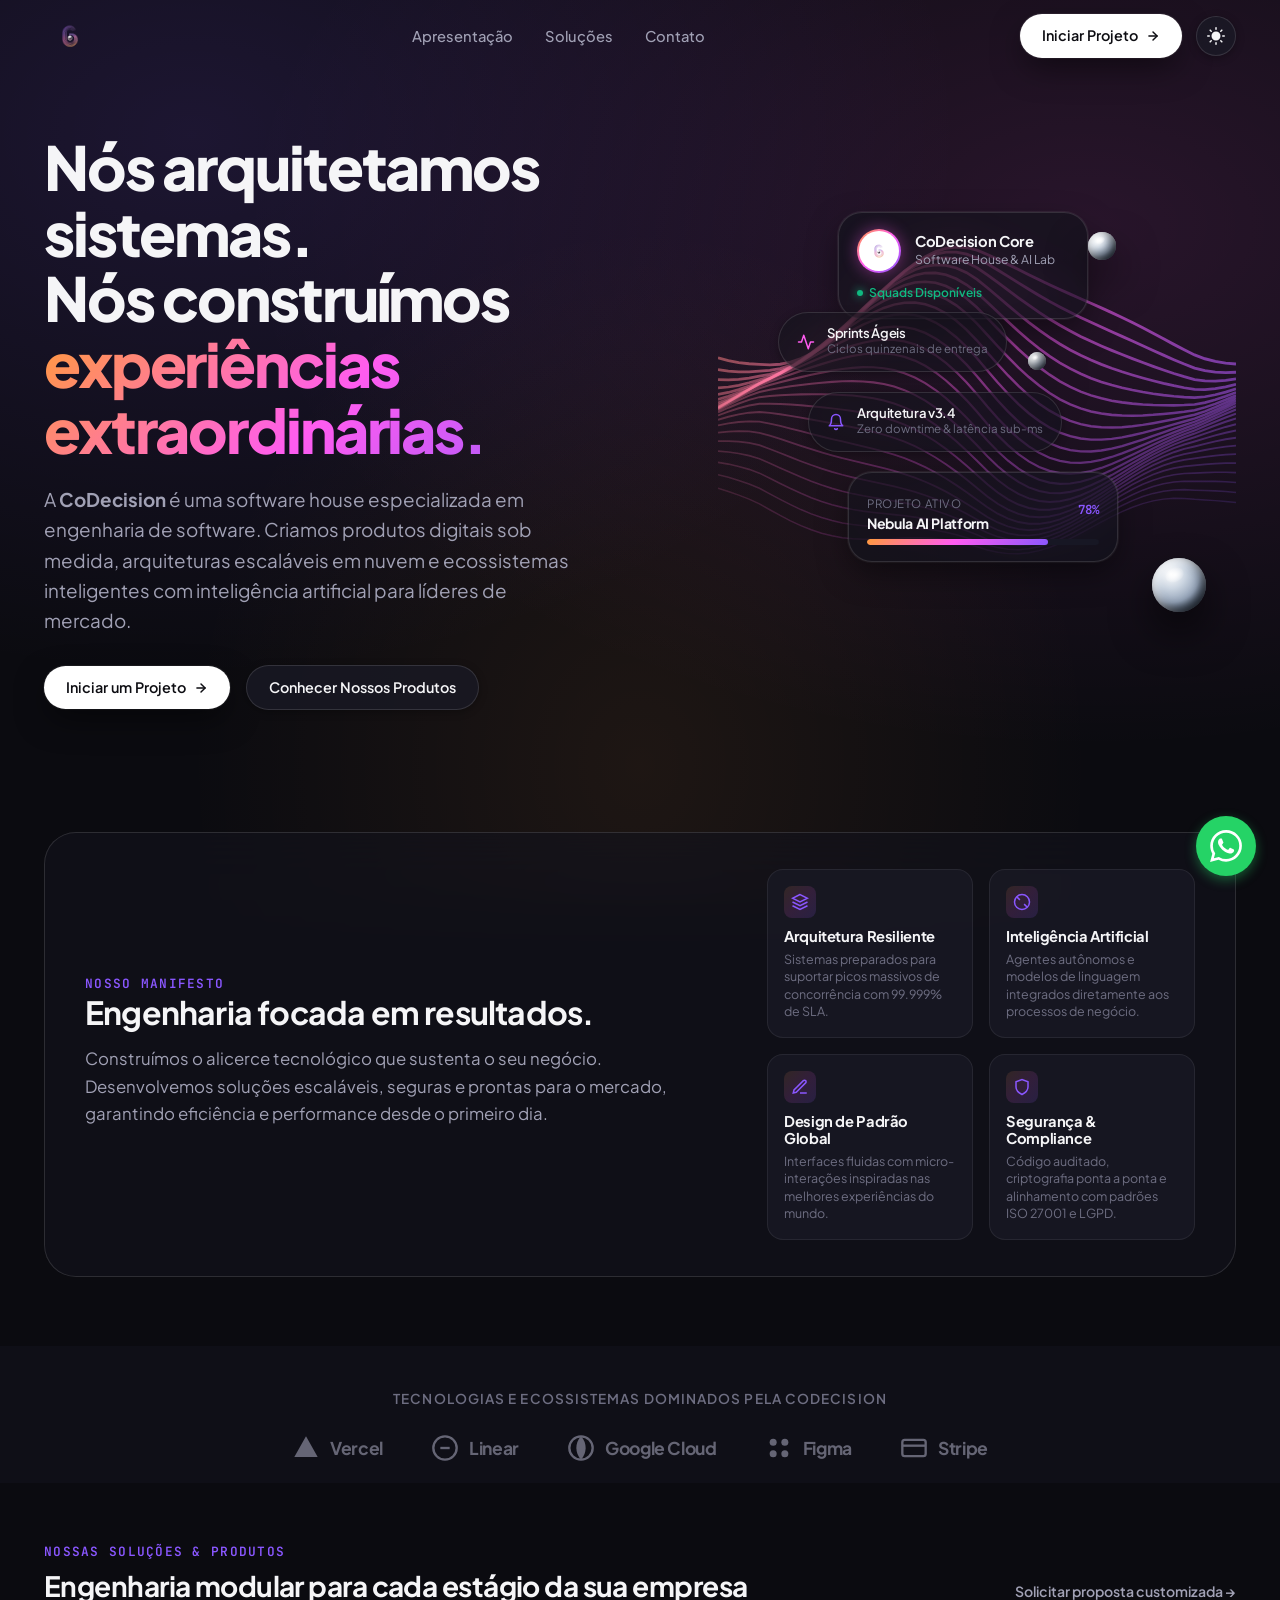
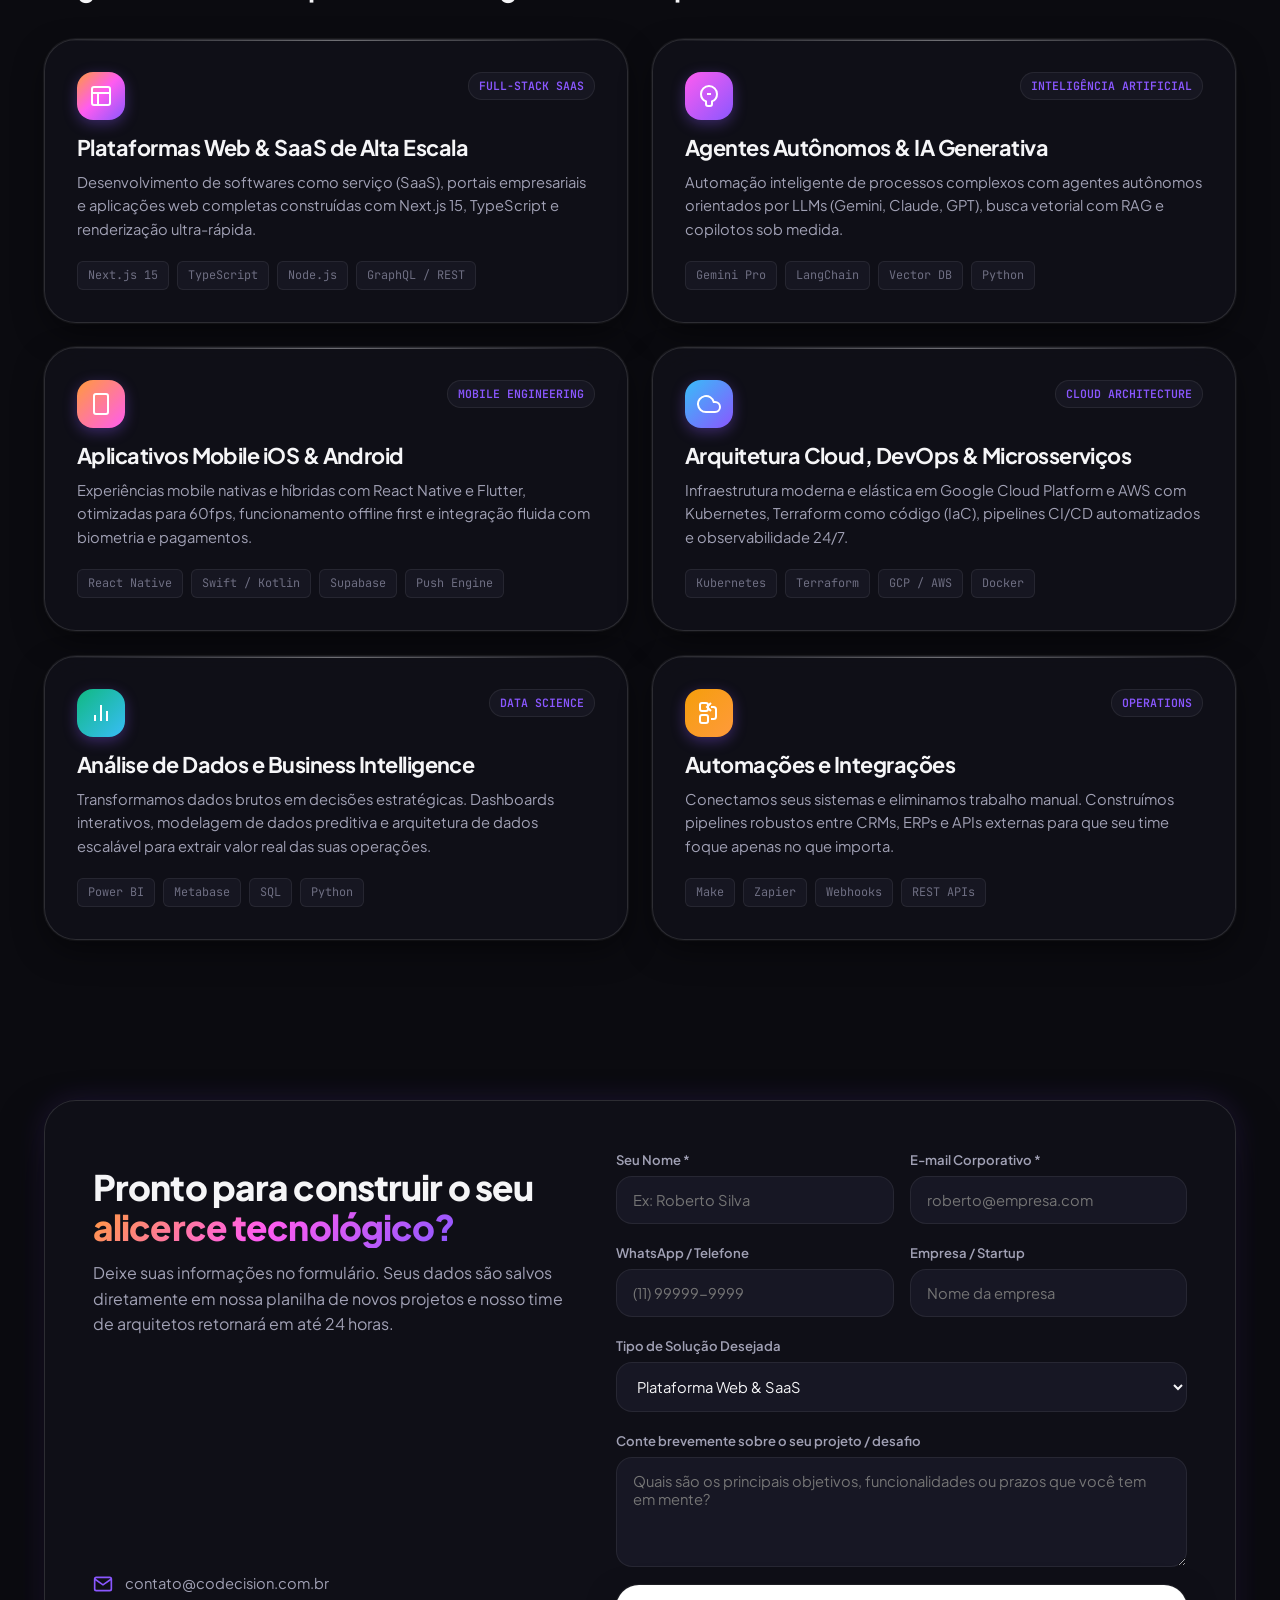
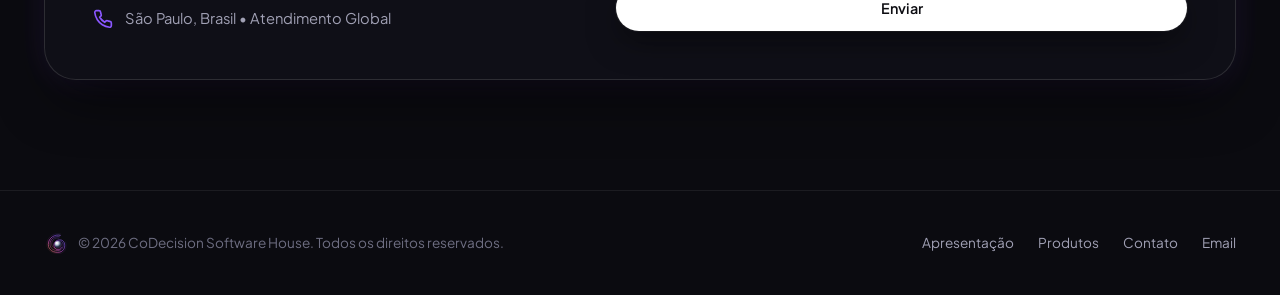
==== frontend/index.html @ 24203596 "feat: restore latest frontend features (whatsapp float, minimal header, sheets env, docker support)" ====
<!DOCTYPE html>
<html lang="pt-BR" data-theme="dark">
<head>
  <meta charset="UTF-8">
  <meta name="viewport" content="width=device-width, initial-scale=1.0">
  <title>CoDecision Software House | Apresentação, Produtos e Soluções Digitais</title>
  <meta name="description" content="CoDecision é uma software house de engenharia especializada no desenvolvimento de plataformas em nuvem, sistemas de inteligência artificial e produtos digitais extraordinários.">
  <meta name="keywords" content="Software House, CoDecision, Desenvolvimento de Software, Inteligência Artificial, Cloud, SaaS, React, Next.js, DevOps, Google Sheets">
  
  <!-- Open Graph -->
  <meta property="og:title" content="CoDecision Software House | We Architect Systems. We Build Experiences.">
  <meta property="og:description" content="Software house de alta performance. Desenvolvemos produtos digitais escaláveis, IA avançada e interfaces hiper-interativas.">
  <meta property="og:type" content="website">

  <!-- Favicon -->
  <link rel="icon" type="image/svg+xml" href="src/assets/logo/logo-symbol.svg">

  <!-- CSS Styles -->
  <link rel="stylesheet" href="src/css/variables.css?v=1.1">
  <link rel="stylesheet" href="src/css/base.css?v=1.1">
  <link rel="stylesheet" href="src/css/components.css?v=1.1">
  <link rel="stylesheet" href="src/css/animations.css?v=1.1">
</head>
<body>

  <!-- Scroll Progress Indicator -->
  <div class="scroll-progress-container">
    <div class="scroll-progress-bar" id="scrollProgressBar"></div>
  </div>

  <!-- =========================================================================
       HEADER / NAVBAR
       ========================================================================= -->
  <header class="site-header" id="siteHeader">
    <div class="container">
      <nav class="navbar">
        <a href="#apresentacao" class="nav-brand">
          <img src="src/assets/logo/logo-custom-2.png" alt="CoDecision Software House" class="nav-brand-logo">
        </a>

        <ul class="nav-menu">
          <li><a href="#apresentacao" class="nav-link">Apresentação</a></li>
          <li><a href="#produtos" class="nav-link">Soluções</a></li>
          <li><a href="#contato" class="nav-link">Contato</a></li>
        </ul>

        <div class="nav-actions">
          <a href="#contato" class="btn-primary">
            <span>Iniciar Projeto</span>
            <svg width="14" height="14" viewBox="0 0 24 24" fill="none" stroke="currentColor" stroke-width="2.5" stroke-linecap="round" stroke-linejoin="round">
              <line x1="5" y1="12" x2="19" y2="12"></line>
              <polyline points="12 5 19 12 12 19"></polyline>
            </svg>
          </a>

          <button class="theme-toggle-btn" id="themeToggleBtn" aria-label="Alternar Tema Claro/Escuro">
            <span id="themeIcon">
              <svg viewBox="0 0 24 24" fill="none" stroke="currentColor" stroke-width="2" stroke-linecap="round" stroke-linejoin="round">
                <circle cx="12" cy="12" r="5"></circle>
                <line x1="12" y1="1" x2="12" y2="3"></line>
                <line x1="12" y1="21" x2="12" y2="23"></line>
                <line x1="4.22" y1="4.22" x2="5.64" y2="5.64"></line>
                <line x1="18.36" y1="18.36" x2="19.78" y2="19.78"></line>
                <line x1="1" y1="12" x2="3" y2="12"></line>
                <line x1="21" y1="12" x2="23" y2="12"></line>
                <line x1="4.22" y1="19.78" x2="5.64" y2="18.36"></line>
                <line x1="18.36" y1="5.64" x2="19.78" y2="4.22"></line>
              </svg>
            </span>
          </button>
          
          <button class="mobile-menu-btn" id="mobileMenuBtn" aria-label="Abrir Menu">
            <svg viewBox="0 0 24 24" fill="none" stroke="currentColor" stroke-width="2" stroke-linecap="round" stroke-linejoin="round">
              <line x1="3" y1="12" x2="21" y2="12"></line>
              <line x1="3" y1="6" x2="21" y2="6"></line>
              <line x1="3" y1="18" x2="21" y2="18"></line>
            </svg>
          </button>
        </div>
      </nav>
    </div>
  </header>

  <!-- =========================================================================
       1. APRESENTAÇÃO DA MARCA & HERO SECTION
       ========================================================================= -->
  <section class="hero-section" id="apresentacao">
    <div class="container">
      <div class="hero-grid">
        
        <!-- Left Content -->
        <div class="hero-content reveal-on-scroll">


          <h1 class="hero-title">
            Nós arquitetamos sistemas.<br>
            Nós construímos <span class="gradient-text">experiências extraordinárias.</span>
          </h1>

          <p class="hero-subtitle">
            A <strong>CoDecision</strong> é uma software house especializada em engenharia de software. Criamos produtos digitais sob medida, arquiteturas escaláveis em nuvem e ecossistemas inteligentes com inteligência artificial para líderes de mercado.
          </p>

          <div class="hero-actions">
            <a href="#contato" class="btn-primary">
              <span>Iniciar um Projeto</span>
              <svg width="14" height="14" viewBox="0 0 24 24" fill="none" stroke="currentColor" stroke-width="2.5" stroke-linecap="round" stroke-linejoin="round">
                <line x1="5" y1="12" x2="19" y2="12"></line>
                <polyline points="12 5 19 12 12 19"></polyline>
              </svg>
            </a>

            <a href="#produtos" class="btn-secondary">
              <span>Conhecer Nossos Produtos</span>
            </a>
          </div>
        </div>

        <!-- Right Visual with Fluid Wave & Floating Glass Cards -->
        <div class="hero-visual reveal-on-scroll">
          <!-- Fluid Iridescent Canvas -->
          <canvas id="heroFluidCanvas" class="hero-canvas-bg"></canvas>

          <!-- Floating Glass Cards -->
          <div class="hero-cards-cluster">
            
            <!-- Card 1: Core Lead Card -->
            <div class="glass-profile-card">
              <div class="profile-card-header">
                <div class="profile-avatar">
                  <img src="src/assets/logo/logo-custom-2.png" alt="CoDecision Logo" style="object-fit: contain; background: white; padding: 4px;">
                </div>
                <div class="profile-info">
                  <h4>CoDecision Core</h4>
                  <p>Software House & AI Lab</p>
                </div>
              </div>
              <div class="profile-status">
                <span class="status-dot"></span>
                <span>Squads Disponíveis</span>
              </div>
            </div>

            <!-- Card 2: Focus Mode Pill -->
            <div class="glass-focus-card">
              <div class="focus-icon">
                <svg width="18" height="18" viewBox="0 0 24 24" fill="none" stroke="currentColor" stroke-width="2" stroke-linecap="round" stroke-linejoin="round">
                  <path d="M22 12h-4l-3 9L9 3l-3 9H2"></path>
                </svg>
              </div>
              <div class="focus-text">
                <h5>Sprints Ágeis</h5>
                <p>Ciclos quinzenais de entrega</p>
              </div>
            </div>

            <!-- Card 3: Deployment Notification -->
            <div class="glass-notification-card">
              <div class="notif-icon">
                <svg width="18" height="18" viewBox="0 0 24 24" fill="none" stroke="currentColor" stroke-width="2" stroke-linecap="round" stroke-linejoin="round">
                  <path d="M18 8A6 6 0 0 0 6 8c0 7-3 9-3 9h18s-3-2-3-9"></path>
                  <path d="M13.73 21a2 2 0 0 1-3.46 0"></path>
                </svg>
              </div>
              <div class="notif-text">
                <h5>Arquitetura v3.4</h5>
                <p>Zero downtime & latência sub-ms</p>
              </div>
            </div>

            <!-- Card 4: Active Project Progress -->
            <div class="glass-progress-card">
              <div class="progress-header">
                <div>
                  <span class="progress-label">Projeto Ativo</span>
                  <h5 class="progress-title">Nebula AI Platform</h5>
                </div>
                <span class="progress-percent">78%</span>
              </div>
              <div class="progress-bar-bg">
                <div class="progress-bar-fill" style="width: 78%;"></div>
              </div>
            </div>

            <!-- 3D Chrome Metallic Spheres -->
            <div class="chrome-sphere sphere-lg parallax-sphere">
              <div class="sphere-specular"></div>
            </div>
            <div class="chrome-sphere sphere-sm parallax-sphere">
              <div class="sphere-specular"></div>
            </div>
            <div class="chrome-sphere sphere-xs parallax-sphere">
              <div class="sphere-specular"></div>
            </div>

          </div>
        </div>

      </div>
    </div>
  </section>

  <!-- Brand Pillars & Manifesto -->
  <section class="brand-manifesto-section">
    <div class="container">
      <div class="manifesto-card reveal-on-scroll">
        <div class="manifesto-text">
          <span class="section-label">NOSSO MANIFESTO</span>
          <h3>Engenharia focada em resultados.</h3>
          <p>
            Construímos o alicerce tecnológico que sustenta o seu negócio. Desenvolvemos soluções escaláveis, seguras e prontas para o mercado, garantindo eficiência e performance desde o primeiro dia.
          </p>
        </div>

        <div class="brand-pillars-grid">
          <div class="pillar-item">
            <div class="pillar-icon">
              <svg width="18" height="18" viewBox="0 0 24 24" fill="none" stroke="currentColor" stroke-width="2"><path d="M12 2L2 7l10 5 10-5-10-5zM2 17l10 5 10-5M2 12l10 5 10-5"/></svg>
            </div>
            <h5>Arquitetura Resiliente</h5>
            <p>Sistemas preparados para suportar picos massivos de concorrência com 99.999% de SLA.</p>
          </div>

          <div class="pillar-item">
            <div class="pillar-icon">
              <svg width="18" height="18" viewBox="0 0 24 24" fill="none" stroke="currentColor" stroke-width="2"><circle cx="12" cy="12" r="10"/><path d="m4.93 4.93 4.24 4.24M14.83 14.83l4.24 4.24"/></svg>
            </div>
            <h5>Inteligência Artificial</h5>
            <p>Agentes autônomos e modelos de linguagem integrados diretamente aos processos de negócio.</p>
          </div>

          <div class="pillar-item">
            <div class="pillar-icon">
              <svg width="18" height="18" viewBox="0 0 24 24" fill="none" stroke="currentColor" stroke-width="2"><path d="M12 20h9M16.5 3.5a2.121 2.121 0 0 1 3 3L7 19l-4 1 1-4L16.5 3.5z"/></svg>
            </div>
            <h5>Design de Padrão Global</h5>
            <p>Interfaces fluidas com micro-interações inspiradas nas melhores experiências do mundo.</p>
          </div>

          <div class="pillar-item">
            <div class="pillar-icon">
              <svg width="18" height="18" viewBox="0 0 24 24" fill="none" stroke="currentColor" stroke-width="2"><path d="M12 22s8-4 8-10V5l-8-3-8 3v7c0 6 8 10 8 10z"/></svg>
            </div>
            <h5>Segurança & Compliance</h5>
            <p>Código auditado, criptografia ponta a ponta e alinhamento com padrões ISO 27001 e LGPD.</p>
          </div>
        </div>
      </div>
    </div>
  </section>

  <!-- Trust Bar -->
  <section class="trust-section">
    <div class="container">
      <div class="trust-content reveal-on-scroll">
        <span class="trust-label">Tecnologias e ecossistemas dominados pela CoDecision</span>
        <div class="trust-logos">
          <div class="trust-logo-item">
            <svg viewBox="0 0 24 24"><path d="M12 2L2 19.7778H22L12 2Z"></path></svg>
            <span>Vercel</span>
          </div>
          <div class="trust-logo-item">
            <svg viewBox="0 0 24 24"><circle cx="12" cy="12" r="10" stroke="currentColor" stroke-width="2" fill="none"></circle><line x1="8" y1="12" x2="16" y2="12" stroke="currentColor" stroke-width="2"></line></svg>
            <span>Linear</span>
          </div>
          <div class="trust-logo-item">
            <svg viewBox="0 0 24 24"><circle cx="12" cy="12" r="10" stroke="currentColor" stroke-width="2" fill="none"></circle><path d="M12 2a15.3 15.3 0 0 1 4 10 15.3 15.3 0 0 1-4 10 15.3 15.3 0 0 1-4-10 15.3 15.3 0 0 1 4-10z"></path></svg>
            <span>Google Cloud</span>
          </div>
          <div class="trust-logo-item">
            <svg viewBox="0 0 24 24"><circle cx="7" cy="7" r="3"></circle><circle cx="17" cy="7" r="3"></circle><circle cx="7" cy="17" r="3"></circle><circle cx="17" cy="17" r="3"></circle></svg>
            <span>Figma</span>
          </div>
          <div class="trust-logo-item">
            <svg viewBox="0 0 24 24"><rect x="2" y="5" width="20" height="14" rx="2" stroke="currentColor" stroke-width="2" fill="none"></rect><line x1="2" y1="10" x2="22" y2="10" stroke="currentColor" stroke-width="2"></line></svg>
            <span>Stripe</span>
          </div>
        </div>
      </div>
    </div>
  </section>

  <!-- =========================================================================
       2. PRODUTOS & SOLUÇÕES DIGITAIS
       ========================================================================= -->
  <section class="products-section" id="produtos">
    <div class="container">
      
      <div class="section-header reveal-on-scroll">
        <div class="section-title-wrap">
          <span class="section-label">NOSSAS SOLUÇÕES & PRODUTOS</span>
          <h2 class="section-title">Engenharia modular para cada estágio da sua empresa</h2>
        </div>
        <a href="#contato" class="section-link">Solicitar proposta customizada →</a>
      </div>

      <div class="products-grid stagger-group">
        
        <!-- Produto 1: Plataformas Web & SaaS -->
        <div class="glass-card product-card shimmer-card reveal-on-scroll stagger-item">
          <div>
            <div class="product-card-header">
              <div class="product-icon-wrap">
                <svg width="24" height="24" viewBox="0 0 24 24" fill="none" stroke="currentColor" stroke-width="2"><rect x="3" y="3" width="18" height="18" rx="2"/><path d="M3 9h18M9 21V9"/></svg>
              </div>
              <span class="product-badge">Full-Stack SaaS</span>
            </div>
            <h4>Plataformas Web & SaaS de Alta Escala</h4>
            <p>
              Desenvolvimento de softwares como serviço (SaaS), portais empresariais e aplicações web completas construídas com Next.js 15, TypeScript e renderização ultra-rápida.
            </p>
          </div>
          <div class="product-tech-stack">
            <span class="tech-tag">Next.js 15</span>
            <span class="tech-tag">TypeScript</span>
            <span class="tech-tag">Node.js</span>
            <span class="tech-tag">GraphQL / REST</span>
          </div>
        </div>

        <!-- Produto 2: Agentes de IA & Automação -->
        <div class="glass-card product-card shimmer-card reveal-on-scroll stagger-item">
          <div>
            <div class="product-card-header">
              <div class="product-icon-wrap" style="background: linear-gradient(135deg, #FF5CF0 0%, #8A57FF 100%);">
                <svg width="24" height="24" viewBox="0 0 24 24" fill="none" stroke="currentColor" stroke-width="2"><path d="M12 2a8 8 0 0 0-8 8c0 3.3 2 6.2 5 7.4V20a2 2 0 0 0 2 2h2a2 2 0 0 0 2-2v-2.6c3-1.2 5-4.1 5-7.4a8 8 0 0 0-8-8z"/><path d="M10 10h4"/></svg>
              </div>
              <span class="product-badge">Inteligência Artificial</span>
            </div>
            <h4>Agentes Autônomos & IA Generativa</h4>
            <p>
              Automação inteligente de processos complexos com agentes autônomos orientados por LLMs (Gemini, Claude, GPT), busca vetorial com RAG e copilotos sob medida.
            </p>
          </div>
          <div class="product-tech-stack">
            <span class="tech-tag">Gemini Pro</span>
            <span class="tech-tag">LangChain</span>
            <span class="tech-tag">Vector DB</span>
            <span class="tech-tag">Python</span>
          </div>
        </div>

        <!-- Produto 3: Aplicativos Mobile Nativos & Híbridos -->
        <div class="glass-card product-card shimmer-card reveal-on-scroll stagger-item">
          <div>
            <div class="product-card-header">
              <div class="product-icon-wrap" style="background: linear-gradient(135deg, #FF9A3C 0%, #FF5CF0 100%);">
                <svg width="24" height="24" viewBox="0 0 24 24" fill="none" stroke="currentColor" stroke-width="2"><rect x="5" y="2" width="14" height="20" rx="2" ry="2"/><line x1="12" y1="18" x2="12.01" y2="18"/></svg>
              </div>
              <span class="product-badge">Mobile Engineering</span>
            </div>
            <h4>Aplicativos Mobile iOS & Android</h4>
            <p>
              Experiências mobile nativas e híbridas com React Native e Flutter, otimizadas para 60fps, funcionamento offline first e integração fluida com biometria e pagamentos.
            </p>
          </div>
          <div class="product-tech-stack">
            <span class="tech-tag">React Native</span>
            <span class="tech-tag">Swift / Kotlin</span>
            <span class="tech-tag">Supabase</span>
            <span class="tech-tag">Push Engine</span>
          </div>
        </div>

        <!-- Produto 4: Cloud & Microsserviços -->
        <div class="glass-card product-card shimmer-card reveal-on-scroll stagger-item">
          <div>
            <div class="product-card-header">
              <div class="product-icon-wrap" style="background: linear-gradient(135deg, #38BDF8 0%, #8A57FF 100%);">
                <svg width="24" height="24" viewBox="0 0 24 24" fill="none" stroke="currentColor" stroke-width="2"><path d="M18 10h-1.26A8 8 0 1 0 9 20h9a5 5 0 0 0 0-10z"/></svg>
              </div>
              <span class="product-badge">Cloud Architecture</span>
            </div>
            <h4>Arquitetura Cloud, DevOps & Microsserviços</h4>
            <p>
              Infraestrutura moderna e elástica em Google Cloud Platform e AWS com Kubernetes, Terraform como código (IaC), pipelines CI/CD automatizados e observabilidade 24/7.
            </p>
          </div>
          <div class="product-tech-stack">
            <span class="tech-tag">Kubernetes</span>
            <span class="tech-tag">Terraform</span>
            <span class="tech-tag">GCP / AWS</span>
            <span class="tech-tag">Docker</span>
          </div>
        </div>

        <!-- Produto 5: Análise de Dados -->
        <div class="glass-card product-card shimmer-card reveal-on-scroll stagger-item">
          <div>
            <div class="product-card-header">
              <div class="product-icon-wrap" style="background: linear-gradient(135deg, #10B981 0%, #38BDF8 100%);">
                <svg width="24" height="24" viewBox="0 0 24 24" fill="none" stroke="currentColor" stroke-width="2"><line x1="18" y1="20" x2="18" y2="10"></line><line x1="12" y1="20" x2="12" y2="4"></line><line x1="6" y1="20" x2="6" y2="14"></line></svg>
              </div>
              <span class="product-badge">Data Science</span>
            </div>
            <h4>Análise de Dados e Business Intelligence</h4>
            <p>
              Transformamos dados brutos em decisões estratégicas. Dashboards interativos, modelagem de dados preditiva e arquitetura de dados escalável para extrair valor real das suas operações.
            </p>
          </div>
          <div class="product-tech-stack">
            <span class="tech-tag">Power BI</span>
            <span class="tech-tag">Metabase</span>
            <span class="tech-tag">SQL</span>
            <span class="tech-tag">Python</span>
          </div>
        </div>

        <!-- Produto 6: Automações e integrações -->
        <div class="glass-card product-card shimmer-card reveal-on-scroll stagger-item">
          <div>
            <div class="product-card-header">
              <div class="product-icon-wrap" style="background: linear-gradient(135deg, #F59E0B 0%, #FF9A3C 100%);">
                <svg width="24" height="24" viewBox="0 0 24 24" fill="none" stroke="currentColor" stroke-width="2"><rect x="3" y="14" width="8" height="8" rx="2" ry="2"></rect><path d="M14 18h2.5a2.5 2.5 0 0 0 2.5-2.5v-7A2.5 2.5 0 0 0 16.5 6H14"></path><path d="M14 10l-4-4 4-4"></path><rect x="3" y="2" width="8" height="8" rx="2" ry="2"></rect></svg>
              </div>
              <span class="product-badge">Operations</span>
            </div>
            <h4>Automações e Integrações</h4>
            <p>
              Conectamos seus sistemas e eliminamos trabalho manual. Construímos pipelines robustos entre CRMs, ERPs e APIs externas para que seu time foque apenas no que importa.
            </p>
          </div>
          <div class="product-tech-stack">
            <span class="tech-tag">Make</span>
            <span class="tech-tag">Zapier</span>
            <span class="tech-tag">Webhooks</span>
            <span class="tech-tag">REST APIs</span>
          </div>
        </div>

      </div>

    </div>
  </section>


  <!-- =========================================================================
       4. FORMULÁRIO DE CONTATO (Conectado ao Google Sheets)
       ========================================================================= -->
  <section class="contact-section" id="contato">
    <div class="container">
      
      <div class="contact-card-container reveal-on-scroll">
        
        <!-- Left: Presentation & Contact Info -->
        <div class="contact-info-col">
          <div>

            <h3 style="margin-top: 18px;">
              Pronto para construir o seu <span class="gradient-text">alicerce tecnológico?</span>
            </h3>

            <p style="margin-top: 12px;">
              Deixe suas informações no formulário. Seus dados são salvos diretamente em nossa planilha de novos projetos e nosso time de arquitetos retornará em até 24 horas.
            </p>
          </div>

          <div class="contact-direct-items">
            <div class="direct-item">
              <svg fill="none" stroke="currentColor" stroke-width="2" viewBox="0 0 24 24"><path d="M4 4h16c1.1 0 2 .9 2 2v12c0 1.1-.9 2-2 2H4c-1.1 0-2-.9-2-2V6c0-1.1.9-2 2-2z"/><polyline points="22,6 12,13 2,6"/></svg>
              <span>contato@codecision.com.br</span>
            </div>
            <div class="direct-item">
              <svg fill="none" stroke="currentColor" stroke-width="2" viewBox="0 0 24 24"><path d="M22 16.92v3a2 2 0 0 1-2.18 2 19.79 19.79 0 0 1-8.63-3.07 19.5 19.5 0 0 1-6-6 19.79 19.79 0 0 1-3.07-8.67A2 2 0 0 1 4.11 2h3a2 2 0 0 1 2 1.72 12.84 12.84 0 0 0 .7 2.81 2 2 0 0 1-.45 2.11L8.09 9.91a16 16 0 0 0 6 6l1.27-1.27a2 2 0 0 1 2.11-.45 12.84 12.84 0 0 0 2.81.7A2 2 0 0 1 22 16.92z"/></svg>
              <span>São Paulo, Brasil • Atendimento Global</span>
            </div>
          </div>
        </div>

        <!-- Right: Contact Form -->
        <div class="contact-form-col">
          <form id="contactLeadForm">
            
            <div class="form-status-alert"></div>

            <div class="form-row-2">
              <div class="form-group">
                <label for="leadNome">Seu Nome *</label>
                <input type="text" id="leadNome" name="nome" class="form-control" placeholder="Ex: Roberto Silva" required>
              </div>

              <div class="form-group">
                <label for="leadEmail">E-mail Corporativo *</label>
                <input type="email" id="leadEmail" name="email" class="form-control" placeholder="roberto@empresa.com" required>
              </div>
            </div>

            <div class="form-row-2">
              <div class="form-group">
                <label for="leadWhatsapp">WhatsApp / Telefone</label>
                <input type="tel" id="leadWhatsapp" name="whatsapp" class="form-control" placeholder="(11) 99999-9999">
              </div>

              <div class="form-group">
                <label for="leadEmpresa">Empresa / Startup</label>
                <input type="text" id="leadEmpresa" name="empresa" class="form-control" placeholder="Nome da empresa">
              </div>
            </div>

            <div class="form-group">
              <label for="leadTipo">Tipo de Solução Desejada</label>
              <select id="leadTipo" name="tipoProjeto" class="form-control">
                <option value="Plataforma Web & SaaS">Plataforma Web & SaaS</option>
                <option value="Agentes Autônomos de IA">Agentes Autônomos de IA</option>
                <option value="Aplicativo Mobile">Aplicativo Mobile (iOS / Android)</option>
                <option value="Arquitetura Cloud & DevOps">Arquitetura Cloud & DevOps</option>
                <option value="Consultoria & Squad Dedicado">Consultoria & Squad Dedicado</option>
              </select>
            </div>

            <div class="form-group">
              <label for="leadMensagem">Conte brevemente sobre o seu projeto / desafio</label>
              <textarea id="leadMensagem" name="mensagem" class="form-control" placeholder="Quais são os principais objetivos, funcionalidades ou prazos que você tem em mente?"></textarea>
            </div>

            <button type="submit" class="btn-primary" style="justify-content: center; padding: 14px; width: 100%;">
              <span>Enviar</span>
            </button>
          </form>
        </div>

      </div>

    </div>
  </section>

  <!-- =========================================================================
       SITE FOOTER
       ========================================================================= -->
  <!-- Floating Mobile CTA -->
  <div class="mobile-sticky-cta">
    <a href="#contato" class="btn btn-primary" style="width: 100%;">Iniciar Projeto</a>
  </div>

  <footer class="site-footer">
    <div class="container">
      <div class="footer-inner">
        <div style="display: flex; align-items: center; gap: 10px;">
          <img src="src/assets/logo/logo-symbol.svg" alt="CoDecision" style="width: 24px; height: 24px;">
          <p>© 2026 CoDecision Software House. Todos os direitos reservados.</p>
        </div>
        
        <div class="footer-links">
          <a href="#apresentacao" class="footer-link">Apresentação</a>
          <a href="#produtos" class="footer-link">Produtos</a>
          <a href="#contato" class="footer-link">Contato</a>
          <a href="mailto:contato@codecision.com.br" class="footer-link">Email</a>
        </div>
      </div>
    </div>
  </footer>

  <!-- Scripts -->
  <script src="config.js"></script>
  <script src="src/js/canvas-hero.js"></script>
  <script src="src/js/interactions.js"></script>
  <script src="src/js/google-sheets.js"></script>
  <!-- WhatsApp Floating Button -->
  <a href="https://wa.me/5511968316850?text=Olá, vim pelo site da CoDecision e gostaria de falar sobre um projeto!" class="whatsapp-float" target="_blank" rel="noopener noreferrer" aria-label="Fale conosco pelo WhatsApp">
    <svg viewBox="0 0 24 24" fill="currentColor">
      <path d="M17.472 14.382c-.297-.149-1.758-.867-2.03-.967-.273-.099-.471-.148-.67.15-.197.297-.767.966-.94 1.164-.173.199-.347.223-.644.075-.297-.15-1.255-.463-2.39-1.475-.883-.788-1.48-1.761-1.653-2.059-.173-.297-.018-.458.13-.606.134-.133.298-.347.446-.52.149-.174.198-.298.298-.497.099-.198.05-.371-.025-.52-.075-.149-.669-1.612-.916-2.207-.242-.579-.487-.5-.669-.51a12.8 12.8 0 0 0-.57-.01c-.198 0-.52.074-.792.372-.272.297-1.04 1.016-1.04 2.479 0 1.462 1.065 2.875 1.213 3.074.149.198 2.096 3.2 5.077 4.487.709.306 1.262.489 1.694.625.712.227 1.36.195 1.871.118.571-.085 1.758-.719 2.006-1.413.248-.694.248-1.289.173-1.413-.074-.124-.272-.198-.57-.347m-5.421 7.403h-.004a9.87 9.87 0 0 1-5.031-1.378l-.361-.214-3.741.982.998-3.648-.235-.374a9.86 9.86 0 0 1-1.51-5.26c.001-5.45 4.436-9.884 9.888-9.884 2.64 0 5.122 1.03 6.988 2.898a9.825 9.825 0 0 1 2.893 6.994c-.003 5.45-4.437 9.884-9.885 9.884m8.413-18.297A11.815 11.815 0 0 0 12.05 0C5.495 0 .16 5.335.157 11.892c0 2.096.547 4.142 1.588 5.945L.057 24l6.305-1.654a11.882 11.882 0 0 0 5.683 1.448h.005c6.554 0 11.89-5.335 11.893-11.893a11.821 11.821 0 0 0-3.48-8.413Z"/>
    </svg>
  </a>
</body>
</html>
---- frontend/src/css/variables.css ----
:root {
  /* Brand Core Palettes from CoDecision Brand Guidelines */
  --primary-purple: #8A57FF;
  --primary-purple-rgb: 138, 87, 255;
  --primary-pink: #FF5CF0;
  --primary-pink-rgb: 255, 92, 240;
  --primary-amber: #FF9A3C;
  --primary-amber-rgb: 255, 154, 60;
  --primary-cyan: #38BDF8;
  --primary-cyan-rgb: 56, 189, 248;

  /* Typography */
  --font-sans: 'Plus Jakarta Sans', -apple-system, BlinkMacSystemFont, 'Segoe UI', Roboto, Helvetica, Arial, sans-serif;
  --font-mono: 'JetBrains Mono', 'Fira Code', 'SF Mono', Consolas, monospace;

  /* Gradients */
  --brand-gradient: linear-gradient(135deg, #FF9A3C 0%, #FF5CF0 48%, #8A57FF 100%);
  --brand-gradient-hover: linear-gradient(135deg, #FFA959 0%, #FF75F3 48%, #9E73FF 100%);
  --brand-gradient-subtle: linear-gradient(135deg, rgba(255, 154, 60, 0.12) 0%, rgba(255, 92, 240, 0.12) 50%, rgba(138, 87, 255, 0.15) 100%);
  --chrome-gradient: linear-gradient(135deg, #ffffff 0%, #cbd5e1 30%, #94a3b8 60%, #334155 100%);

  /* Default / Light Mode (Inspired by reference) */
  --bg-color: #F8F9FD;
  --bg-mesh: radial-gradient(at 10% 15%, rgba(255, 92, 240, 0.08) 0px, transparent 50%),
             radial-gradient(at 85% 20%, rgba(138, 87, 255, 0.09) 0px, transparent 55%),
             radial-gradient(at 50% 80%, rgba(255, 154, 60, 0.06) 0px, transparent 50%),
             #F8F9FD;
  --surface-base: #FFFFFF;
  --surface-card: rgba(255, 255, 255, 0.72);
  --surface-card-hover: rgba(255, 255, 255, 0.88);
  --surface-card-solid: #FFFFFF;
  --surface-secondary: #F1F3F9;
  --surface-pill: rgba(255, 255, 255, 0.85);

  --text-primary: #0D0D12;
  --text-secondary: #585866;
  --text-muted: #8E8EA0;
  --text-inverse: #FFFFFF;

  --border-subtle: rgba(0, 0, 0, 0.06);
  --border-card: rgba(255, 255, 255, 0.8);
  --border-card-inner: rgba(0, 0, 0, 0.04);
  --border-highlight: rgba(138, 87, 255, 0.35);

  --shadow-sm: 0 2px 8px rgba(0, 0, 0, 0.03);
  --shadow-md: 0 8px 24px -4px rgba(138, 87, 255, 0.08), 0 2px 6px -1px rgba(0, 0, 0, 0.04);
  --shadow-lg: 0 20px 40px -12px rgba(138, 87, 255, 0.14), 0 8px 16px -4px rgba(0, 0, 0, 0.04);
  --shadow-glow: 0 0 40px rgba(138, 87, 255, 0.22);
  --shadow-sphere: 0 16px 32px rgba(0, 0, 0, 0.2), 0 4px 8px rgba(0, 0, 0, 0.12);

  --glass-blur: blur(24px);
  --glass-blur-sm: blur(12px);

  --radius-sm: 8px;
  --radius-md: 16px;
  --radius-lg: 24px;
  --radius-xl: 32px;
  --radius-pill: 9999px;

  --nav-height: 72px;
  --container-max: 1240px;
  --ease-spring: cubic-bezier(0.16, 1, 0.3, 1);
  --transition-fast: 0.2s cubic-bezier(0.16, 1, 0.3, 1);
  --transition-normal: 0.35s cubic-bezier(0.16, 1, 0.3, 1);
  --transition-slow: 0.6s cubic-bezier(0.16, 1, 0.3, 1);
}

@media (max-width: 860px) {
  :root {
    --nav-height: 60px;
  }
}

/* Dark Mode Theme (Obsidian Matrix) */
[data-theme="dark"] {
  --bg-color: #0B0B10;
  --bg-mesh: radial-gradient(at 15% 15%, rgba(138, 87, 255, 0.14) 0px, transparent 50%),
             radial-gradient(at 85% 25%, rgba(255, 92, 240, 0.12) 0px, transparent 55%),
             radial-gradient(at 50% 85%, rgba(255, 154, 60, 0.08) 0px, transparent 50%),
             #0B0B10;
  --surface-base: #0B0B10;
  --surface-card: rgba(19, 19, 28, 0.65);
  --surface-card-hover: rgba(26, 26, 38, 0.85);
  --surface-card-solid: #14141F;
  --surface-secondary: #171724;
  --surface-pill: rgba(26, 26, 38, 0.75);

  --text-primary: #F5F5F7;
  --text-secondary: #A1A1B5;
  --text-muted: #6E6E82;
  --text-inverse: #0D0D12;

  --border-subtle: rgba(255, 255, 255, 0.07);
  --border-card: rgba(255, 255, 255, 0.12);
  --border-card-inner: rgba(255, 255, 255, 0.04);
  --border-highlight: rgba(138, 87, 255, 0.5);

  --shadow-sm: 0 2px 8px rgba(0, 0, 0, 0.3);
  --shadow-md: 0 12px 32px -4px rgba(0, 0, 0, 0.5), 0 0 1px 1px rgba(255, 255, 255, 0.08);
  --shadow-lg: 0 24px 56px -12px rgba(0, 0, 0, 0.65), 0 0 30px rgba(138, 87, 255, 0.15);
  --shadow-glow: 0 0 50px rgba(138, 87, 255, 0.3);
  --shadow-sphere: 0 20px 40px rgba(0, 0, 0, 0.6);
}
---- frontend/src/css/base.css ----
@import url('https://fonts.googleapis.com/css2?family=JetBrains+Mono:wght@400;500;600&family=Plus+Jakarta+Sans:wght@300;400;500;600;700;800&display=swap');

*, *::before, *::after {
  box-sizing: border-box;
  margin: 0;
  padding: 0;
  -webkit-font-smoothing: antialiased;
  -moz-osx-font-smoothing: grayscale;
}

html {
  font-size: 16px;
  scroll-behavior: smooth;
}

body {
  font-family: var(--font-sans);
  background: var(--bg-mesh);
  background-attachment: fixed;
  color: var(--text-primary);
  min-height: 100vh;
  line-height: 1.6;
  overflow-x: hidden;
  position: relative;
  transition: background-color var(--transition-normal), color var(--transition-normal);
}

::selection {
  background: rgba(138, 87, 255, 0.25);
  color: var(--primary-purple);
}

/* Custom Scrollbar */
::-webkit-scrollbar {
  width: 8px;
}
::-webkit-scrollbar-track {
  background: var(--bg-color);
}
::-webkit-scrollbar-thumb {
  background: rgba(138, 87, 255, 0.3);
  border-radius: var(--radius-pill);
}
::-webkit-scrollbar-thumb:hover {
  background: var(--primary-purple);
}

/* Base Container */
.container {
  width: 100%;
  max-width: var(--container-max);
  margin: 0 auto;
  padding: 0 24px;
}

@media (max-width: 768px) {
  .container {
    padding: 0 16px;
  }
}

/* Typography Helpers */
h1, h2, h3, h4, h5, h6 {
  font-family: var(--font-sans);
  color: var(--text-primary);
  font-weight: 700;
  line-height: 1.15;
  letter-spacing: -0.025em;
}

.gradient-text {
  background: var(--brand-gradient);
  -webkit-background-clip: text;
  -webkit-text-fill-color: transparent;
  display: inline-block;
}

.gradient-text-alt {
  background: linear-gradient(135deg, #FF5CF0 0%, #8A57FF 100%);
  -webkit-background-clip: text;
  -webkit-text-fill-color: transparent;
}

a {
  color: inherit;
  text-decoration: none;
  transition: color var(--transition-fast);
}

button {
  font-family: inherit;
  cursor: pointer;
  border: none;
  background: none;
  outline: none;
}

img, svg {
  display: block;
  max-width: 100%;
}

/* Interactive Badge / Tag */
.badge-pill {
  display: inline-flex;
  align-items: center;
  gap: 8px;
  padding: 6px 14px;
  background: var(--surface-pill);
  border: 1px solid var(--border-card);
  backdrop-filter: var(--glass-blur-sm);
  -webkit-backdrop-filter: var(--glass-blur-sm);
  border-radius: var(--radius-pill);
  font-size: 0.78rem;
  font-weight: 600;
  letter-spacing: 0.08em;
  text-transform: uppercase;
  color: var(--text-secondary);
  box-shadow: var(--shadow-sm);
}

.badge-dot {
  width: 6px;
  height: 6px;
  border-radius: 50%;
  background: var(--primary-pink);
  box-shadow: 0 0 8px var(--primary-pink);
  animation: pulseDot 2s infinite ease-in-out;
}

@keyframes pulseDot {
  0%, 100% { opacity: 1; transform: scale(1); }
  50% { opacity: 0.4; transform: scale(0.8); }
}

/* Glass Card Primitive */
.glass-card {
  background: var(--surface-card);
  border: 1px solid var(--border-card);
  backdrop-filter: var(--glass-blur);
  -webkit-backdrop-filter: var(--glass-blur);
  border-radius: var(--radius-xl);
  box-shadow: var(--shadow-md);
  position: relative;
  overflow: hidden;
  transition: transform var(--transition-normal), box-shadow var(--transition-normal), border-color var(--transition-normal), background-color var(--transition-normal);
}

.glass-card::before {
  content: '';
  position: absolute;
  top: 0;
  left: 0;
  right: 0;
  height: 1px;
  background: linear-gradient(90deg, transparent, rgba(255, 255, 255, 0.4), transparent);
  pointer-events: none;
}

.glass-card:hover {
  background: var(--surface-card-hover);
  border-color: var(--border-highlight);
  box-shadow: var(--shadow-lg);
}

/* Section Header Structure */
.section-header {
  display: flex;
  justify-content: space-between;
  align-items: flex-end;
  margin-bottom: 24px;
}

.section-title-wrap {
  display: flex;
  flex-direction: column;
  gap: 8px;
}

.section-label {
  font-family: var(--font-mono);
  font-size: 0.8rem;
  font-weight: 600;
  letter-spacing: 0.1em;
  text-transform: uppercase;
  color: var(--primary-purple);
}

.section-title {
  font-size: 1.75rem;
  font-weight: 700;
  letter-spacing: -0.02em;
}

.section-link {
  font-size: 0.88rem;
  font-weight: 600;
  color: var(--text-secondary);
  display: inline-flex;
  align-items: center;
  gap: 6px;
  transition: color var(--transition-fast), transform var(--transition-fast);
}

.section-link:hover {
  color: var(--primary-purple);
  transform: translateX(3px);
}
---- frontend/src/css/components.css ----
/* ==========================================================================
   NAVIGATION BAR
   ========================================================================== */
.site-header {
  position: fixed;
  top: 0;
  left: 0;
  right: 0;
  height: var(--nav-height);
  z-index: 1000;
  display: flex;
  align-items: center;
  transition: height var(--transition-normal), background-color var(--transition-normal), backdrop-filter var(--transition-normal), box-shadow var(--transition-normal);
}

.site-header.scrolled {
  height: 60px;
  background: var(--surface-card);
  backdrop-filter: var(--glass-blur);
  -webkit-backdrop-filter: var(--glass-blur);
  border-bottom: 1px solid var(--border-subtle);
  box-shadow: var(--shadow-sm);
}

.site-header.scrolled .nav-brand-logo {
  height: 40px;
}

.navbar {
  display: flex;
  align-items: center;
  justify-content: space-between;
  width: 100%;
}

.nav-brand {
  display: flex;
  align-items: center;
  gap: 12px;
  text-decoration: none;
}

.nav-brand-logo {
  height: 52px;
  width: auto;
  transition: transform var(--transition-fast), height var(--transition-fast);
}

@media (max-width: 860px) {
  .nav-brand-logo {
    height: 36px;
  }
}

.nav-brand:hover .nav-brand-logo {
  transform: scale(1.04);
}

.nav-menu {
  display: flex;
  align-items: center;
  gap: 32px;
  list-style: none;
}

.mobile-menu-btn {
  display: none;
  background: none;
  border: none;
  color: var(--text-primary);
  width: 40px;
  height: 40px;
  align-items: center;
  justify-content: center;
  cursor: pointer;
  margin-left: 8px;
}
.mobile-menu-btn svg {
  width: 24px;
  height: 24px;
}

@media (max-width: 860px) {
  .mobile-menu-btn {
    display: flex;
  }
  .nav-menu {
    position: fixed;
    top: var(--nav-height);
    left: 0;
    right: 0;
    background: var(--surface-card-solid);
    backdrop-filter: var(--glass-blur);
    border-bottom: 1px solid var(--border-subtle);
    flex-direction: column;
    padding: 24px;
    gap: 24px;
    box-shadow: var(--shadow-lg);
    transform: translateY(-150%);
    opacity: 0;
    transition: transform var(--transition-normal), opacity var(--transition-normal);
    z-index: 999;
  }
  .nav-menu.mobile-open {
    transform: translateY(0);
    opacity: 1;
  }
}

.nav-link {
  font-size: 0.92rem;
  font-weight: 500;
  color: var(--text-secondary);
  position: relative;
  padding: 6px 0;
  transition: color var(--transition-fast);
}

.nav-link:hover, .nav-link.active {
  color: var(--text-primary);
}

.nav-link::after {
  content: '';
  position: absolute;
  bottom: 0;
  left: 50%;
  width: 0;
  height: 2px;
  background: var(--brand-gradient);
  border-radius: var(--radius-pill);
  transition: width var(--transition-fast), left var(--transition-fast);
}

.nav-link:hover::after, .nav-link.active::after {
  width: 100%;
  left: 0;
}

.nav-actions {
  display: flex;
  align-items: center;
  gap: 14px;
}

/* Theme Toggle Button */
.theme-toggle-btn {
  width: 40px;
  height: 40px;
  border-radius: var(--radius-pill);
  background: var(--surface-pill);
  border: 1px solid var(--border-card);
  backdrop-filter: var(--glass-blur-sm);
  display: flex;
  align-items: center;
  justify-content: center;
  color: var(--text-primary);
  box-shadow: var(--shadow-sm);
  transition: transform var(--transition-fast), border-color var(--transition-fast), background-color var(--transition-fast);
}

.theme-toggle-btn:hover {
  transform: scale(1.08);
  border-color: var(--border-highlight);
}

.theme-toggle-btn svg {
  width: 18px;
  height: 18px;
  fill: currentColor;
}

/* Primary CTA Button */
.btn-primary {
  display: inline-flex;
  align-items: center;
  gap: 8px;
  padding: 10px 22px;
  background: #0D0D12;
  color: #FFFFFF;
  border-radius: var(--radius-pill);
  font-size: 0.9rem;
  font-weight: 600;
  box-shadow: var(--shadow-md);
  transition: transform var(--transition-fast), box-shadow var(--transition-fast), background-color var(--transition-fast);
}

[data-theme="dark"] .btn-primary {
  background: #FFFFFF;
  color: #0D0D12;
}

.btn-primary:hover {
  transform: translateY(-2px);
  box-shadow: var(--shadow-lg), 0 0 20px rgba(138, 87, 255, 0.4);
}

.btn-secondary {
  display: inline-flex;
  align-items: center;
  gap: 8px;
  padding: 10px 22px;
  background: var(--surface-pill);
  color: var(--text-primary);
  border: 1px solid var(--border-card);
  backdrop-filter: var(--glass-blur-sm);
  border-radius: var(--radius-pill);
  font-size: 0.9rem;
  font-weight: 600;
  box-shadow: var(--shadow-sm);
  transition: transform var(--transition-fast), background-color var(--transition-fast), border-color var(--transition-fast);
}

.btn-secondary:hover {
  transform: translateY(-2px);
  background: var(--surface-card-hover);
  border-color: var(--border-highlight);
}

/* ==========================================================================
   1. APRESENTAÇÃO DA MARCA & HERO SECTION
   ========================================================================== */
.hero-section {
  padding-top: calc(var(--nav-height) + 40px);
  padding-bottom: 60px;
  position: relative;
  min-height: 88vh;
  display: flex;
  align-items: center;
}

.hero-grid {
  display: grid;
  grid-template-columns: 1.15fr 0.95fr;
  gap: 48px;
  align-items: center;
  width: 100%;
}

@media (max-width: 1024px) {
  .hero-grid {
    grid-template-columns: 1fr;
    gap: 40px;
  }
}

.hero-content {
  display: flex;
  flex-direction: column;
  align-items: flex-start;
  gap: 22px;
}

.hero-title {
  font-size: 3.8rem;
  font-weight: 800;
  line-height: 1.08;
  letter-spacing: -0.035em;
}

@media (max-width: 768px) {
  .hero-title {
    font-size: 2.6rem;
  }
}
@media (max-width: 480px) {
  .hero-title {
    font-size: 2.1rem;
  }
}

.hero-subtitle {
  font-size: 1.18rem;
  color: var(--text-secondary);
  max-width: 540px;
  line-height: 1.6;
  font-weight: 400;
}

.hero-actions {
  display: flex;
  align-items: center;
  gap: 16px;
  margin-top: 8px;
  flex-wrap: wrap;
}

/* Hero Interactive Visual Canvas / Floating Cards */
.hero-visual {
  position: relative;
  width: 100%;
  height: 500px;
  display: flex;
  align-items: center;
  justify-content: center;
}
@media (max-width: 768px) {
  .hero-visual {
    height: 380px;
  }
  .hero-cards-cluster {
    transform: scale(0.85);
    transform-origin: center;
  }
}
@media (max-width: 480px) {
  .hero-visual {
    height: 320px;
  }
  .hero-cards-cluster {
    transform: scale(0.7);
  }
}

/* Background Iridescent Fluid Canvas */
.hero-canvas-bg {
  position: absolute;
  inset: 0;
  width: 100%;
  height: 100%;
  border-radius: var(--radius-xl);
  overflow: hidden;
  z-index: 1;
}

/* Floating Glass Cards Cluster */
.hero-cards-cluster {
  position: relative;
  width: 100%;
  height: 100%;
  z-index: 2;
}

/* Card 1: User / Engineer Card */
.glass-profile-card {
  position: absolute;
  top: 40px;
  left: 120px;
  width: 250px;
  padding: 16px 18px;
  background: var(--surface-card);
  border: 1px solid var(--border-card);
  backdrop-filter: var(--glass-blur);
  -webkit-backdrop-filter: var(--glass-blur);
  border-radius: var(--radius-lg);
  box-shadow: var(--shadow-md);
}

.profile-card-header {
  display: flex;
  align-items: center;
  gap: 14px;
  margin-bottom: 10px;
}

.profile-avatar {
  width: 44px;
  height: 44px;
  border-radius: 50%;
  background: var(--brand-gradient);
  display: flex;
  align-items: center;
  justify-content: center;
  padding: 2px;
  box-shadow: 0 0 16px rgba(255, 92, 240, 0.4);
}

.profile-avatar img {
  width: 100%;
  height: 100%;
  border-radius: 50%;
  object-fit: cover;
  background: #1A1A24;
}

.profile-info h4 {
  font-size: 0.92rem;
  font-weight: 700;
  color: var(--text-primary);
}

.profile-info p {
  font-size: 0.76rem;
  color: var(--text-secondary);
}

.profile-status {
  display: flex;
  align-items: center;
  gap: 6px;
  font-size: 0.75rem;
  font-weight: 600;
  color: #10B981;
}

.profile-status .status-dot {
  width: 6px;
  height: 6px;
  background: #10B981;
  border-radius: 50%;
  box-shadow: 0 0 8px #10B981;
}

/* Card 2: Focus Mode Pill */
.glass-focus-card {
  position: absolute;
  top: 140px;
  left: 60px;
  padding: 12px 18px;
  background: var(--surface-card);
  border: 1px solid var(--border-card);
  backdrop-filter: var(--glass-blur);
  border-radius: var(--radius-pill);
  display: flex;
  align-items: center;
  gap: 12px;
  box-shadow: var(--shadow-sm);
}

.focus-icon {
  color: var(--primary-pink);
  display: flex;
}

.focus-text h5 {
  font-size: 0.82rem;
  font-weight: 600;
}

.focus-text p {
  font-size: 0.72rem;
  color: var(--text-muted);
}

/* Card 3: Notification Pill */
.glass-notification-card {
  position: absolute;
  top: 220px;
  left: 90px;
  padding: 12px 18px;
  background: var(--surface-card);
  border: 1px solid var(--border-card);
  backdrop-filter: var(--glass-blur);
  border-radius: var(--radius-pill);
  display: flex;
  align-items: center;
  gap: 12px;
  box-shadow: var(--shadow-sm);
}

.notif-icon {
  color: var(--primary-purple);
}

.notif-text h5 {
  font-size: 0.82rem;
  font-weight: 600;
}

.notif-text p {
  font-size: 0.72rem;
  color: var(--text-muted);
}

/* Card 4: Active Project Card */
.glass-progress-card {
  position: absolute;
  top: 300px;
  left: 130px;
  width: 270px;
  padding: 16px 18px;
  background: var(--surface-card);
  border: 1px solid var(--border-card);
  backdrop-filter: var(--glass-blur);
  border-radius: var(--radius-lg);
  box-shadow: var(--shadow-md);
}

.progress-header {
  display: flex;
  justify-content: space-between;
  align-items: center;
  margin-bottom: 8px;
}

.progress-label {
  font-size: 0.72rem;
  text-transform: uppercase;
  letter-spacing: 0.05em;
  color: var(--text-muted);
}

.progress-title {
  font-size: 0.88rem;
  font-weight: 700;
}

.progress-percent {
  font-family: var(--font-mono);
  font-size: 0.78rem;
  font-weight: 600;
  color: var(--primary-purple);
}

.progress-bar-bg {
  width: 100%;
  height: 6px;
  background: var(--surface-secondary);
  border-radius: var(--radius-pill);
  overflow: hidden;
  position: relative;
}

.progress-bar-fill {
  height: 100%;
  width: 78%;
  background: var(--brand-gradient);
  border-radius: var(--radius-pill);
  position: relative;
}

/* Realistic 3D Chrome Floating Spheres */
.chrome-sphere {
  position: absolute;
  border-radius: 50%;
  background: radial-gradient(circle at 35% 30%, #ffffff 0%, #cbd5e1 28%, #94a3b8 55%, #334155 80%, #0f172a 100%);
  box-shadow: inset -4px -4px 10px rgba(0, 0, 0, 0.6),
              inset 4px 4px 10px rgba(255, 255, 255, 0.8),
              var(--shadow-sphere);
  pointer-events: none;
  z-index: 5;
}

.sphere-specular {
  position: absolute;
  top: 18%;
  left: 24%;
  width: 35%;
  height: 25%;
  border-radius: 50%;
  background: radial-gradient(ellipse at center, rgba(255, 255, 255, 0.95) 0%, rgba(255, 255, 255, 0) 80%);
  transform: rotate(-25deg);
}

.sphere-lg {
  width: 54px;
  height: 54px;
  bottom: 60px;
  right: 30px;
}

.sphere-sm {
  width: 28px;
  height: 28px;
  top: 60px;
  right: 120px;
}

.sphere-xs {
  width: 18px;
  height: 18px;
  top: 180px;
  left: 310px;
}

/* Brand Manifesto / Presentation Section */
.brand-manifesto-section {
  padding: 40px 0 70px;
}

.manifesto-card {
  padding: 36px 40px;
  background: var(--surface-card);
  border: 1px solid var(--border-card);
  backdrop-filter: var(--glass-blur);
  border-radius: var(--radius-xl);
  display: grid;
  grid-template-columns: 1.2fr 0.8fr;
  gap: 40px;
  align-items: center;
}

@media (max-width: 900px) {
  .manifesto-card {
    grid-template-columns: 1fr;
    padding: 24px;
  }
}
@media (max-width: 480px) {
  .manifesto-card {
    padding: 20px 16px;
  }
}

.manifesto-text h3 {
  font-size: 2rem;
  font-weight: 700;
  margin-bottom: 14px;
}

.manifesto-text p {
  color: var(--text-secondary);
  font-size: 1.05rem;
  line-height: 1.65;
  margin-bottom: 12px;
}

.brand-pillars-grid {
  display: grid;
  grid-template-columns: 1fr 1fr;
  gap: 16px;
}
@media (max-width: 500px) {
  .brand-pillars-grid {
    grid-template-columns: 1fr;
  }
}

.pillar-item {
  padding: 16px;
  background: var(--surface-pill);
  border: 1px solid var(--border-subtle);
  border-radius: var(--radius-md);
  display: flex;
  flex-direction: column;
  gap: 6px;
}

.pillar-icon {
  width: 32px;
  height: 32px;
  border-radius: 8px;
  background: var(--brand-gradient-subtle);
  display: flex;
  align-items: center;
  justify-content: center;
  color: var(--primary-purple);
  margin-bottom: 4px;
}

.pillar-item h5 {
  font-size: 0.92rem;
  font-weight: 700;
}

.pillar-item p {
  font-size: 0.78rem;
  color: var(--text-muted);
  line-height: 1.4;
}

/* ==========================================================================
   TRUST BAR
   ========================================================================== */
.trust-section {
  padding: 40px 0 20px;
  border-top: 1px solid var(--border-subtle);
  border-bottom: 1px solid var(--border-subtle);
  background: var(--surface-card);
  backdrop-filter: var(--glass-blur-sm);
}

.trust-content {
  display: flex;
  flex-direction: column;
  align-items: center;
  gap: 24px;
}

.trust-label {
  font-size: 0.85rem;
  font-weight: 600;
  color: var(--text-muted);
  text-transform: uppercase;
  letter-spacing: 0.08em;
}

.trust-logos {
  display: flex;
  align-items: center;
  justify-content: center;
  gap: 48px;
  flex-wrap: wrap;
}

.trust-logo-item {
  display: flex;
  align-items: center;
  gap: 10px;
  color: var(--text-secondary);
  font-weight: 700;
  font-size: 1.1rem;
  letter-spacing: -0.02em;
  opacity: 0.6;
  transition: opacity var(--transition-fast), color var(--transition-fast);
}

.trust-logo-item:hover {
  opacity: 1;
  color: var(--text-primary);
}

.trust-logo-item svg {
  width: 28px;
  height: 28px;
  fill: currentColor;
}

@media (max-width: 600px) {
  .trust-logos {
    gap: 24px;
  }
  .trust-logo-item {
    font-size: 0.95rem;
  }
  .trust-logo-item svg {
    width: 22px;
    height: 22px;
  }
}

/* ==========================================================================
   2. PRODUTOS & SOLUÇÕES DIGITAIS
   ========================================================================== */
.products-section {
  padding: 60px 0 90px;
  position: relative;
}

.products-grid {
  display: grid;
  grid-template-columns: repeat(2, 1fr);
  gap: 24px;
  margin-top: 36px;
}

@media (max-width: 860px) {
  .products-grid {
    grid-template-columns: 1fr;
  }
}

.product-card {
  padding: 32px;
  min-height: 280px;
  display: flex;
  flex-direction: column;
  justify-content: space-between;
  border-radius: var(--radius-xl);
  transition: transform var(--transition-normal), box-shadow var(--transition-normal), border-color var(--transition-normal);
}

.product-card-header {
  display: flex;
  justify-content: space-between;
  align-items: flex-start;
  margin-bottom: 16px;
}

.product-icon-wrap {
  width: 48px;
  height: 48px;
  border-radius: var(--radius-md);
  background: var(--brand-gradient);
  display: flex;
  align-items: center;
  justify-content: center;
  color: #FFFFFF;
  box-shadow: 0 4px 14px rgba(138, 87, 255, 0.35);
}

.product-badge {
  font-family: var(--font-mono);
  font-size: 0.72rem;
  font-weight: 600;
  text-transform: uppercase;
  padding: 4px 10px;
  border-radius: var(--radius-pill);
  background: var(--surface-pill);
  border: 1px solid var(--border-subtle);
  color: var(--primary-purple);
}

.product-card h4 {
  font-size: 1.35rem;
  font-weight: 700;
  margin-bottom: 10px;
}

.product-card p {
  font-size: 0.92rem;
  color: var(--text-secondary);
  line-height: 1.6;
  margin-bottom: 20px;
}

.product-tech-stack {
  display: flex;
  gap: 8px;
  flex-wrap: wrap;
}

.tech-tag {
  font-size: 0.74rem;
  font-family: var(--font-mono);
  padding: 4px 10px;
  border-radius: 6px;
  background: var(--surface-pill);
  border: 1px solid var(--border-subtle);
  color: var(--text-muted);
}

/* ==========================================================================
   3. CASES DE SUCESSO & MÉTRICAS
   ========================================================================== */
.cases-section {
  padding: 60px 0 90px;
}

.cases-list {
  display: flex;
  flex-direction: column;
  gap: 36px;
  margin-top: 36px;
}

.case-card {
  padding: 36px;
  display: grid;
  grid-template-columns: 1.1fr 0.9fr;
  gap: 40px;
  align-items: center;
  border-radius: var(--radius-xl);
  position: relative;
}

@media (max-width: 960px) {
  .case-card {
    grid-template-columns: 1fr;
    padding: 24px;
  }
}

.case-preview-frame {
  background: #11121C;
  border: 1px solid rgba(255, 255, 255, 0.1);
  border-radius: var(--radius-lg);
  overflow: hidden;
  box-shadow: var(--shadow-lg);
}

.case-frame-header {
  height: 28px;
  background: #181926;
  border-bottom: 1px solid rgba(255, 255, 255, 0.05);
  display: flex;
  align-items: center;
  padding: 0 12px;
  gap: 6px;
}

.case-frame-body {
  padding: 20px;
  background: linear-gradient(135deg, #0F101A 0%, #161726 100%);
}

.case-info-wrap {
  display: flex;
  flex-direction: column;
  gap: 16px;
}

.case-client-tag {
  font-size: 0.72rem;
  font-weight: 700;
  letter-spacing: 0.1em;
  text-transform: uppercase;
  color: var(--primary-pink);
}

.case-info-wrap h3 {
  font-size: 1.8rem;
  font-weight: 700;
}

.case-metrics-row {
  display: grid;
  grid-template-columns: repeat(3, 1fr);
  gap: 12px;
  margin: 10px 0;
}
@media (max-width: 600px) {
  .case-metrics-row {
    grid-template-columns: 1fr 1fr;
  }
}
@media (max-width: 400px) {
  .case-metrics-row {
    grid-template-columns: 1fr;
  }
}

.case-metric-box {
  padding: 12px 14px;
  background: var(--surface-pill);
  border: 1px solid var(--border-card);
  border-radius: var(--radius-md);
  display: flex;
  flex-direction: column;
}

.case-metric-number {
  font-family: var(--font-mono);
  font-size: 1.4rem;
  font-weight: 800;
  color: var(--primary-purple);
}

.case-metric-label {
  font-size: 0.72rem;
  color: var(--text-muted);
}

/* ==========================================================================
   4. FORMULÁRIO DE CONTATO INLINE (Conectado ao Google Sheets)
   ========================================================================== */
.contact-section {
  padding: 70px 0 110px;
  position: relative;
}

.contact-card-container {
  padding: 48px;
  background: var(--surface-card);
  border: 1px solid var(--border-card);
  backdrop-filter: var(--glass-blur);
  border-radius: var(--radius-xl);
  box-shadow: var(--shadow-lg);
  display: grid;
  grid-template-columns: 1fr 1.2fr;
  gap: 48px;
}

@media (max-width: 960px) {
  .contact-card-container {
    grid-template-columns: 1fr;
    padding: 28px;
    gap: 32px;
  }
}

.contact-info-col {
  display: flex;
  flex-direction: column;
  justify-content: space-between;
  gap: 24px;
}

.contact-info-col h3 {
  font-size: 2.2rem;
  font-weight: 800;
  line-height: 1.15;
}

.contact-info-col p {
  font-size: 1rem;
  color: var(--text-secondary);
  line-height: 1.6;
}

.sheets-badge-pill {
  display: inline-flex;
  align-items: center;
  gap: 8px;
  padding: 8px 14px;
  background: rgba(16, 185, 129, 0.1);
  border: 1px solid rgba(16, 185, 129, 0.3);
  border-radius: var(--radius-pill);
  font-size: 0.78rem;
  font-weight: 600;
  color: #10B981;
  width: fit-content;
}

.sheets-badge-pill svg {
  width: 16px;
  height: 16px;
  fill: currentColor;
}

.contact-direct-items {
  display: flex;
  flex-direction: column;
  gap: 12px;
}

.direct-item {
  display: flex;
  align-items: center;
  gap: 12px;
  font-size: 0.92rem;
  color: var(--text-secondary);
}

.direct-item svg {
  width: 20px;
  height: 20px;
  color: var(--primary-purple);
}

/* Contact Form Grid */
.contact-form-col form {
  display: flex;
  flex-direction: column;
  gap: 18px;
}

.form-row-2 {
  display: grid;
  grid-template-columns: 1fr 1fr;
  gap: 16px;
}

@media (max-width: 600px) {
  .form-row-2 {
    grid-template-columns: 1fr;
  }
}

.form-group {
  display: flex;
  flex-direction: column;
  gap: 6px;
}

.form-group label {
  font-size: 0.82rem;
  font-weight: 600;
  color: var(--text-secondary);
}

.form-control {
  width: 100%;
  padding: 14px 16px;
  min-height: 48px;
  background: var(--surface-secondary);
  border: 1px solid var(--border-subtle);
  border-radius: var(--radius-md);
  font-family: inherit;
  font-size: 0.92rem;
  color: var(--text-primary);
  outline: none;
  transition: border-color var(--transition-fast), box-shadow var(--transition-fast);
}

.form-control:focus {
  border-color: var(--primary-purple);
  box-shadow: 0 0 0 3px rgba(138, 87, 255, 0.2);
}

textarea.form-control {
  resize: vertical;
  min-height: 110px;
}

.form-status-alert {
  display: none;
  padding: 14px 18px;
  border-radius: var(--radius-md);
  background: rgba(16, 185, 129, 0.12);
  border: 1px solid rgba(16, 185, 129, 0.4);
  color: #10B981;
  font-size: 0.88rem;
  line-height: 1.5;
}

/* ==========================================================================
   FOOTER & MODAL
   ========================================================================== */
.site-footer {
  border-top: 1px solid var(--border-subtle);
  padding: 40px 0;
}

.footer-inner {
  display: flex;
  align-items: center;
  justify-content: space-between;
  flex-wrap: wrap;
  gap: 20px;
  font-size: 0.85rem;
  color: var(--text-muted);
}

.footer-links {
  display: flex;
  align-items: center;
  gap: 24px;
}

.footer-link {
  color: var(--text-secondary);
  transition: color var(--transition-fast);
}

.footer-link:hover {
  color: var(--primary-purple);
}

/* Modal Drawer */
.modal-overlay {
  position: fixed;
  inset: 0;
  background: rgba(11, 11, 16, 0.75);
  backdrop-filter: blur(12px);
  z-index: 2000;
  display: flex;
  align-items: center;
  justify-content: center;
  padding: 20px;
  opacity: 0;
  visibility: hidden;
  transition: opacity var(--transition-normal), visibility var(--transition-normal);
}

.modal-overlay.open {
  opacity: 1;
  visibility: visible;
}

.modal-container {
  width: 100%;
  max-width: 520px;
  padding: 36px;
  background: var(--surface-card-solid);
  border: 1px solid var(--border-card);
  border-radius: var(--radius-xl);
  box-shadow: var(--shadow-lg);
  transform: translateY(20px) scale(0.96);
  transition: transform var(--transition-spring);
  position: relative;
}

.modal-overlay.open .modal-container {
  transform: translateY(0) scale(1);
}

.modal-close-btn {
  position: absolute;
  top: 20px;
  right: 20px;
  width: 32px;
  height: 32px;
  border-radius: 50%;
  background: var(--surface-secondary);
  display: flex;
  align-items: center;
  justify-content: center;
  color: var(--text-muted);
  transition: all var(--transition-fast);
}

.modal-close-btn:hover {
  color: var(--text-primary);
  background: var(--surface-card-hover);
}

/* =========================================================================
   MOBILE UX/UI OVERHAUL
   ========================================================================= */
@media (max-width: 860px) {
  /* 1. Fullscreen App-like Menu */
  .mobile-menu-btn {
    z-index: 1000 !important;
  }
  .nav-menu {
    position: fixed !important;
    top: 0 !important;
    bottom: 0 !important;
    left: 0 !important;
    right: 0 !important;
    height: 100vh !important;
    background: rgba(11, 11, 16, 0.85) !important;
    backdrop-filter: blur(24px) !important;
    -webkit-backdrop-filter: blur(24px) !important;
    justify-content: center !important;
    align-items: center !important;
    border: none !important;
    transform: translateY(-100%) !important;
  }
  .nav-menu.mobile-open {
    transform: translateY(0) !important;
  }
  .nav-menu .nav-link {
    font-size: 2rem !important;
    font-weight: 600 !important;
  }
  .nav-actions .btn-primary {
    display: none !important;
  }

  /* Improve Hero Animation Visibility on Mobile */
  .hero-visual {
    min-height: 450px !important;
    transform: scale(0.95) !important;
    transform-origin: top center !important;
    margin-top: 24px !important;
  }

  /* 2. Scroll-Driven Animations for Mobile Cards (Replaces Horizontal Scroll) */
  .products-grid, .brand-pillars-grid {
    display: flex !important;
    flex-direction: column !important; /* Stack vertically */
    gap: 24px !important;
  }
  
  @supports (animation-timeline: view()) {
    .products-grid > *, .brand-pillars-grid > * {
      animation: reveal-scroll-card linear both !important;
      animation-timeline: view() !important;
      animation-range: entry 5% cover 25% !important;
    }
  }
  
  /* Make cards smaller inside */
  .product-card {
    padding: 20px !important;
  }
  .product-card h4 {
    font-size: 1.1rem !important;
  }
  .product-card p {
    font-size: 0.9rem !important;
  }

  /* Sticky CTA Wrapper offset so we don't cover footer */
  body {
    padding-bottom: 70px !important;
  }
}

/* 3. Floating Bottom Sticky CTA */
.mobile-sticky-cta {
  display: none;
}

@media (max-width: 860px) {
  .mobile-sticky-cta {
    display: flex;
    position: fixed;
    bottom: 16px;
    left: 16px;
    right: 16px;
    z-index: 900;
    padding: 12px;
    background: rgba(255, 255, 255, 0.05);
    backdrop-filter: blur(16px);
    -webkit-backdrop-filter: blur(16px);
    border: 1px solid var(--border-subtle);
    border-radius: var(--radius-pill);
    box-shadow: var(--shadow-lg);
  }
  .mobile-sticky-cta .btn {
    width: 100%;
    justify-content: center;
  }
}

/* 4. Touch Feedback (:active state) */
.btn:active, .glass-card:active, .product-card:active {
  transform: scale(0.96) !important;
  transition: transform 0.1s ease !important;
}

@keyframes reveal-scroll-card {
  0% {
    opacity: 0;
    transform: translateY(60px) scale(0.9);
  }
  100% {
    opacity: 1;
    transform: translateY(0) scale(1);
  }
}

/* 5. WhatsApp Floating Button */
.whatsapp-float {
  position: fixed;
  bottom: 24px;
  right: 24px;
  width: 60px;
  height: 60px;
  background-color: #25D366;
  color: white;
  border-radius: 50%;
  display: flex;
  align-items: center;
  justify-content: center;
  box-shadow: 0 4px 12px rgba(37, 211, 102, 0.4);
  z-index: 1000;
  transition: transform 0.3s cubic-bezier(0.16, 1, 0.3, 1), box-shadow 0.3s ease, filter 0.3s ease;
}

.whatsapp-float svg {
  width: 32px;
  height: 32px;
}

.whatsapp-float:hover {
  transform: translateY(-4px) scale(1.05);
  box-shadow: 0 8px 16px rgba(37, 211, 102, 0.5);
  color: white;
  filter: brightness(1.1);
}

@media (max-width: 860px) {
  .whatsapp-float {
    bottom: 80px; /* Acima do botão mobile CTA fixo */
    right: 16px;
    width: 52px;
    height: 52px;
  }
  .whatsapp-float svg {
    width: 28px;
    height: 28px;
  }
}
---- frontend/src/css/animations.css ----
/* ==========================================================================
   SCROLL-DRIVEN ANIMATIONS & MOTION SYSTEM
   ========================================================================== */

/* Top Scroll Progress Indicator */
.scroll-progress-container {
  position: fixed;
  top: 0;
  left: 0;
  width: 100%;
  height: 3px;
  background: transparent;
  z-index: 9999;
  pointer-events: none;
}

.scroll-progress-bar {
  height: 100%;
  width: 0%;
  background: var(--brand-gradient);
  box-shadow: 0 0 10px rgba(255, 92, 240, 0.7), 0 0 20px rgba(138, 87, 255, 0.5);
  transition: width 0.1s linear;
}

/* Native CSS Scroll-Driven Animations if supported */
@supports (animation-timeline: scroll()) {
  .scroll-progress-bar {
    width: 100%;
    transform-origin: left;
    animation: scaleProgress auto linear;
    animation-timeline: scroll(root);
  }

  @keyframes scaleProgress {
    from { transform: scaleX(0); }
    to { transform: scaleX(1); }
  }
}

/* Base Scroll Reveal Classes (Driven by JS Observer & CSS) */
.reveal-on-scroll {
  opacity: 0;
  transform: translateY(32px);
  transition: opacity 0.75s cubic-bezier(0.16, 1, 0.3, 1), transform 0.75s cubic-bezier(0.16, 1, 0.3, 1);
  will-change: opacity, transform;
}

.reveal-on-scroll.is-visible {
  opacity: 1;
  transform: translateY(0);
}

/* Stagger Delays for child cards */
.stagger-group .stagger-item:nth-child(1) { transition-delay: 0.05s; }
.stagger-group .stagger-item:nth-child(2) { transition-delay: 0.15s; }
.stagger-group .stagger-item:nth-child(3) { transition-delay: 0.25s; }
.stagger-group .stagger-item:nth-child(4) { transition-delay: 0.35s; }

/* Parallax Chrome Spheres */
.parallax-sphere {
  will-change: transform;
  transition: transform 0.2s cubic-bezier(0.16, 1, 0.3, 1);
}

/* Pulse & Glow Effects */
@keyframes ambientGlowPulse {
  0%, 100% {
    opacity: 0.6;
    transform: scale(1);
  }
  50% {
    opacity: 0.9;
    transform: scale(1.05);
  }
}

.ambient-glow {
  position: absolute;
  border-radius: 50%;
  filter: blur(80px);
  pointer-events: none;
  z-index: 0;
  animation: ambientGlowPulse 8s infinite ease-in-out;
}

.glow-purple {
  background: radial-gradient(circle, rgba(138, 87, 255, 0.25) 0%, transparent 70%);
}

.glow-pink {
  background: radial-gradient(circle, rgba(255, 92, 240, 0.2) 0%, transparent 70%);
}

.glow-amber {
  background: radial-gradient(circle, rgba(255, 154, 60, 0.18) 0%, transparent 70%);
}

/* Shimmer Highlight Effect on Cards */
@keyframes shimmerBorder {
  0% {
    background-position: 0% 50%;
  }
  50% {
    background-position: 100% 50%;
  }
  100% {
    background-position: 0% 50%;
  }
}

.shimmer-card {
  position: relative;
}

.shimmer-card::after {
  content: '';
  position: absolute;
  inset: -1px;
  border-radius: inherit;
  padding: 1px;
  background: linear-gradient(90deg, transparent, rgba(255, 92, 240, 0.4), rgba(138, 87, 255, 0.6), transparent);
  background-size: 200% 200%;
  animation: shimmerBorder 4s infinite linear;
  -webkit-mask: linear-gradient(#fff 0 0) content-box, linear-gradient(#fff 0 0);
  -webkit-mask-composite: xor;
  mask-composite: exclude;
  pointer-events: none;
  opacity: 0;
  transition: opacity var(--transition-normal);
}

.shimmer-card:hover::after {
  opacity: 1;
}

/* Button Loading Spinner */
.spinner {
  display: inline-block;
  width: 16px;
  height: 16px;
  border: 2px solid rgba(255, 255, 255, 0.3);
  border-top-color: #FFFFFF;
  border-radius: 50%;
  animation: spin 0.8s linear infinite;
}

@keyframes spin {
  to { transform: rotate(360deg); }
}
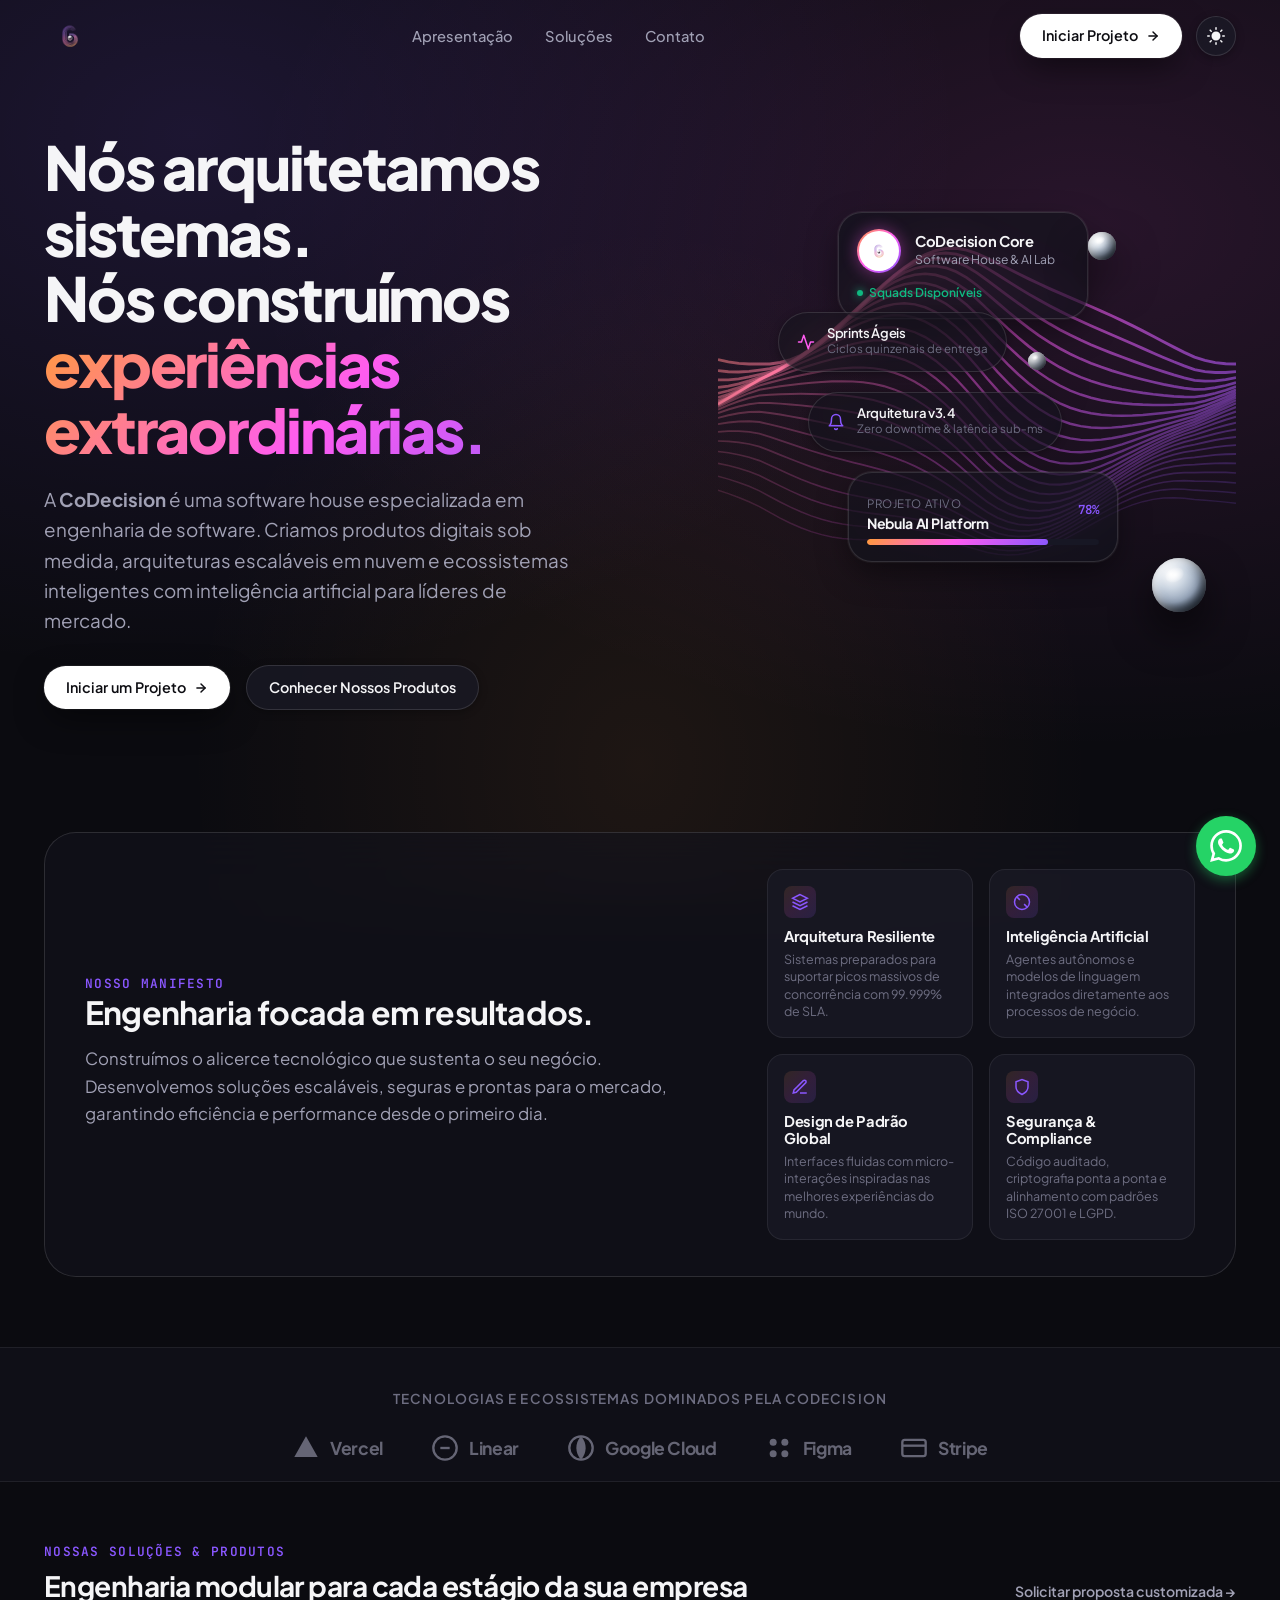
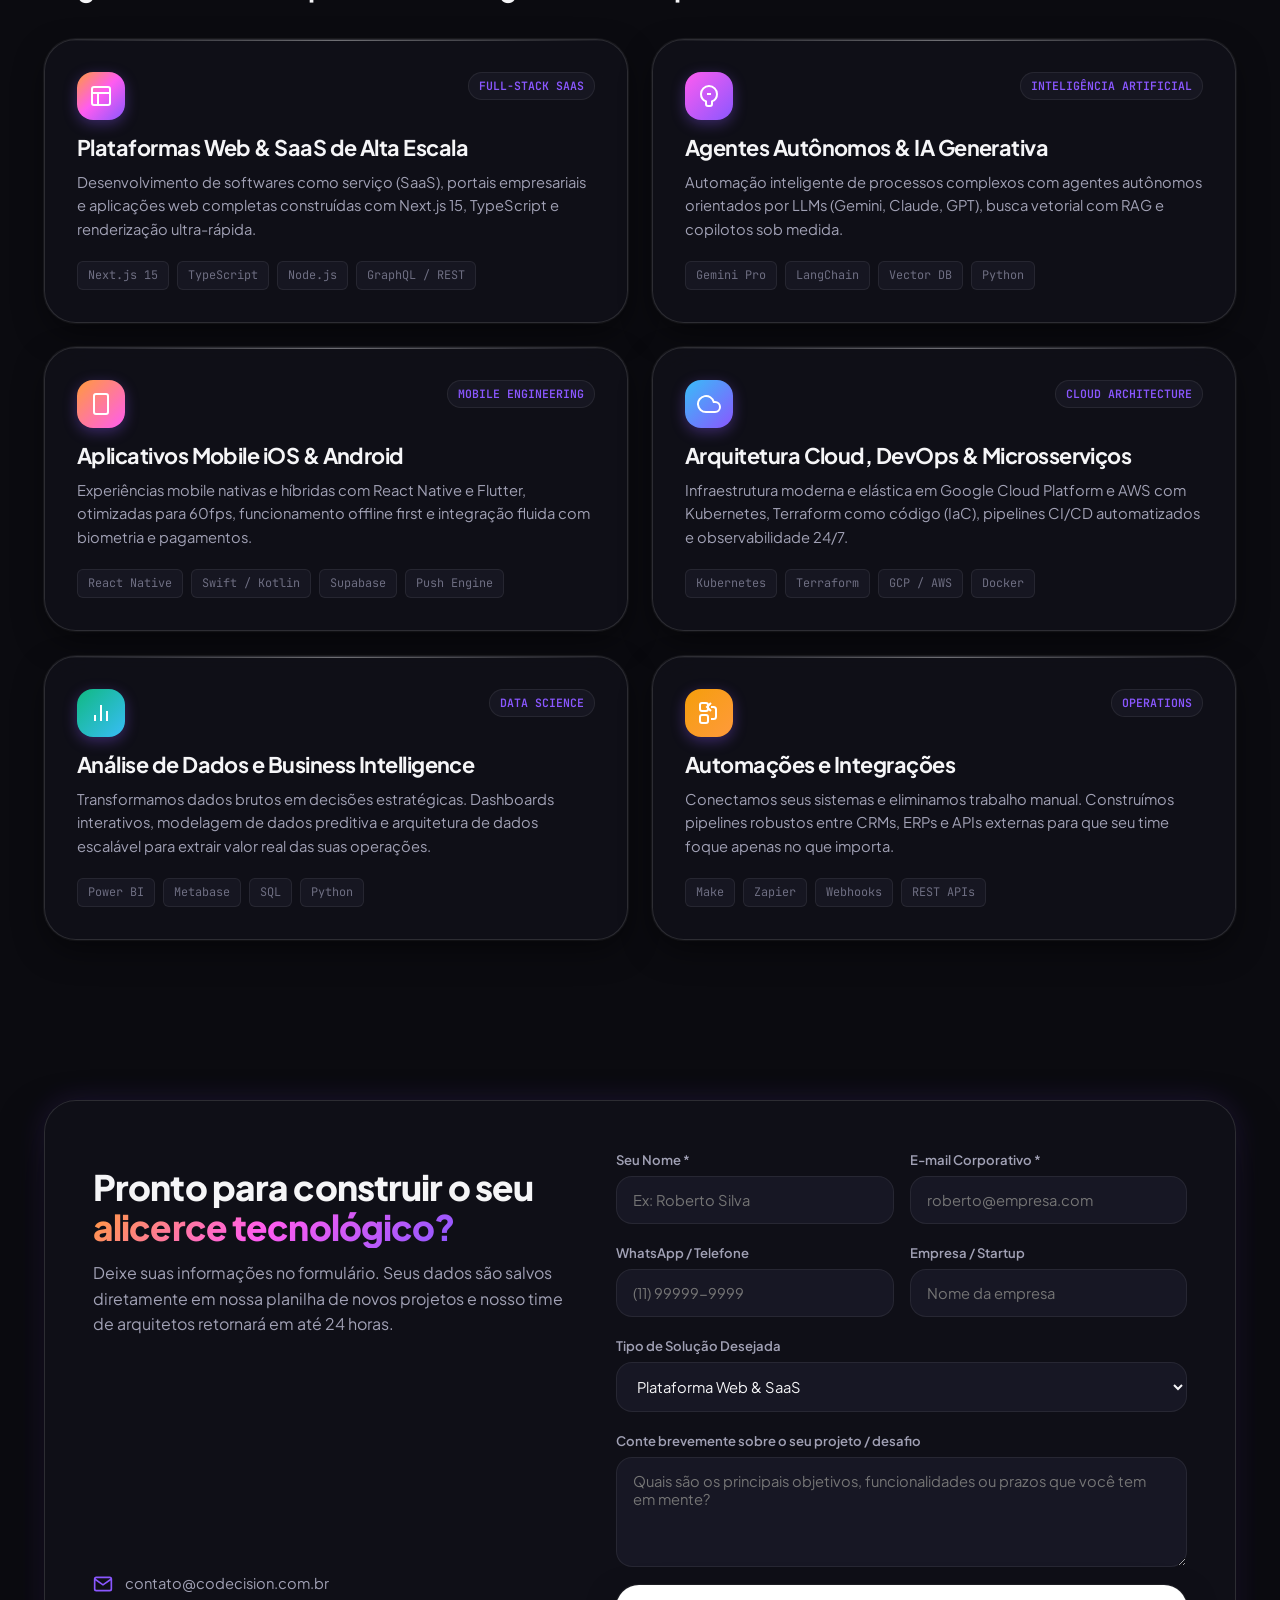
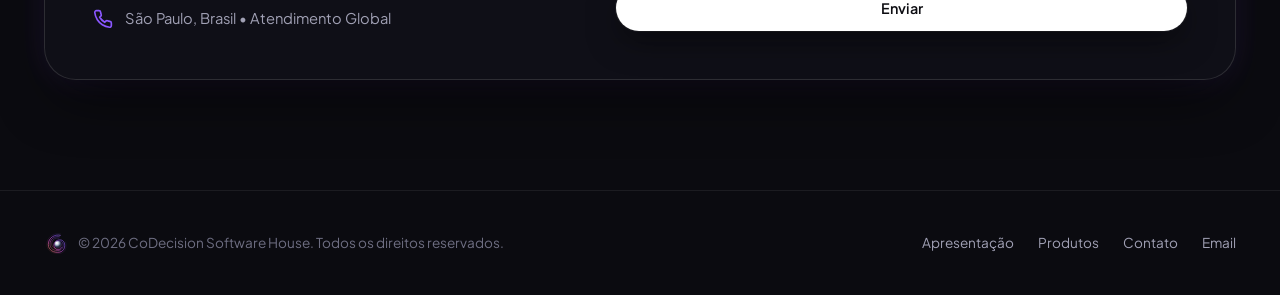
==== commit 4e5813b1: "fix: update whatsapp number to +5511947684606 and update favicon" ====
--- a/frontend/index.html
+++ b/frontend/index.html
@@ -13,7 +13,8 @@
   <meta property="og:type" content="website">
 
   <!-- Favicon -->
-  <link rel="icon" type="image/svg+xml" href="src/assets/logo/logo-symbol.svg">
+  <link rel="icon" type="image/png" href="src/assets/logo/logo-icon.png">
+  <link rel="apple-touch-icon" href="src/assets/logo/logo-icon.png">
 
   <!-- CSS Styles -->
   <link rel="stylesheet" href="src/css/variables.css?v=1.1">
@@ -556,7 +557,7 @@
   <script src="src/js/interactions.js"></script>
   <script src="src/js/google-sheets.js"></script>
   <!-- WhatsApp Floating Button -->
-  <a href="https://wa.me/5511968316850?text=Olá, vim pelo site da CoDecision e gostaria de falar sobre um projeto!" class="whatsapp-float" target="_blank" rel="noopener noreferrer" aria-label="Fale conosco pelo WhatsApp">
+  <a href="https://wa.me/5511947684606?text=Olá, vim pelo site da CoDecision e gostaria de falar sobre um projeto!" class="whatsapp-float" target="_blank" rel="noopener noreferrer" aria-label="Fale conosco pelo WhatsApp">
     <svg viewBox="0 0 24 24" fill="currentColor">
       <path d="M17.472 14.382c-.297-.149-1.758-.867-2.03-.967-.273-.099-.471-.148-.67.15-.197.297-.767.966-.94 1.164-.173.199-.347.223-.644.075-.297-.15-1.255-.463-2.39-1.475-.883-.788-1.48-1.761-1.653-2.059-.173-.297-.018-.458.13-.606.134-.133.298-.347.446-.52.149-.174.198-.298.298-.497.099-.198.05-.371-.025-.52-.075-.149-.669-1.612-.916-2.207-.242-.579-.487-.5-.669-.51a12.8 12.8 0 0 0-.57-.01c-.198 0-.52.074-.792.372-.272.297-1.04 1.016-1.04 2.479 0 1.462 1.065 2.875 1.213 3.074.149.198 2.096 3.2 5.077 4.487.709.306 1.262.489 1.694.625.712.227 1.36.195 1.871.118.571-.085 1.758-.719 2.006-1.413.248-.694.248-1.289.173-1.413-.074-.124-.272-.198-.57-.347m-5.421 7.403h-.004a9.87 9.87 0 0 1-5.031-1.378l-.361-.214-3.741.982.998-3.648-.235-.374a9.86 9.86 0 0 1-1.51-5.26c.001-5.45 4.436-9.884 9.888-9.884 2.64 0 5.122 1.03 6.988 2.898a9.825 9.825 0 0 1 2.893 6.994c-.003 5.45-4.437 9.884-9.885 9.884m8.413-18.297A11.815 11.815 0 0 0 12.05 0C5.495 0 .16 5.335.157 11.892c0 2.096.547 4.142 1.588 5.945L.057 24l6.305-1.654a11.882 11.882 0 0 0 5.683 1.448h.005c6.554 0 11.89-5.335 11.893-11.893a11.821 11.821 0 0 0-3.48-8.413Z"/>
     </svg>
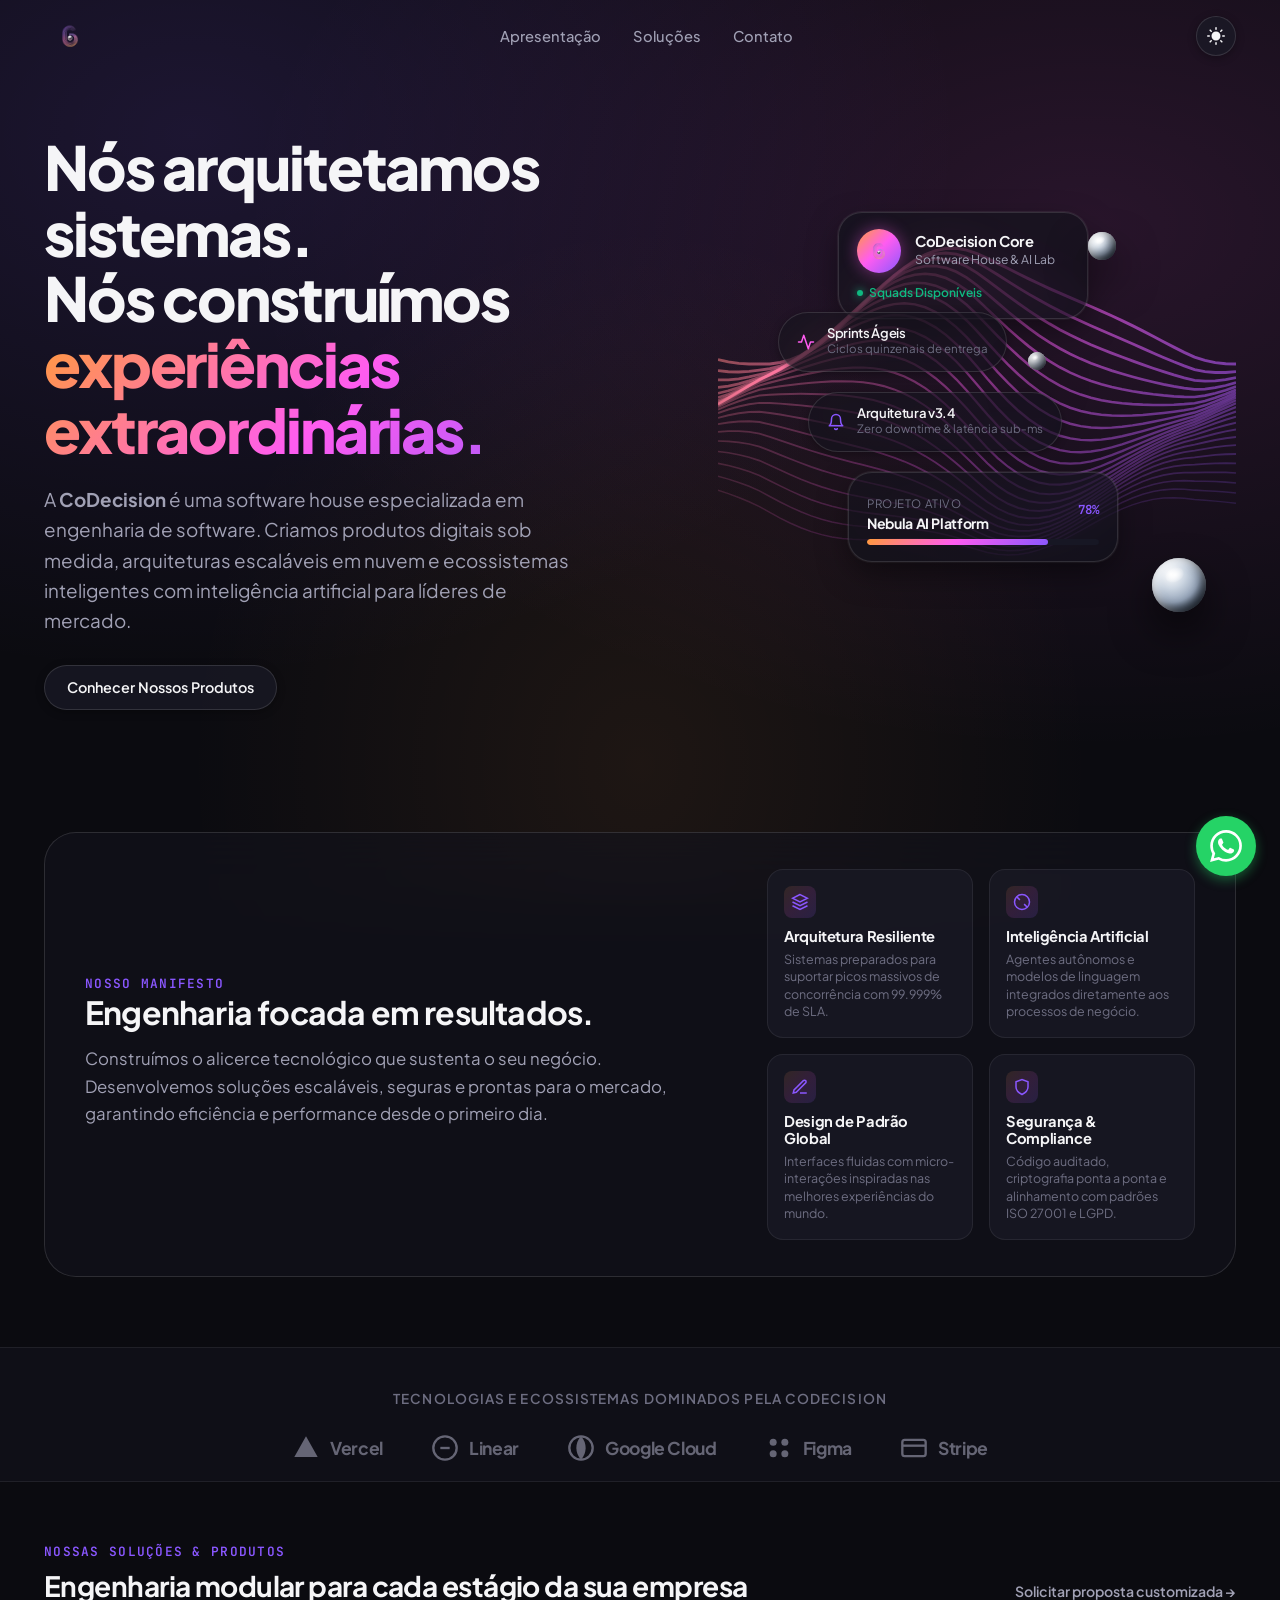
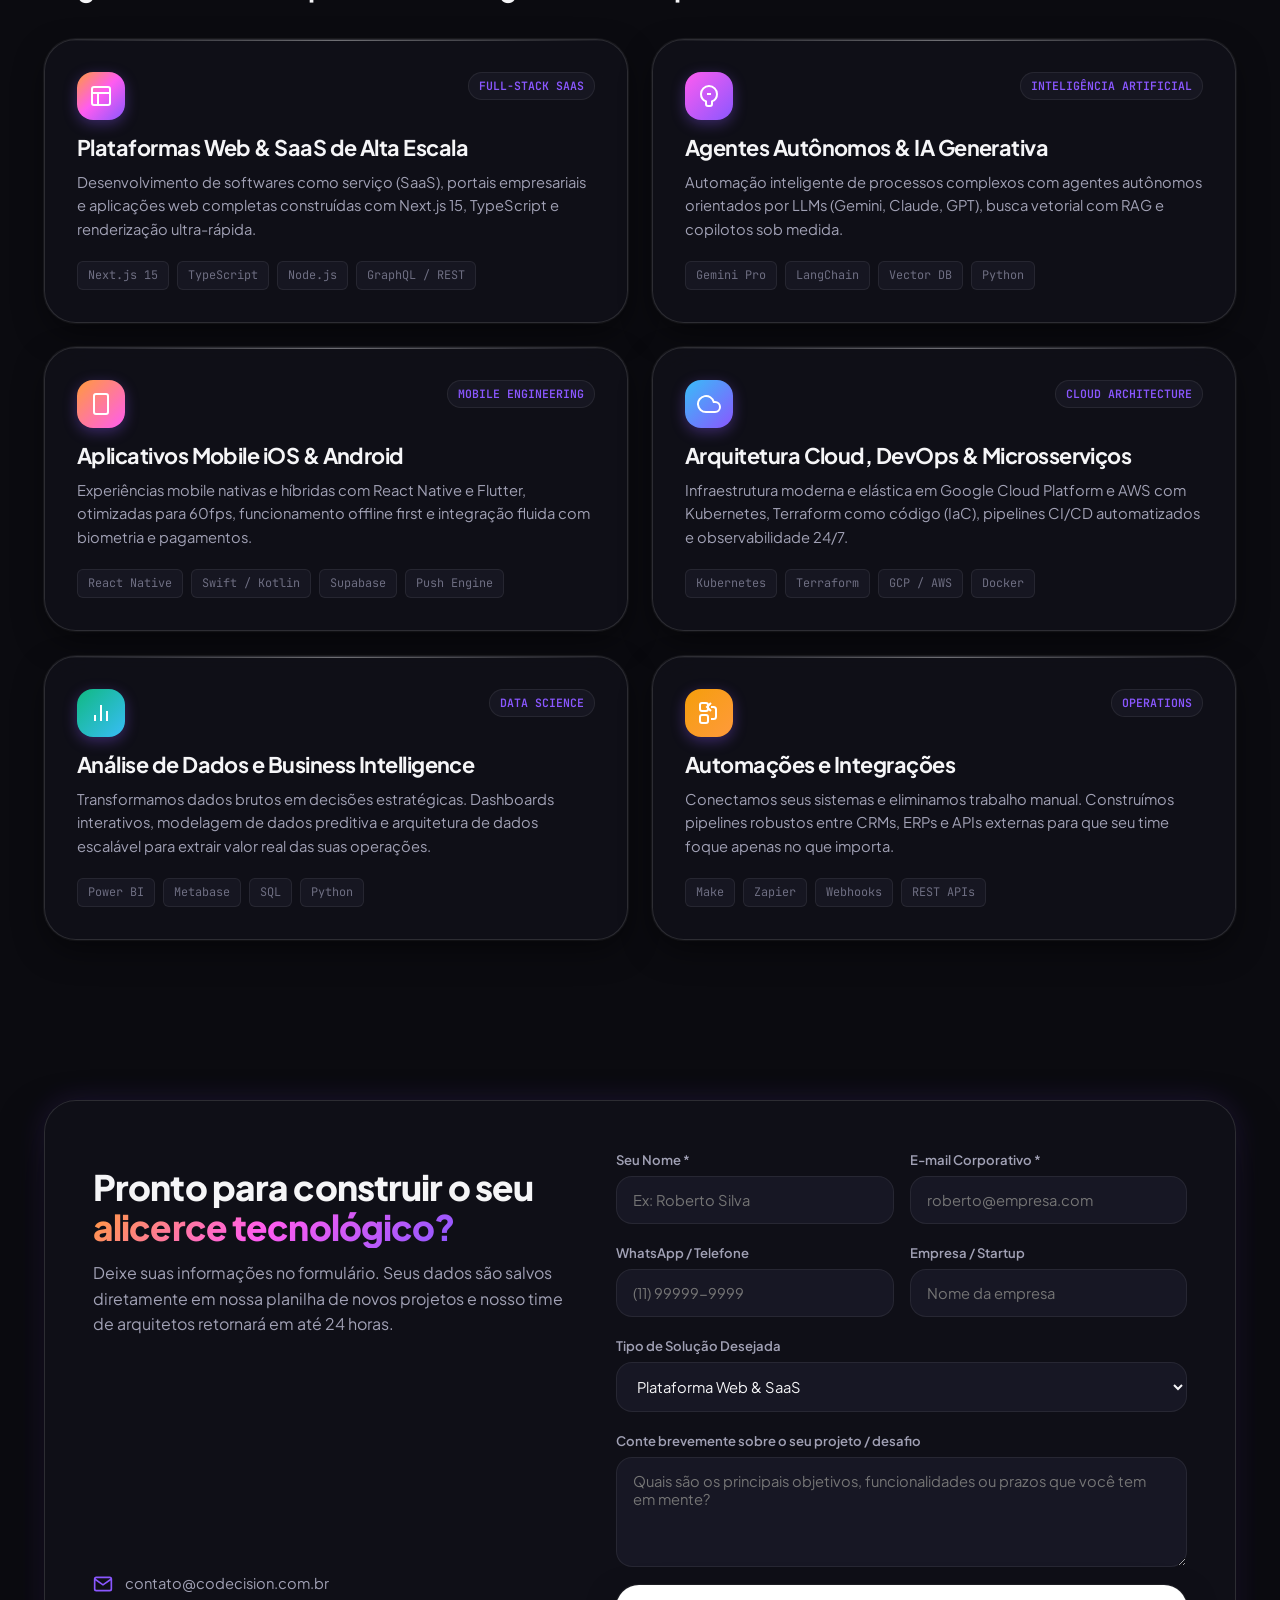
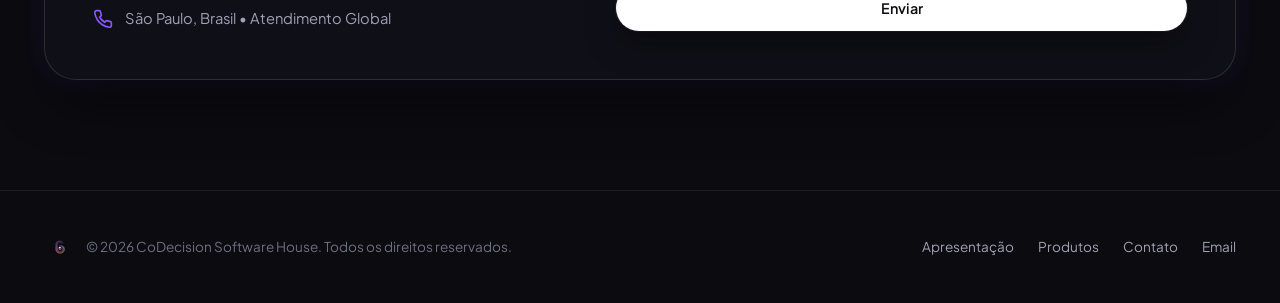
==== commit 580973f6: "feat: use new brand symbol across site icons & remove start project button" ====
--- a/frontend/index.html
+++ b/frontend/index.html
@@ -13,8 +13,8 @@
   <meta property="og:type" content="website">
 
   <!-- Favicon -->
-  <link rel="icon" type="image/png" href="src/assets/logo/logo-icon.png">
-  <link rel="apple-touch-icon" href="src/assets/logo/logo-icon.png">
+  <link rel="icon" type="image/png" href="src/assets/logo/logo-custom-2.png">
+  <link rel="apple-touch-icon" href="src/assets/logo/logo-custom-2.png">
 
   <!-- CSS Styles -->
   <link rel="stylesheet" href="src/css/variables.css?v=1.1">
@@ -46,13 +46,7 @@
         </ul>
 
         <div class="nav-actions">
-          <a href="#contato" class="btn-primary">
-            <span>Iniciar Projeto</span>
-            <svg width="14" height="14" viewBox="0 0 24 24" fill="none" stroke="currentColor" stroke-width="2.5" stroke-linecap="round" stroke-linejoin="round">
-              <line x1="5" y1="12" x2="19" y2="12"></line>
-              <polyline points="12 5 19 12 12 19"></polyline>
-            </svg>
-          </a>
+          
 
           <button class="theme-toggle-btn" id="themeToggleBtn" aria-label="Alternar Tema Claro/Escuro">
             <span id="themeIcon">
@@ -103,13 +97,7 @@
           </p>
 
           <div class="hero-actions">
-            <a href="#contato" class="btn-primary">
-              <span>Iniciar um Projeto</span>
-              <svg width="14" height="14" viewBox="0 0 24 24" fill="none" stroke="currentColor" stroke-width="2.5" stroke-linecap="round" stroke-linejoin="round">
-                <line x1="5" y1="12" x2="19" y2="12"></line>
-                <polyline points="12 5 19 12 12 19"></polyline>
-              </svg>
-            </a>
+            
 
             <a href="#produtos" class="btn-secondary">
               <span>Conhecer Nossos Produtos</span>
@@ -129,7 +117,7 @@
             <div class="glass-profile-card">
               <div class="profile-card-header">
                 <div class="profile-avatar">
-                  <img src="src/assets/logo/logo-custom-2.png" alt="CoDecision Logo" style="object-fit: contain; background: white; padding: 4px;">
+                  <img src="src/assets/logo/logo-custom-2.png" alt="CoDecision Logo" style="object-fit: contain; background: transparent; padding: 0;">
                 </div>
                 <div class="profile-info">
                   <h4>CoDecision Core</h4>
@@ -537,7 +525,7 @@
     <div class="container">
       <div class="footer-inner">
         <div style="display: flex; align-items: center; gap: 10px;">
-          <img src="src/assets/logo/logo-symbol.svg" alt="CoDecision" style="width: 24px; height: 24px;">
+          <img src="src/assets/logo/logo-custom-2.png" alt="CoDecision" style="height: 32px; width: auto; object-fit: contain;">
           <p>© 2026 CoDecision Software House. Todos os direitos reservados.</p>
         </div>
         
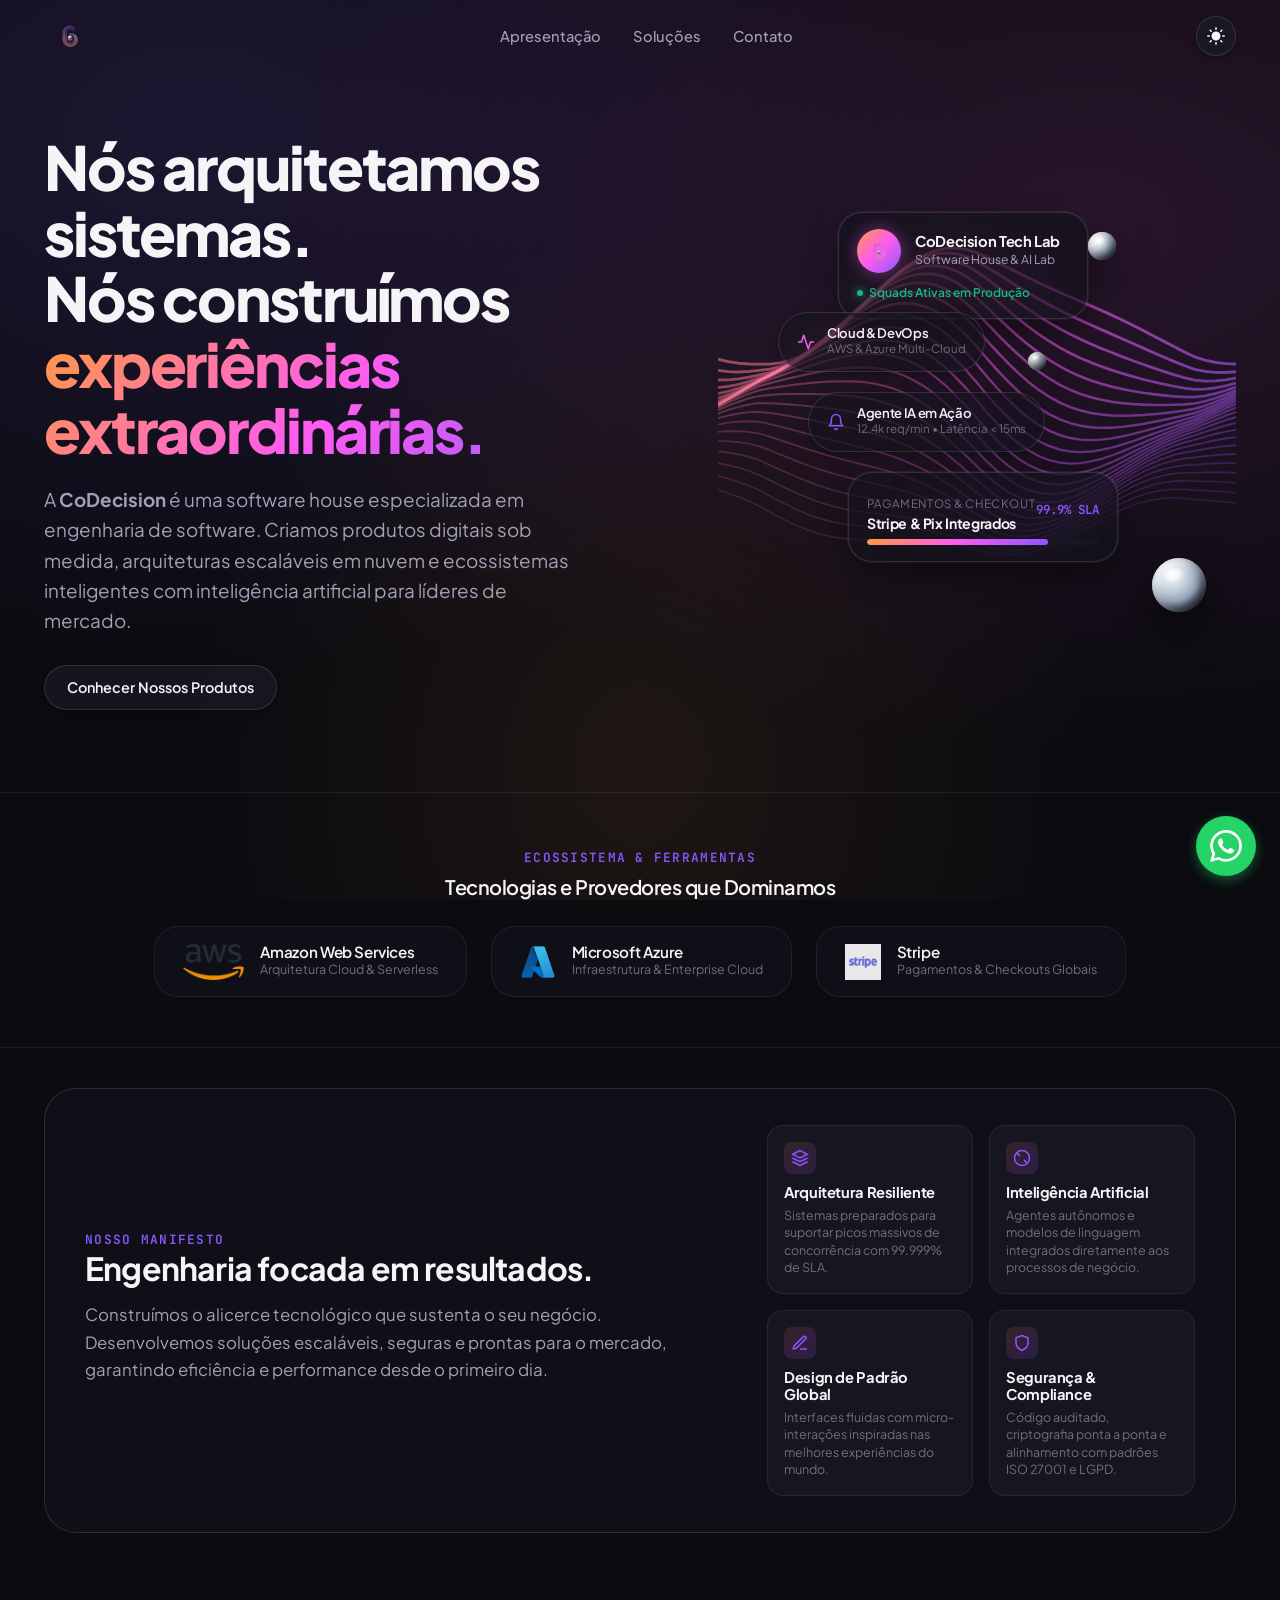
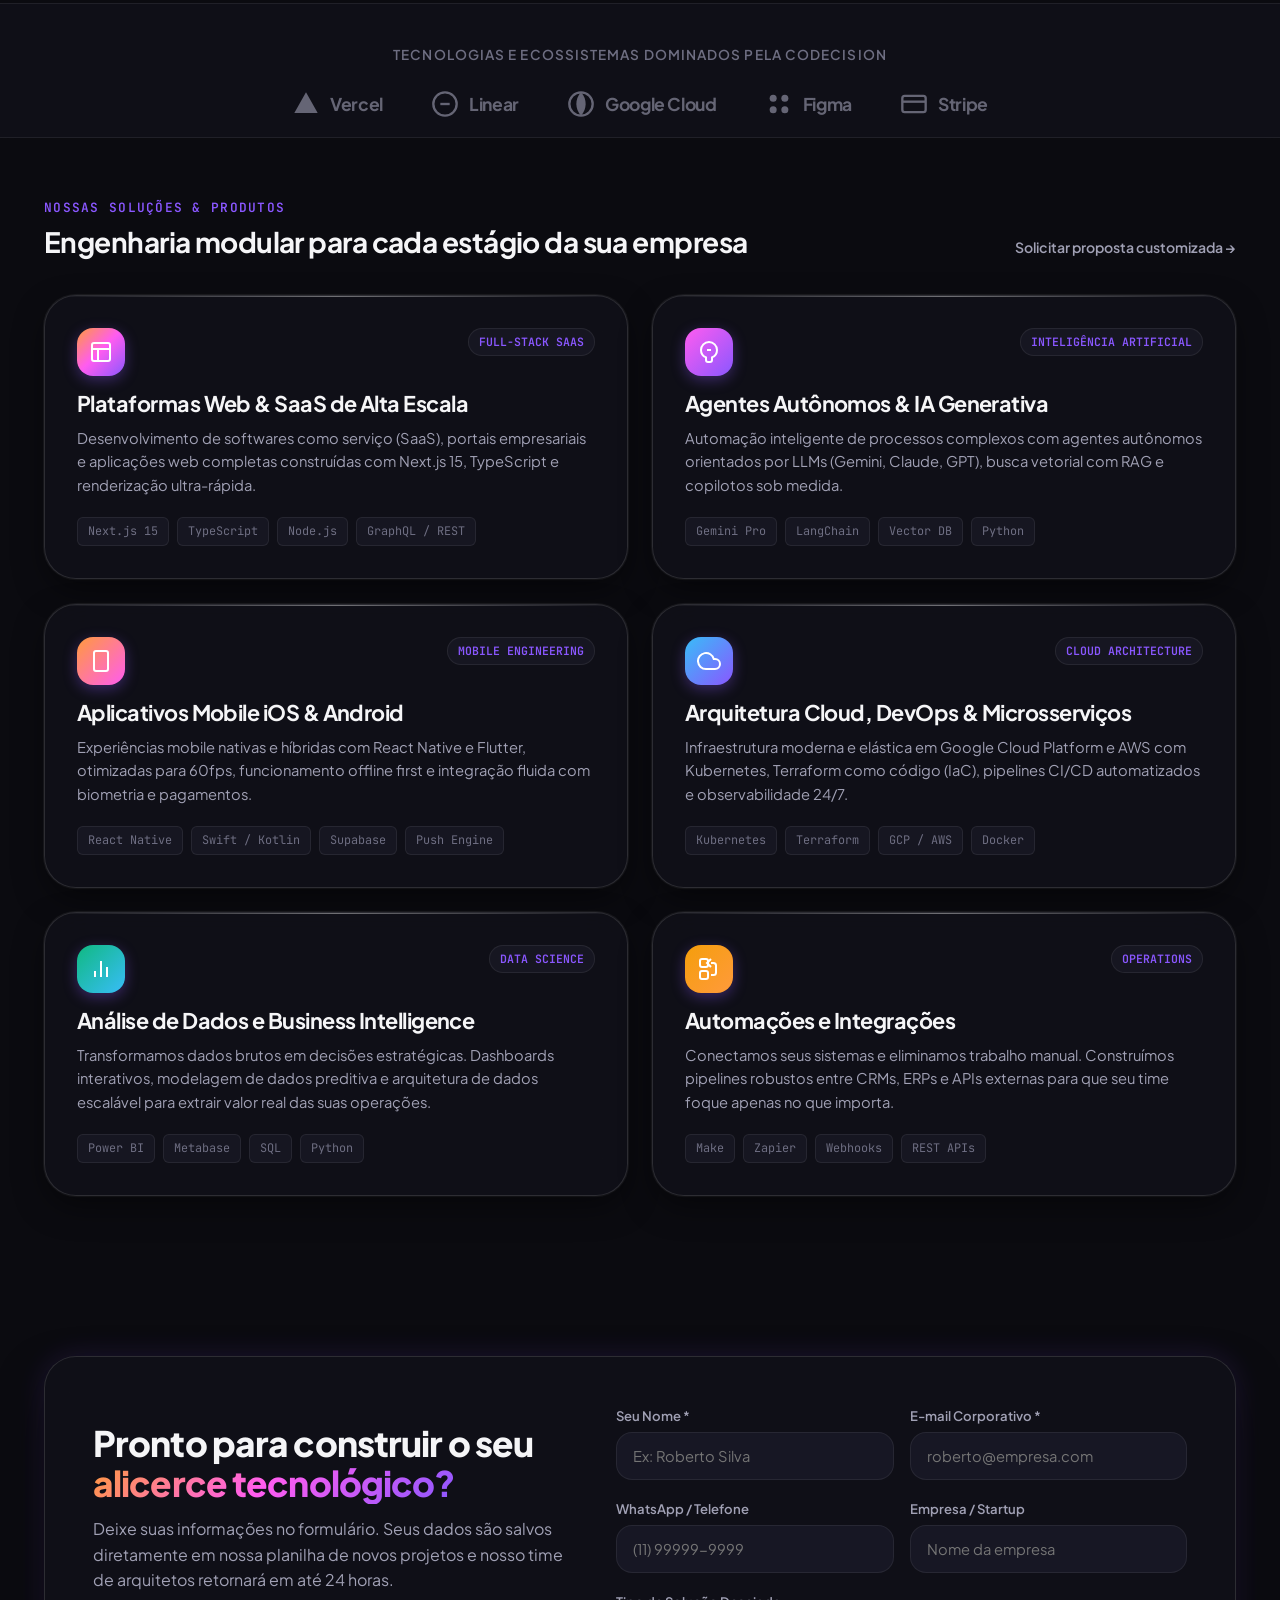
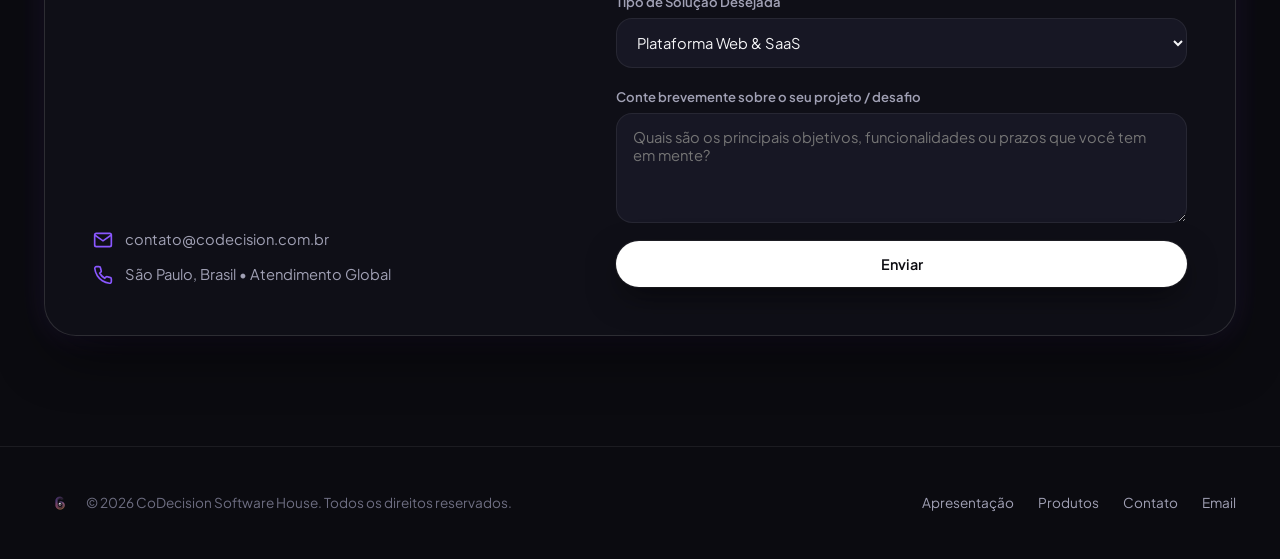
==== commit 9f4df1ad: "feat: add tech stack section with AWS, Azure, Stripe & update hero cards" ====
--- a/frontend/index.html
+++ b/frontend/index.html
@@ -120,13 +120,13 @@
                   <img src="src/assets/logo/logo-custom-2.png" alt="CoDecision Logo" style="object-fit: contain; background: transparent; padding: 0;">
                 </div>
                 <div class="profile-info">
-                  <h4>CoDecision Core</h4>
+                  <h4>CoDecision Tech Lab</h4>
                   <p>Software House & AI Lab</p>
                 </div>
               </div>
               <div class="profile-status">
                 <span class="status-dot"></span>
-                <span>Squads Disponíveis</span>
+                <span>Squads Ativas em Produção</span>
               </div>
             </div>
 
@@ -138,8 +138,8 @@
                 </svg>
               </div>
               <div class="focus-text">
-                <h5>Sprints Ágeis</h5>
-                <p>Ciclos quinzenais de entrega</p>
+                <h5>Cloud & DevOps</h5>
+                <p>AWS & Azure Multi-Cloud</p>
               </div>
             </div>
 
@@ -152,8 +152,8 @@
                 </svg>
               </div>
               <div class="notif-text">
-                <h5>Arquitetura v3.4</h5>
-                <p>Zero downtime & latência sub-ms</p>
+                <h5>Agente IA em Ação</h5>
+                <p>12.4k req/min • Latência < 15ms</p>
               </div>
             </div>
 
@@ -161,10 +161,10 @@
             <div class="glass-progress-card">
               <div class="progress-header">
                 <div>
-                  <span class="progress-label">Projeto Ativo</span>
-                  <h5 class="progress-title">Nebula AI Platform</h5>
+                  <span class="progress-label">Pagamentos & Checkout</span>
+                  <h5 class="progress-title">Stripe & Pix Integrados</h5>
                 </div>
-                <span class="progress-percent">78%</span>
+                <span class="progress-percent">99.9% SLA</span>
               </div>
               <div class="progress-bar-bg">
                 <div class="progress-bar-fill" style="width: 78%;"></div>
@@ -185,6 +185,45 @@
           </div>
         </div>
 
+      </div>
+    </div>
+  </section>
+
+  <!-- Tech Stack & Partners Section -->
+  <section class="tech-stack-section">
+    <div class="container">
+      <div class="tech-stack-header reveal-on-scroll">
+        <span class="section-label">ECOSSISTEMA & FERRAMENTAS</span>
+        <h4>Tecnologias e Provedores que Dominamos</h4>
+      </div>
+
+      <div class="tech-stack-grid reveal-on-scroll">
+        <!-- AWS -->
+        <div class="tech-card">
+          <img src="src/assets/tech/aws.png" alt="Amazon Web Services (AWS)">
+          <div class="tech-card-info">
+            <h5>Amazon Web Services</h5>
+            <p>Arquitetura Cloud & Serverless</p>
+          </div>
+        </div>
+
+        <!-- Azure -->
+        <div class="tech-card">
+          <img src="src/assets/tech/azure.png" alt="Microsoft Azure">
+          <div class="tech-card-info">
+            <h5>Microsoft Azure</h5>
+            <p>Infraestrutura & Enterprise Cloud</p>
+          </div>
+        </div>
+
+        <!-- Stripe -->
+        <div class="tech-card">
+          <img src="src/assets/tech/stripe.png" alt="Stripe">
+          <div class="tech-card-info">
+            <h5>Stripe</h5>
+            <p>Pagamentos & Checkouts Globais</p>
+          </div>
+        </div>
       </div>
     </div>
   </section>
--- a/frontend/src/css/components.css
+++ b/frontend/src/css/components.css
@@ -1325,3 +1325,76 @@
     height: 28px;
   }
 }
+
+
+/* 6. Tech Stack & Integration Partners Section */
+.tech-stack-section {
+  padding: 50px 0;
+  background: var(--bg-surface-subtle);
+  border-top: 1px solid var(--border-subtle);
+  border-bottom: 1px solid var(--border-subtle);
+  position: relative;
+}
+
+.tech-stack-header {
+  text-align: center;
+  margin-bottom: 28px;
+}
+
+.tech-stack-header h4 {
+  font-size: 1.25rem;
+  font-weight: 600;
+  color: var(--text-main);
+  margin-top: 6px;
+}
+
+.tech-stack-grid {
+  display: flex;
+  align-items: center;
+  justify-content: center;
+  gap: 24px;
+  flex-wrap: wrap;
+}
+
+.tech-card {
+  background: var(--surface-card);
+  border: 1px solid var(--border-subtle);
+  backdrop-filter: var(--glass-blur);
+  -webkit-backdrop-filter: var(--glass-blur);
+  border-radius: var(--radius-lg);
+  padding: 16px 28px;
+  display: flex;
+  align-items: center;
+  gap: 16px;
+  transition: transform var(--transition-fast), border-color var(--transition-fast), box-shadow var(--transition-fast);
+}
+
+.tech-card:hover {
+  transform: translateY(-4px);
+  border-color: var(--primary-purple);
+  box-shadow: var(--shadow-purple-glow);
+}
+
+.tech-card img {
+  height: 36px;
+  width: auto;
+  object-fit: contain;
+  filter: brightness(0.95);
+  transition: filter var(--transition-fast), transform var(--transition-fast);
+}
+
+.tech-card:hover img {
+  filter: brightness(1.1);
+  transform: scale(1.05);
+}
+
+.tech-card-info h5 {
+  font-size: 0.95rem;
+  font-weight: 600;
+  color: var(--text-main);
+}
+
+.tech-card-info p {
+  font-size: 0.78rem;
+  color: var(--text-muted);
+}
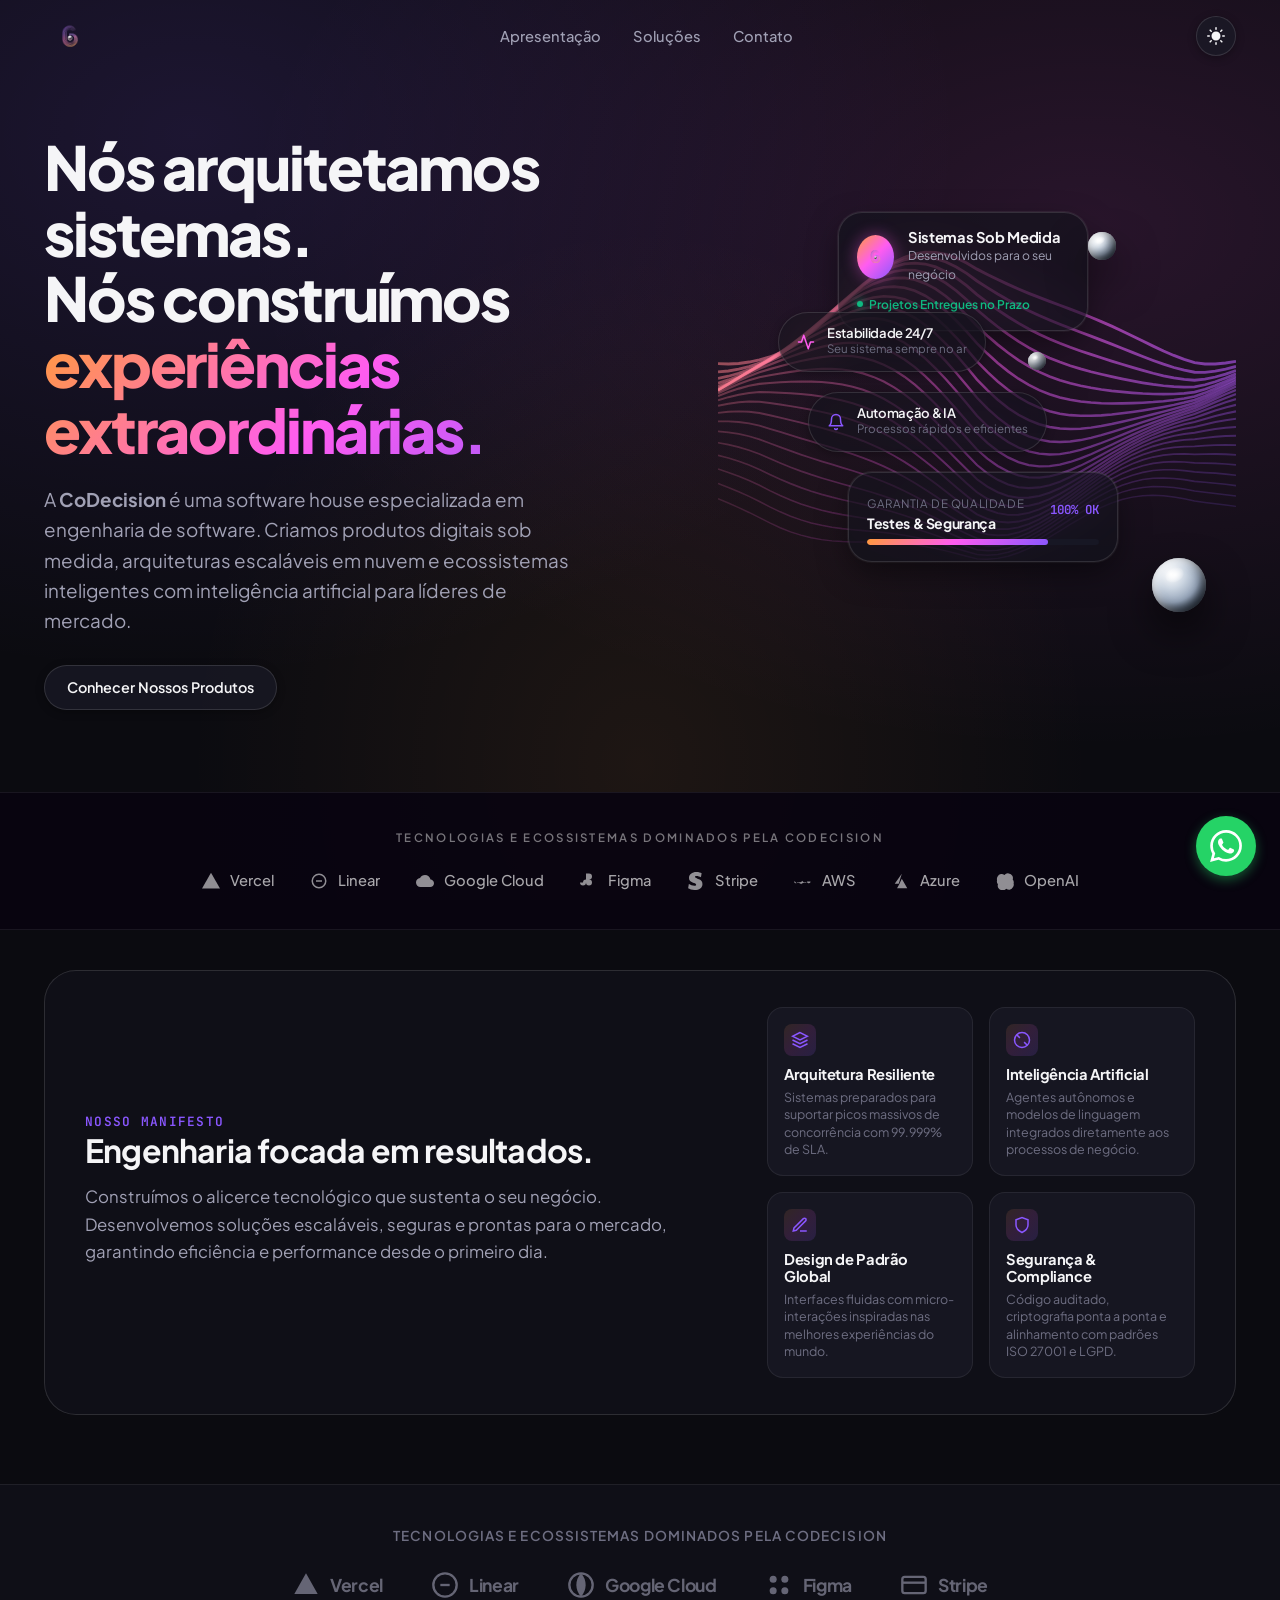
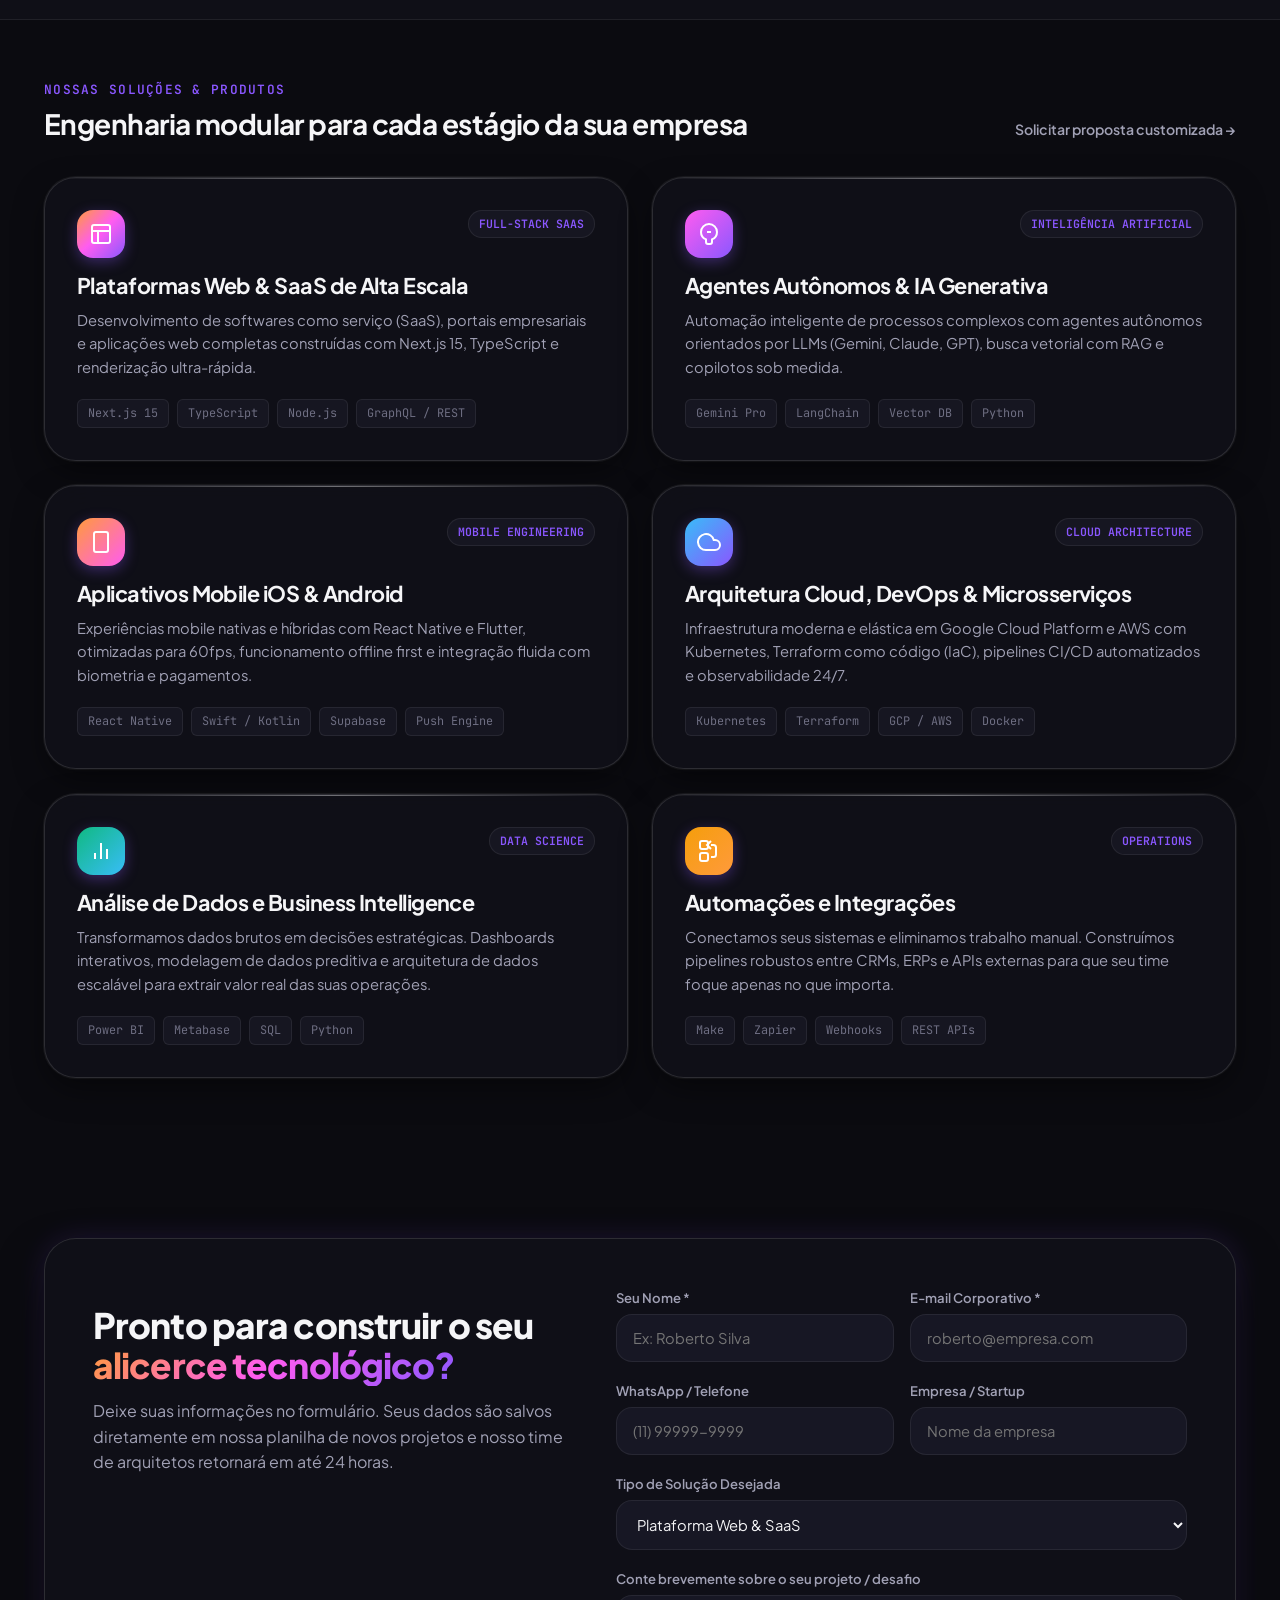
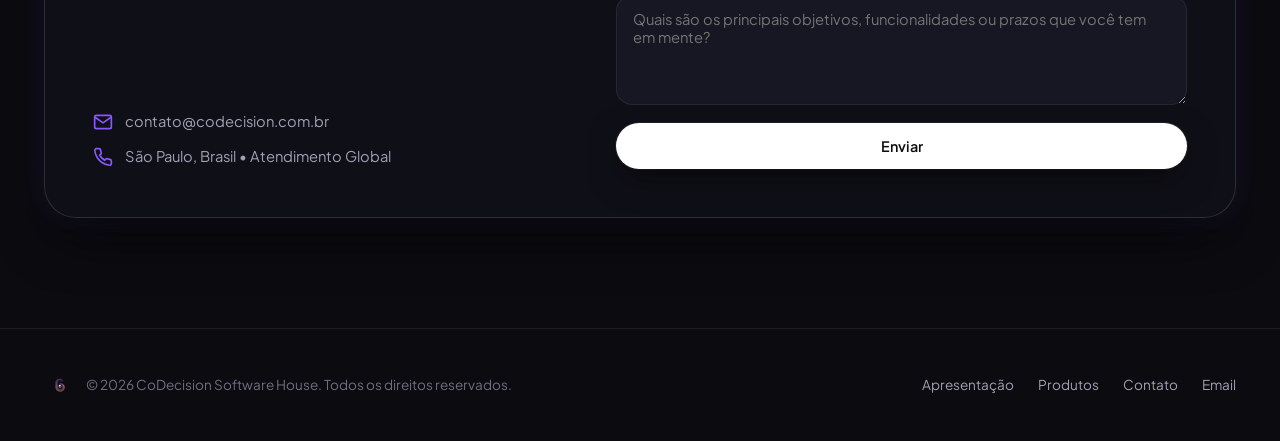
==== commit 7e9d6801: "feat: redesign tech stack bar to match reference print & simplify hero cards for non-tech clarity" ====
--- a/frontend/index.html
+++ b/frontend/index.html
@@ -120,13 +120,13 @@
                   <img src="src/assets/logo/logo-custom-2.png" alt="CoDecision Logo" style="object-fit: contain; background: transparent; padding: 0;">
                 </div>
                 <div class="profile-info">
-                  <h4>CoDecision Tech Lab</h4>
-                  <p>Software House & AI Lab</p>
+                  <h4>Sistemas Sob Medida</h4>
+                  <p>Desenvolvidos para o seu negócio</p>
                 </div>
               </div>
               <div class="profile-status">
                 <span class="status-dot"></span>
-                <span>Squads Ativas em Produção</span>
+                <span>Projetos Entregues no Prazo</span>
               </div>
             </div>
 
@@ -138,8 +138,8 @@
                 </svg>
               </div>
               <div class="focus-text">
-                <h5>Cloud & DevOps</h5>
-                <p>AWS & Azure Multi-Cloud</p>
+                <h5>Estabilidade 24/7</h5>
+                <p>Seu sistema sempre no ar</p>
               </div>
             </div>
 
@@ -152,8 +152,8 @@
                 </svg>
               </div>
               <div class="notif-text">
-                <h5>Agente IA em Ação</h5>
-                <p>12.4k req/min • Latência < 15ms</p>
+                <h5>Automação & IA</h5>
+                <p>Processos rápidos e eficientes</p>
               </div>
             </div>
 
@@ -161,10 +161,10 @@
             <div class="glass-progress-card">
               <div class="progress-header">
                 <div>
-                  <span class="progress-label">Pagamentos & Checkout</span>
-                  <h5 class="progress-title">Stripe & Pix Integrados</h5>
+                  <span class="progress-label">Garantia de Qualidade</span>
+                  <h5 class="progress-title">Testes & Segurança</h5>
                 </div>
-                <span class="progress-percent">99.9% SLA</span>
+                <span class="progress-percent">100% OK</span>
               </div>
               <div class="progress-bar-bg">
                 <div class="progress-bar-fill" style="width: 78%;"></div>
@@ -189,40 +189,50 @@
     </div>
   </section>
 
-  <!-- Tech Stack & Partners Section -->
+    <!-- Tech Stack & Ecosystem Bar (Print Reference Style) -->
   <section class="tech-stack-section">
     <div class="container">
-      <div class="tech-stack-header reveal-on-scroll">
-        <span class="section-label">ECOSSISTEMA & FERRAMENTAS</span>
-        <h4>Tecnologias e Provedores que Dominamos</h4>
-      </div>
-
-      <div class="tech-stack-grid reveal-on-scroll">
-        <!-- AWS -->
-        <div class="tech-card">
-          <img src="src/assets/tech/aws.png" alt="Amazon Web Services (AWS)">
-          <div class="tech-card-info">
-            <h5>Amazon Web Services</h5>
-            <p>Arquitetura Cloud & Serverless</p>
-          </div>
-        </div>
-
-        <!-- Azure -->
-        <div class="tech-card">
-          <img src="src/assets/tech/azure.png" alt="Microsoft Azure">
-          <div class="tech-card-info">
-            <h5>Microsoft Azure</h5>
-            <p>Infraestrutura & Enterprise Cloud</p>
-          </div>
-        </div>
-
-        <!-- Stripe -->
-        <div class="tech-card">
-          <img src="src/assets/tech/stripe.png" alt="Stripe">
-          <div class="tech-card-info">
-            <h5>Stripe</h5>
-            <p>Pagamentos & Checkouts Globais</p>
-          </div>
+      <p class="tech-stack-title">TECNOLOGIAS E ECOSSISTEMAS DOMINADOS PELA CODECISION</p>
+      
+      <div class="tech-stack-row reveal-on-scroll">
+        <div class="tech-item">
+          <svg viewBox="0 0 24 24" fill="currentColor"><path d="M12 1L24 22H0L12 1Z"/></svg>
+          <span>Vercel</span>
+        </div>
+
+        <div class="tech-item">
+          <svg viewBox="0 0 24 24" fill="currentColor"><circle cx="12" cy="12" r="9" stroke="currentColor" stroke-width="2" fill="none"/><line x1="8" y1="12" x2="16" y2="12" stroke="currentColor" stroke-width="2"/></svg>
+          <span>Linear</span>
+        </div>
+
+        <div class="tech-item">
+          <svg viewBox="0 0 24 24" fill="currentColor"><path d="M19.35 10.04C18.67 6.59 15.64 4 12 4 9.11 4 6.6 5.64 5.35 8.04 2.34 8.36 0 10.91 0 14c0 3.31 2.69 6 6 6h13c2.76 0 5-2.24 5-5 0-2.64-2.05-4.78-4.65-4.96z"/></svg>
+          <span>Google Cloud</span>
+        </div>
+
+        <div class="tech-item">
+          <svg viewBox="0 0 24 24" fill="currentColor"><path d="M8 2h4a4 4 0 0 1 4 4 4 4 0 0 1-4 4H8V2zm0 8h4a4 4 0 0 1 4 4 4 4 0 0 1-4 4 4 4 0 0 1-4-4v-4zm-4 4a4 4 0 0 1 4-4v4a4 4 0 0 1-4 4 4 4 0 0 1-4-4z"/></svg>
+          <span>Figma</span>
+        </div>
+
+        <div class="tech-item">
+          <svg viewBox="0 0 24 24" fill="currentColor"><path d="M13.976 9.15c-2.172-.806-3.356-1.426-3.356-2.409 0-.831.683-1.305 1.901-1.305 2.227 0 4.515.858 6.09 1.631l.89-5.494C18.252.957 15.616 0 12.637 0 6.64 0 2.637 3.12 2.637 8.082c0 6.94 9.576 5.808 9.576 8.81 0 .977-.858 1.487-2.198 1.487-2.67 0-5.748-1.282-7.552-2.316l-.947 5.666C3.356 22.846 6.577 24 10.024 24c6.305 0 10.608-2.923 10.608-8.106 0-7.398-9.656-6.09-9.656-8.744z"/></svg>
+          <span>Stripe</span>
+        </div>
+
+        <div class="tech-item">
+          <svg viewBox="0 0 24 24" fill="currentColor"><path d="M18.75 12.75c-1.31 0-2.4.88-2.73 2.07-.63-.22-1.34-.34-2.07-.34-1.8 0-3.37.74-4.5 1.93-1.13-1.19-2.7-1.93-4.5-1.93-.73 0-1.44.12-2.07.34C2.55 13.63 1.46 12.75.15 12.75 0 13.5.75 15 2 15c1.25 0 2.25-.75 2.75-1.75.5.25 1.25.5 2.25.5 1.75 0 3.25-1 4-2.25.75 1.25 2.25 2.25 4 2.25 1 0 1.75-.25 2.25-.5.5 1 1.5 1.75 2.75 1.75 1.25 0 2-.75 2-2.25h-3.25z"/></svg>
+          <span>AWS</span>
+        </div>
+
+        <div class="tech-item">
+          <svg viewBox="0 0 24 24" fill="currentColor"><path d="M13.05 2.4L3.6 15.6h5.4L13.05 2.4zM9.45 16.8L6.75 21.6h13.65l-7.35-12.75-3.6 7.95z"/></svg>
+          <span>Azure</span>
+        </div>
+
+        <div class="tech-item">
+          <svg viewBox="0 0 24 24" fill="currentColor"><path d="M22.28 9.87a5.985 5.985 0 0 0-.52-4.88 6.012 6.012 0 0 0-4.66-3.08 6.015 6.015 0 0 0-5.88 2.09A5.986 5.986 0 0 0 6.6 2.67 6.012 6.012 0 0 0 2.18 6.05a5.985 5.985 0 0 0-.8 4.85 6.014 6.014 0 0 0 1.22 5.4 5.986 5.986 0 0 0 .52 4.88 6.012 6.012 0 0 0 4.66 3.08 6.015 6.015 0 0 0 5.88-2.09 5.986 5.986 0 0 0 4.62 1.33 6.012 6.012 0 0 0 4.42-3.38 5.985 5.985 0 0 0 .8-4.85 6.014 6.014 0 0 0-1.22-5.4z"/></svg>
+          <span>OpenAI</span>
         </div>
       </div>
     </div>
--- a/frontend/src/css/components.css
+++ b/frontend/src/css/components.css
@@ -1327,74 +1327,68 @@
 }
 
 
-/* 6. Tech Stack & Integration Partners Section */
+
+
+/* 6. Minimalist Tech Stack Bar (Reference Style) */
 .tech-stack-section {
-  padding: 50px 0;
-  background: var(--bg-surface-subtle);
-  border-top: 1px solid var(--border-subtle);
-  border-bottom: 1px solid var(--border-subtle);
-  position: relative;
-}
-
-.tech-stack-header {
+  padding: 36px 0;
+  background: rgba(8, 3, 16, 0.85);
+  border-top: 1px solid rgba(255, 255, 255, 0.07);
+  border-bottom: 1px solid rgba(255, 255, 255, 0.07);
   text-align: center;
-  margin-bottom: 28px;
-}
-
-.tech-stack-header h4 {
-  font-size: 1.25rem;
+}
+
+.tech-stack-title {
+  font-size: 0.72rem;
   font-weight: 600;
-  color: var(--text-main);
-  margin-top: 6px;
-}
-
-.tech-stack-grid {
+  letter-spacing: 0.2em;
+  text-transform: uppercase;
+  color: rgba(255, 255, 255, 0.45);
+  margin-bottom: 22px;
+}
+
+.tech-stack-row {
   display: flex;
   align-items: center;
   justify-content: center;
-  gap: 24px;
+  gap: 36px;
   flex-wrap: wrap;
 }
 
-.tech-card {
-  background: var(--surface-card);
-  border: 1px solid var(--border-subtle);
-  backdrop-filter: var(--glass-blur);
-  -webkit-backdrop-filter: var(--glass-blur);
-  border-radius: var(--radius-lg);
-  padding: 16px 28px;
-  display: flex;
-  align-items: center;
-  gap: 16px;
-  transition: transform var(--transition-fast), border-color var(--transition-fast), box-shadow var(--transition-fast);
-}
-
-.tech-card:hover {
-  transform: translateY(-4px);
-  border-color: var(--primary-purple);
-  box-shadow: var(--shadow-purple-glow);
-}
-
-.tech-card img {
-  height: 36px;
-  width: auto;
-  object-fit: contain;
-  filter: brightness(0.95);
-  transition: filter var(--transition-fast), transform var(--transition-fast);
-}
-
-.tech-card:hover img {
-  filter: brightness(1.1);
-  transform: scale(1.05);
-}
-
-.tech-card-info h5 {
-  font-size: 0.95rem;
-  font-weight: 600;
-  color: var(--text-main);
-}
-
-.tech-card-info p {
-  font-size: 0.78rem;
-  color: var(--text-muted);
-}
+.tech-item {
+  display: inline-flex;
+  align-items: center;
+  gap: 10px;
+  color: rgba(255, 255, 255, 0.65);
+  font-size: 0.92rem;
+  font-weight: 500;
+  transition: color var(--transition-fast), transform var(--transition-fast);
+  cursor: default;
+  user-select: none;
+}
+
+.tech-item:hover {
+  color: rgba(255, 255, 255, 1);
+  transform: translateY(-2px);
+}
+
+.tech-item svg {
+  width: 18px;
+  height: 18px;
+  fill: currentColor;
+  opacity: 0.85;
+  transition: opacity var(--transition-fast);
+}
+
+.tech-item:hover svg {
+  opacity: 1;
+}
+
+@media (max-width: 768px) {
+  .tech-stack-row {
+    gap: 20px;
+  }
+  .tech-item {
+    font-size: 0.82rem;
+  }
+}
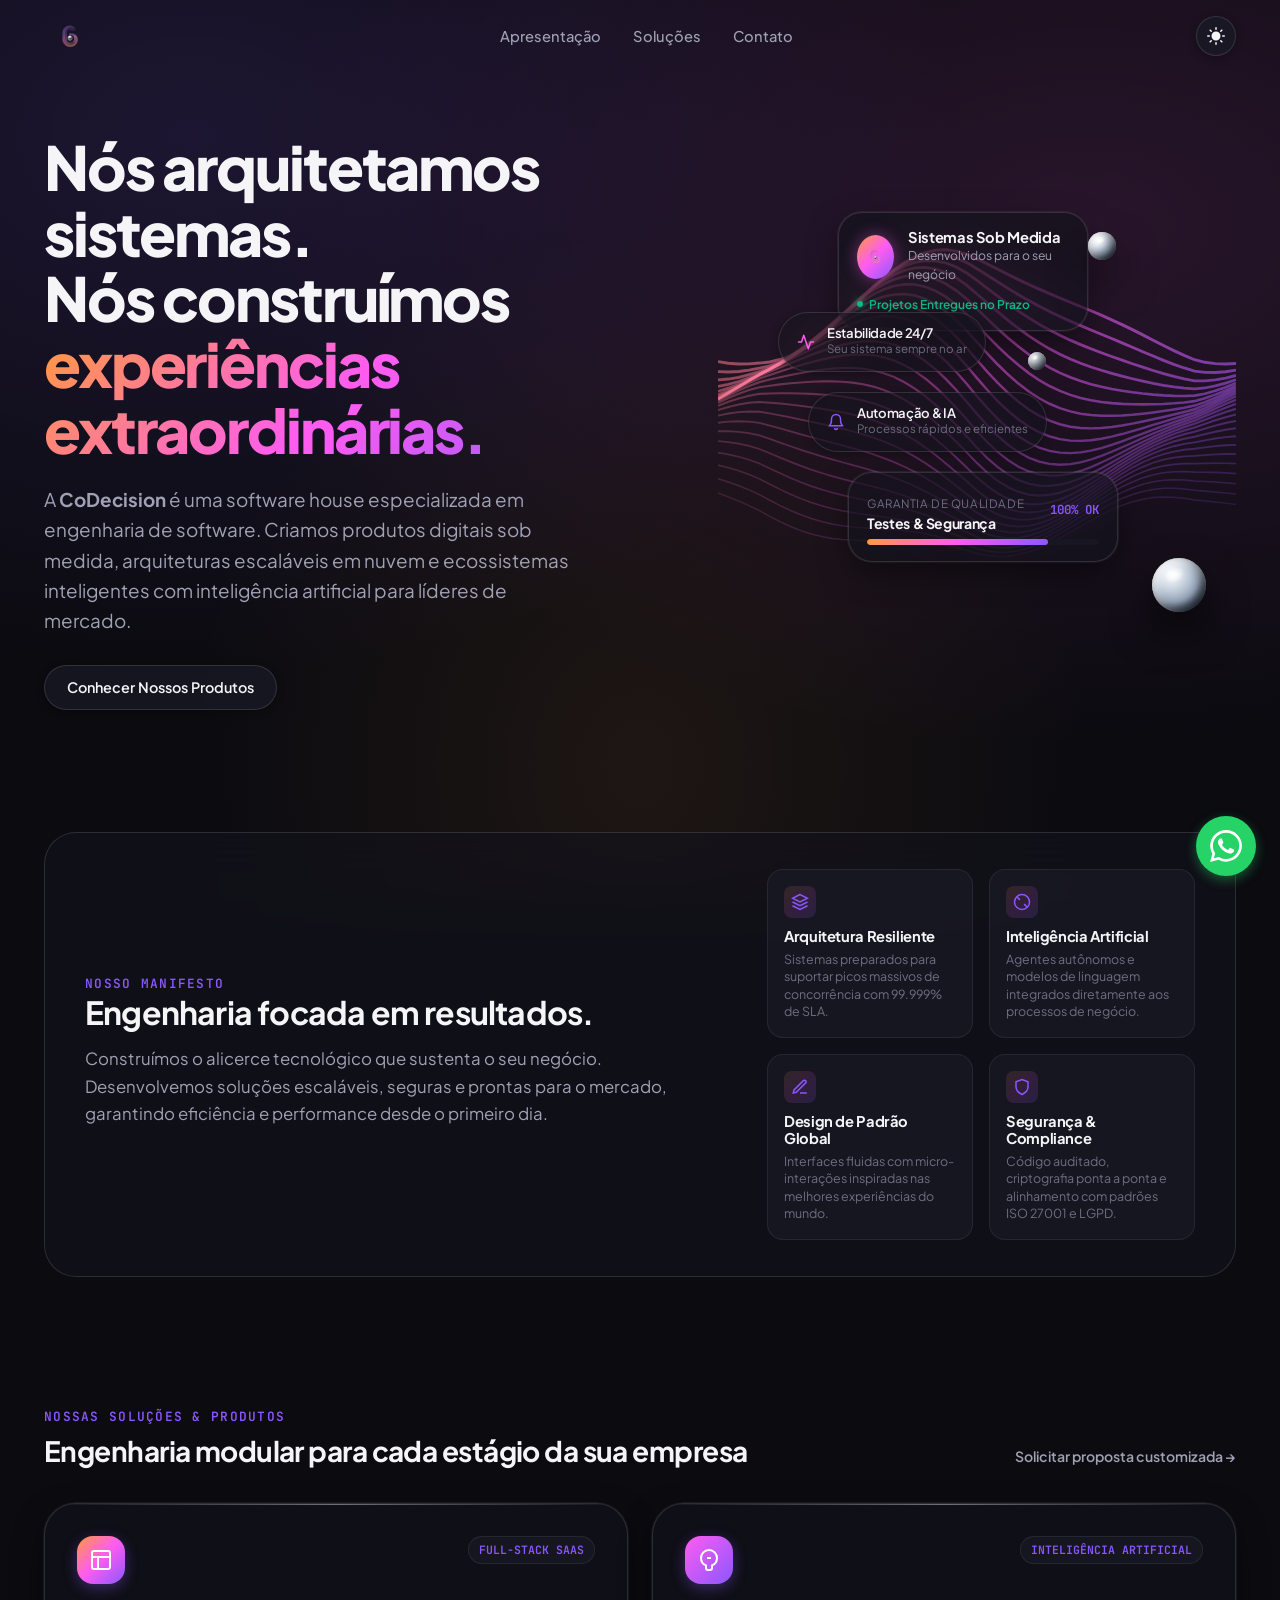
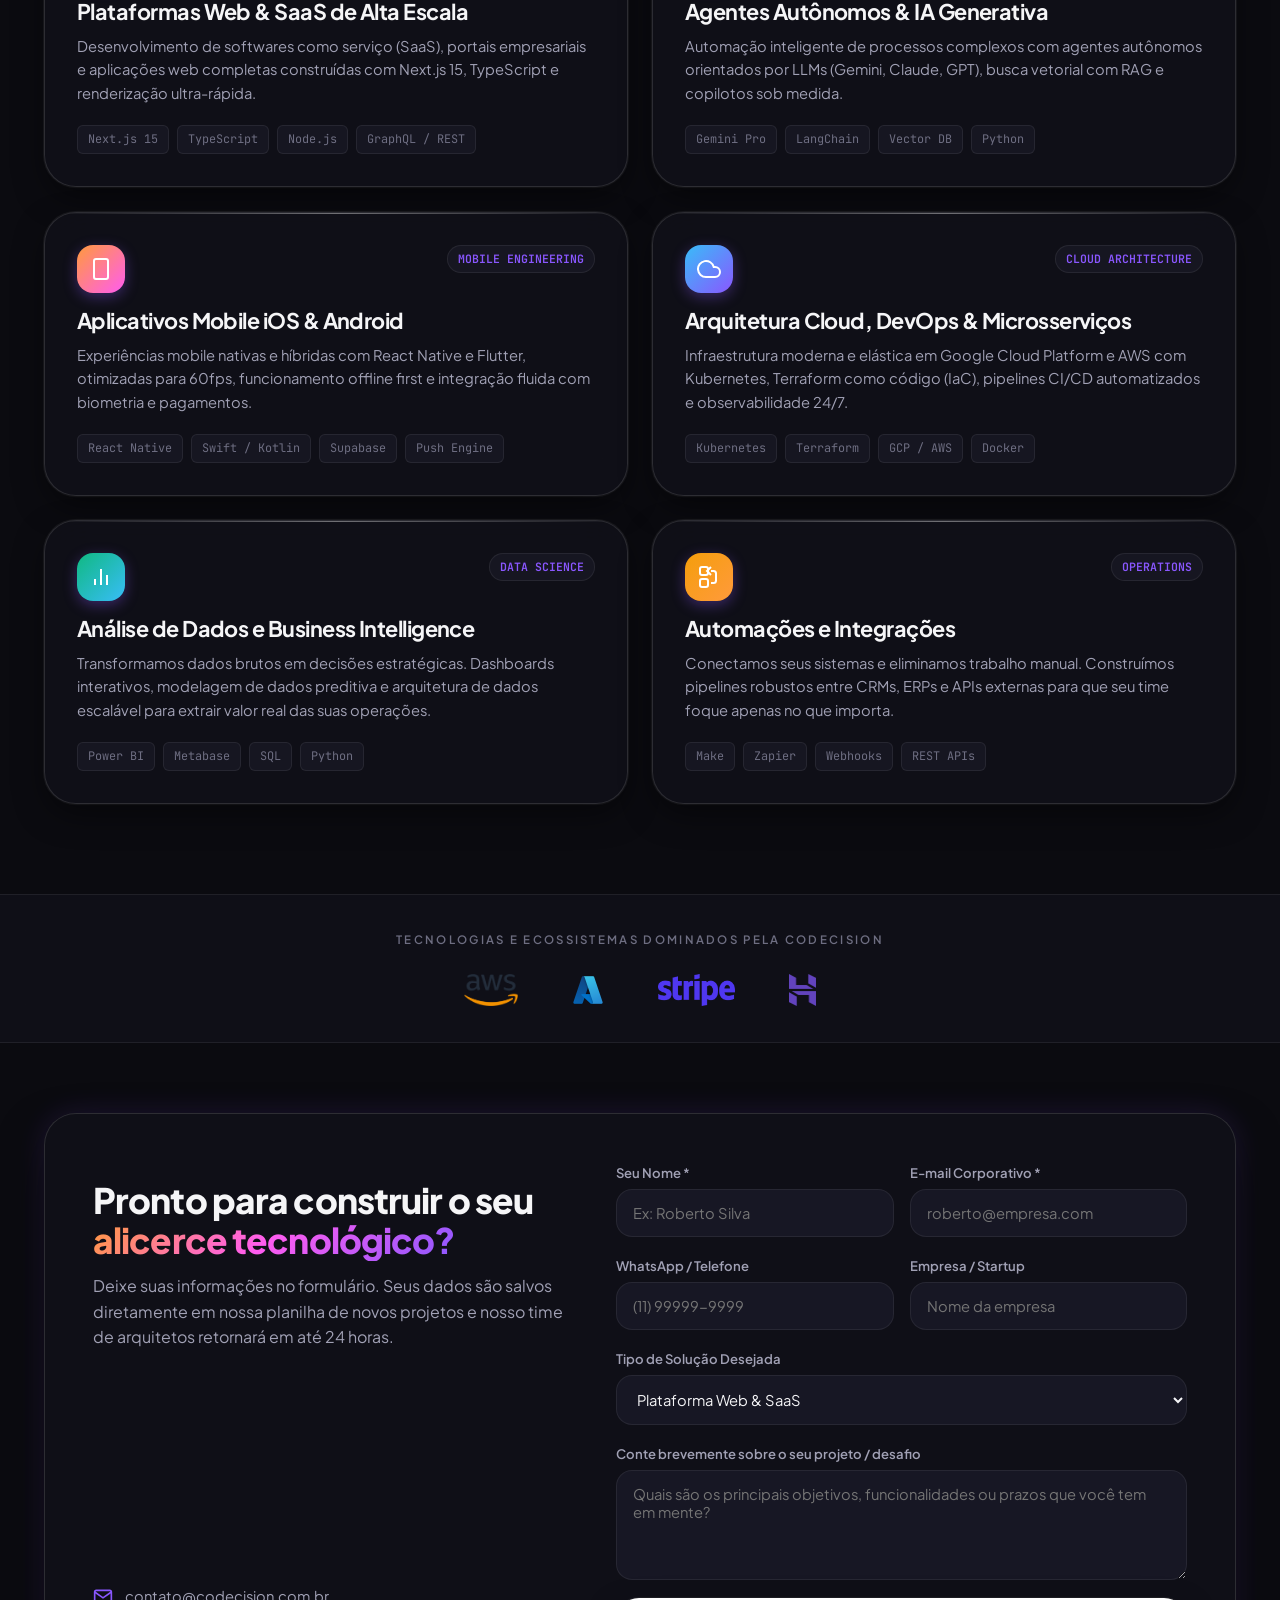
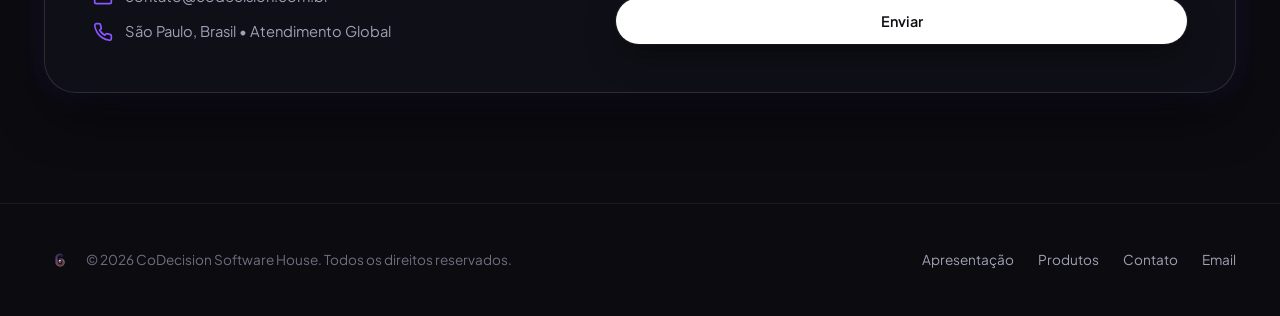
==== commit 0677861b: "feat: add Hostinger logo, make tech stack theme adaptive and place before contact form" ====
--- a/frontend/index.html
+++ b/frontend/index.html
@@ -189,54 +189,7 @@
     </div>
   </section>
 
-    <!-- Tech Stack & Ecosystem Bar (Print Reference Style) -->
-  <section class="tech-stack-section">
-    <div class="container">
-      <p class="tech-stack-title">TECNOLOGIAS E ECOSSISTEMAS DOMINADOS PELA CODECISION</p>
       
-      <div class="tech-stack-row reveal-on-scroll">
-        <div class="tech-item">
-          <svg viewBox="0 0 24 24" fill="currentColor"><path d="M12 1L24 22H0L12 1Z"/></svg>
-          <span>Vercel</span>
-        </div>
-
-        <div class="tech-item">
-          <svg viewBox="0 0 24 24" fill="currentColor"><circle cx="12" cy="12" r="9" stroke="currentColor" stroke-width="2" fill="none"/><line x1="8" y1="12" x2="16" y2="12" stroke="currentColor" stroke-width="2"/></svg>
-          <span>Linear</span>
-        </div>
-
-        <div class="tech-item">
-          <svg viewBox="0 0 24 24" fill="currentColor"><path d="M19.35 10.04C18.67 6.59 15.64 4 12 4 9.11 4 6.6 5.64 5.35 8.04 2.34 8.36 0 10.91 0 14c0 3.31 2.69 6 6 6h13c2.76 0 5-2.24 5-5 0-2.64-2.05-4.78-4.65-4.96z"/></svg>
-          <span>Google Cloud</span>
-        </div>
-
-        <div class="tech-item">
-          <svg viewBox="0 0 24 24" fill="currentColor"><path d="M8 2h4a4 4 0 0 1 4 4 4 4 0 0 1-4 4H8V2zm0 8h4a4 4 0 0 1 4 4 4 4 0 0 1-4 4 4 4 0 0 1-4-4v-4zm-4 4a4 4 0 0 1 4-4v4a4 4 0 0 1-4 4 4 4 0 0 1-4-4z"/></svg>
-          <span>Figma</span>
-        </div>
-
-        <div class="tech-item">
-          <svg viewBox="0 0 24 24" fill="currentColor"><path d="M13.976 9.15c-2.172-.806-3.356-1.426-3.356-2.409 0-.831.683-1.305 1.901-1.305 2.227 0 4.515.858 6.09 1.631l.89-5.494C18.252.957 15.616 0 12.637 0 6.64 0 2.637 3.12 2.637 8.082c0 6.94 9.576 5.808 9.576 8.81 0 .977-.858 1.487-2.198 1.487-2.67 0-5.748-1.282-7.552-2.316l-.947 5.666C3.356 22.846 6.577 24 10.024 24c6.305 0 10.608-2.923 10.608-8.106 0-7.398-9.656-6.09-9.656-8.744z"/></svg>
-          <span>Stripe</span>
-        </div>
-
-        <div class="tech-item">
-          <svg viewBox="0 0 24 24" fill="currentColor"><path d="M18.75 12.75c-1.31 0-2.4.88-2.73 2.07-.63-.22-1.34-.34-2.07-.34-1.8 0-3.37.74-4.5 1.93-1.13-1.19-2.7-1.93-4.5-1.93-.73 0-1.44.12-2.07.34C2.55 13.63 1.46 12.75.15 12.75 0 13.5.75 15 2 15c1.25 0 2.25-.75 2.75-1.75.5.25 1.25.5 2.25.5 1.75 0 3.25-1 4-2.25.75 1.25 2.25 2.25 4 2.25 1 0 1.75-.25 2.25-.5.5 1 1.5 1.75 2.75 1.75 1.25 0 2-.75 2-2.25h-3.25z"/></svg>
-          <span>AWS</span>
-        </div>
-
-        <div class="tech-item">
-          <svg viewBox="0 0 24 24" fill="currentColor"><path d="M13.05 2.4L3.6 15.6h5.4L13.05 2.4zM9.45 16.8L6.75 21.6h13.65l-7.35-12.75-3.6 7.95z"/></svg>
-          <span>Azure</span>
-        </div>
-
-        <div class="tech-item">
-          <svg viewBox="0 0 24 24" fill="currentColor"><path d="M22.28 9.87a5.985 5.985 0 0 0-.52-4.88 6.012 6.012 0 0 0-4.66-3.08 6.015 6.015 0 0 0-5.88 2.09A5.986 5.986 0 0 0 6.6 2.67 6.012 6.012 0 0 0 2.18 6.05a5.985 5.985 0 0 0-.8 4.85 6.014 6.014 0 0 0 1.22 5.4 5.986 5.986 0 0 0 .52 4.88 6.012 6.012 0 0 0 4.66 3.08 6.015 6.015 0 0 0 5.88-2.09 5.986 5.986 0 0 0 4.62 1.33 6.012 6.012 0 0 0 4.42-3.38 5.985 5.985 0 0 0 .8-4.85 6.014 6.014 0 0 0-1.22-5.4z"/></svg>
-          <span>OpenAI</span>
-        </div>
-      </div>
-    </div>
-  </section>
 
   <!-- Brand Pillars & Manifesto -->
   <section class="brand-manifesto-section">
@@ -287,36 +240,7 @@
     </div>
   </section>
 
-  <!-- Trust Bar -->
-  <section class="trust-section">
-    <div class="container">
-      <div class="trust-content reveal-on-scroll">
-        <span class="trust-label">Tecnologias e ecossistemas dominados pela CoDecision</span>
-        <div class="trust-logos">
-          <div class="trust-logo-item">
-            <svg viewBox="0 0 24 24"><path d="M12 2L2 19.7778H22L12 2Z"></path></svg>
-            <span>Vercel</span>
-          </div>
-          <div class="trust-logo-item">
-            <svg viewBox="0 0 24 24"><circle cx="12" cy="12" r="10" stroke="currentColor" stroke-width="2" fill="none"></circle><line x1="8" y1="12" x2="16" y2="12" stroke="currentColor" stroke-width="2"></line></svg>
-            <span>Linear</span>
-          </div>
-          <div class="trust-logo-item">
-            <svg viewBox="0 0 24 24"><circle cx="12" cy="12" r="10" stroke="currentColor" stroke-width="2" fill="none"></circle><path d="M12 2a15.3 15.3 0 0 1 4 10 15.3 15.3 0 0 1-4 10 15.3 15.3 0 0 1-4-10 15.3 15.3 0 0 1 4-10z"></path></svg>
-            <span>Google Cloud</span>
-          </div>
-          <div class="trust-logo-item">
-            <svg viewBox="0 0 24 24"><circle cx="7" cy="7" r="3"></circle><circle cx="17" cy="7" r="3"></circle><circle cx="7" cy="17" r="3"></circle><circle cx="17" cy="17" r="3"></circle></svg>
-            <span>Figma</span>
-          </div>
-          <div class="trust-logo-item">
-            <svg viewBox="0 0 24 24"><rect x="2" y="5" width="20" height="14" rx="2" stroke="currentColor" stroke-width="2" fill="none"></rect><line x1="2" y1="10" x2="22" y2="10" stroke="currentColor" stroke-width="2"></line></svg>
-            <span>Stripe</span>
-          </div>
-        </div>
-      </div>
-    </div>
-  </section>
+  
 
   <!-- =========================================================================
        2. PRODUTOS & SOLUÇÕES DIGITAIS
@@ -471,6 +395,35 @@
     </div>
   </section>
 
+
+      <!-- Tech Stack & Ecosystem Bar (Logos Only) -->
+  <section class="tech-stack-section">
+    <div class="container">
+      <p class="tech-stack-title">TECNOLOGIAS E ECOSSISTEMAS DOMINADOS PELA CODECISION</p>
+      
+      <div class="tech-stack-row reveal-on-scroll">
+        <!-- AWS -->
+        <div class="tech-item">
+          <img src="src/assets/tech/aws.png" alt="AWS">
+        </div>
+
+        <!-- Azure -->
+        <div class="tech-item">
+          <img src="src/assets/tech/azure.png" alt="Azure">
+        </div>
+
+        <!-- Stripe -->
+        <div class="tech-item">
+          <img src="src/assets/tech/stripe.png" alt="Stripe">
+        </div>
+
+        <!-- Hostinger -->
+        <div class="tech-item">
+          <img src="src/assets/tech/hostinger.png" alt="Hostinger">
+        </div>
+      </div>
+    </div>
+  </section>
 
   <!-- =========================================================================
        4. FORMULÁRIO DE CONTATO (Conectado ao Google Sheets)
--- a/frontend/src/css/components.css
+++ b/frontend/src/css/components.css
@@ -1392,3 +1392,91 @@
     font-size: 0.82rem;
   }
 }
+
+
+
+
+
+
+/* Minimalist Tech Stack Bar (Theme Adaptive) */
+.tech-stack-section {
+  padding: 36px 0;
+  background: var(--surface-card);
+  border-top: 1px solid var(--border-subtle);
+  border-bottom: 1px solid var(--border-subtle);
+  backdrop-filter: var(--glass-blur);
+  -webkit-backdrop-filter: var(--glass-blur);
+  text-align: center;
+}
+
+.tech-stack-title {
+  font-size: 0.72rem;
+  font-weight: 600;
+  letter-spacing: 0.2em;
+  text-transform: uppercase;
+  color: var(--text-muted);
+  margin-bottom: 24px;
+}
+
+.tech-stack-row {
+  display: flex;
+  align-items: center;
+  justify-content: center;
+  gap: 54px;
+  flex-wrap: wrap;
+}
+
+.tech-item {
+  display: inline-flex;
+  align-items: center;
+  justify-content: center;
+  transition: transform var(--transition-fast);
+  cursor: default;
+  user-select: none;
+}
+
+.tech-item:hover {
+  transform: translateY(-2px);
+}
+
+.tech-item img {
+  height: 32px;
+  width: auto;
+  max-width: 130px;
+  object-fit: contain;
+  filter: brightness(0.95);
+  transition: filter var(--transition-fast), transform var(--transition-fast);
+}
+
+.tech-item:hover img {
+  filter: brightness(1.15);
+  transform: scale(1.06);
+}
+
+/* Light mode theme refinements */
+[data-theme="light"] .tech-stack-section {
+  background: rgba(255, 255, 255, 0.6);
+  border-top: 1px solid rgba(0, 0, 0, 0.08);
+  border-bottom: 1px solid rgba(0, 0, 0, 0.08);
+}
+
+[data-theme="light"] .tech-stack-title {
+  color: var(--text-secondary);
+}
+
+[data-theme="light"] .tech-item img {
+  filter: brightness(0.85) contrast(1.1);
+}
+
+[data-theme="light"] .tech-item:hover img {
+  filter: brightness(1);
+}
+
+@media (max-width: 768px) {
+  .tech-stack-row {
+    gap: 32px;
+  }
+  .tech-item img {
+    height: 26px;
+  }
+}
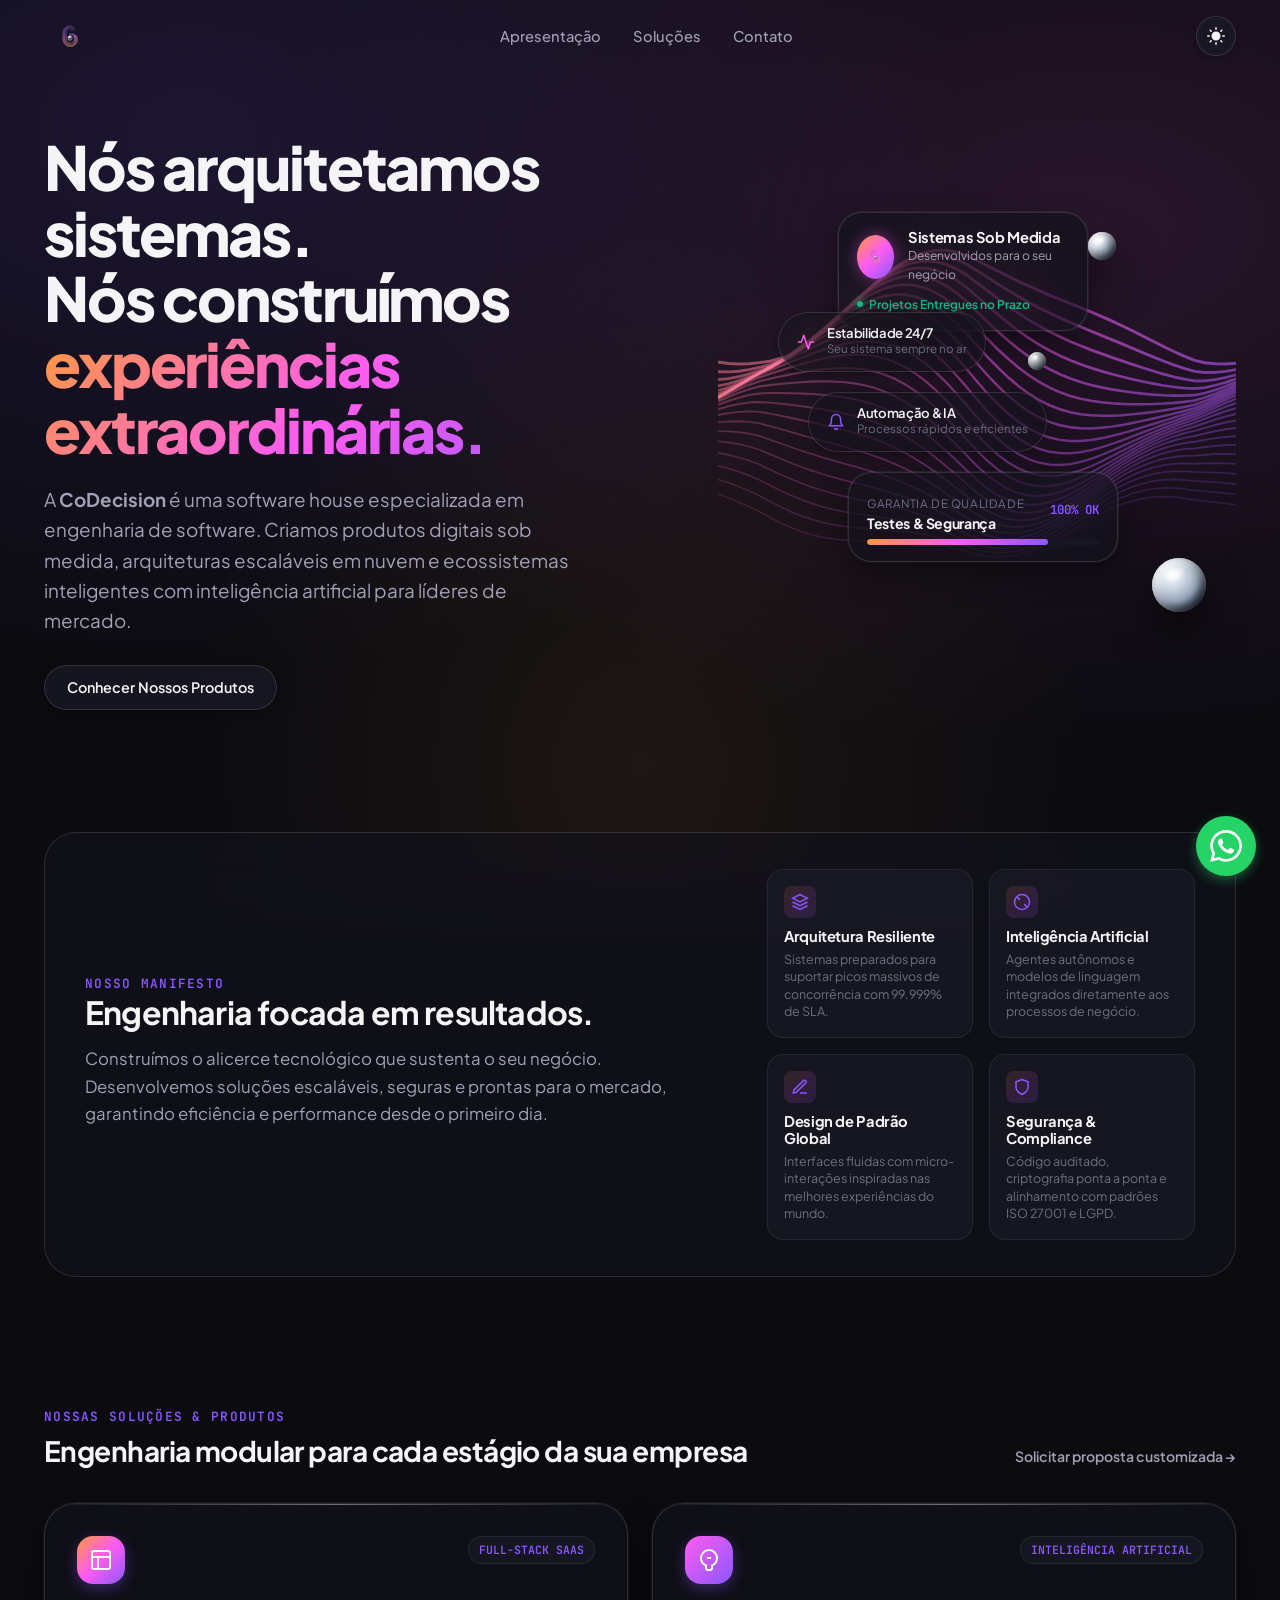
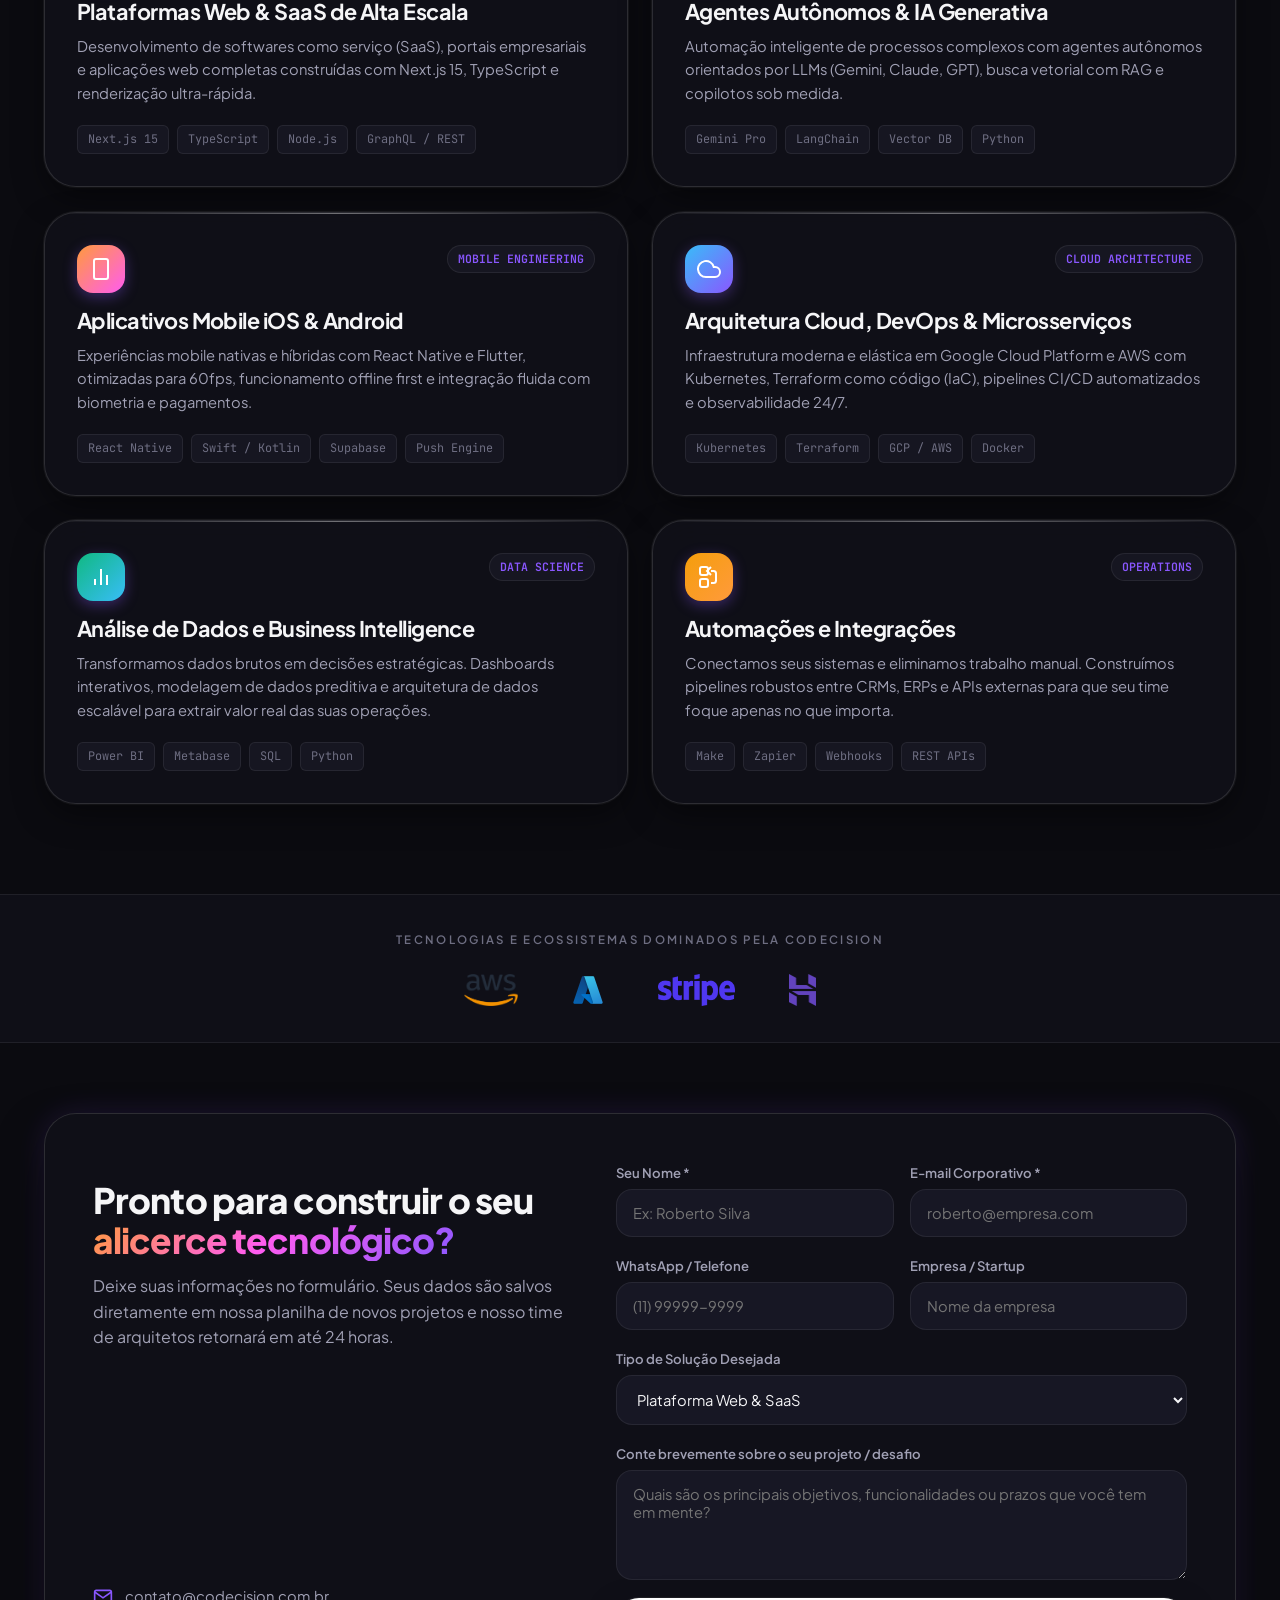
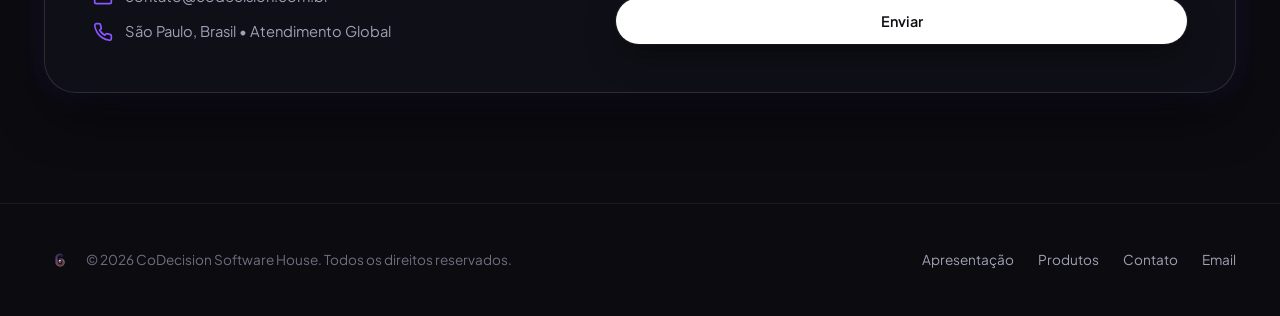
==== commit 92e7c004: "fix: force CSS cache refresh v1.3 and fix tech stack visibility on GitHub" ====
--- a/frontend/index.html
+++ b/frontend/index.html
@@ -17,10 +17,10 @@
   <link rel="apple-touch-icon" href="src/assets/logo/logo-custom-2.png">
 
   <!-- CSS Styles -->
-  <link rel="stylesheet" href="src/css/variables.css?v=1.1">
-  <link rel="stylesheet" href="src/css/base.css?v=1.1">
-  <link rel="stylesheet" href="src/css/components.css?v=1.1">
-  <link rel="stylesheet" href="src/css/animations.css?v=1.1">
+  <link rel="stylesheet" href="src/css/variables.css?v=1.3">
+  <link rel="stylesheet" href="src/css/base.css?v=1.3">
+  <link rel="stylesheet" href="src/css/components.css?v=1.3">
+  <link rel="stylesheet" href="src/css/animations.css?v=1.3">
 </head>
 <body>
 
@@ -401,7 +401,7 @@
     <div class="container">
       <p class="tech-stack-title">TECNOLOGIAS E ECOSSISTEMAS DOMINADOS PELA CODECISION</p>
       
-      <div class="tech-stack-row reveal-on-scroll">
+      <div class="tech-stack-row">
         <!-- AWS -->
         <div class="tech-item">
           <img src="src/assets/tech/aws.png" alt="AWS">
--- a/frontend/src/css/components.css
+++ b/frontend/src/css/components.css
@@ -1398,7 +1398,9 @@
 
 
 
-/* Minimalist Tech Stack Bar (Theme Adaptive) */
+
+
+/* Minimalist Tech Stack Bar (Theme Adaptive & Cache Safe) */
 .tech-stack-section {
   padding: 36px 0;
   background: var(--surface-card);
@@ -1407,6 +1409,9 @@
   backdrop-filter: var(--glass-blur);
   -webkit-backdrop-filter: var(--glass-blur);
   text-align: center;
+  position: relative;
+  z-index: 5;
+  clear: both;
 }
 
 .tech-stack-title {
@@ -1424,6 +1429,8 @@
   justify-content: center;
   gap: 54px;
   flex-wrap: wrap;
+  opacity: 1 !important;
+  transform: none !important;
 }
 
 .tech-item {
@@ -1455,7 +1462,7 @@
 
 /* Light mode theme refinements */
 [data-theme="light"] .tech-stack-section {
-  background: rgba(255, 255, 255, 0.6);
+  background: rgba(255, 255, 255, 0.75);
   border-top: 1px solid rgba(0, 0, 0, 0.08);
   border-bottom: 1px solid rgba(0, 0, 0, 0.08);
 }
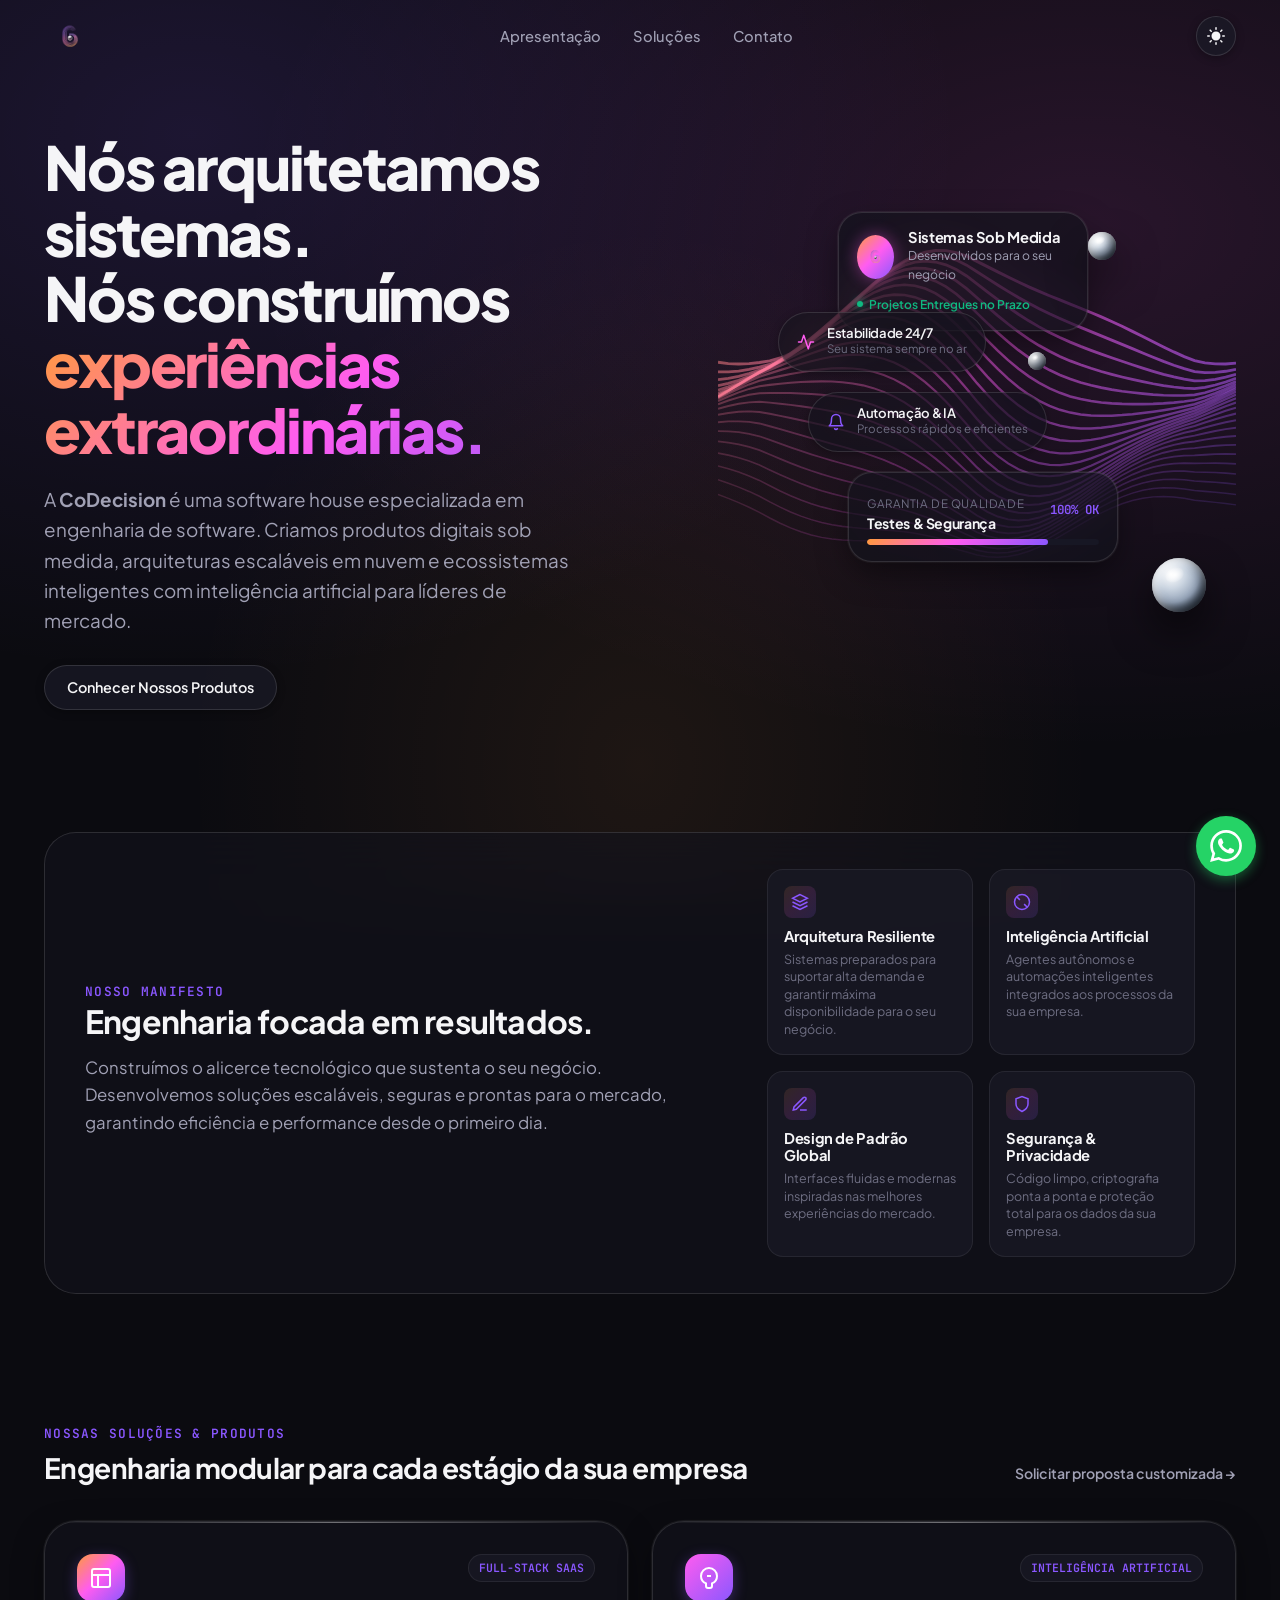
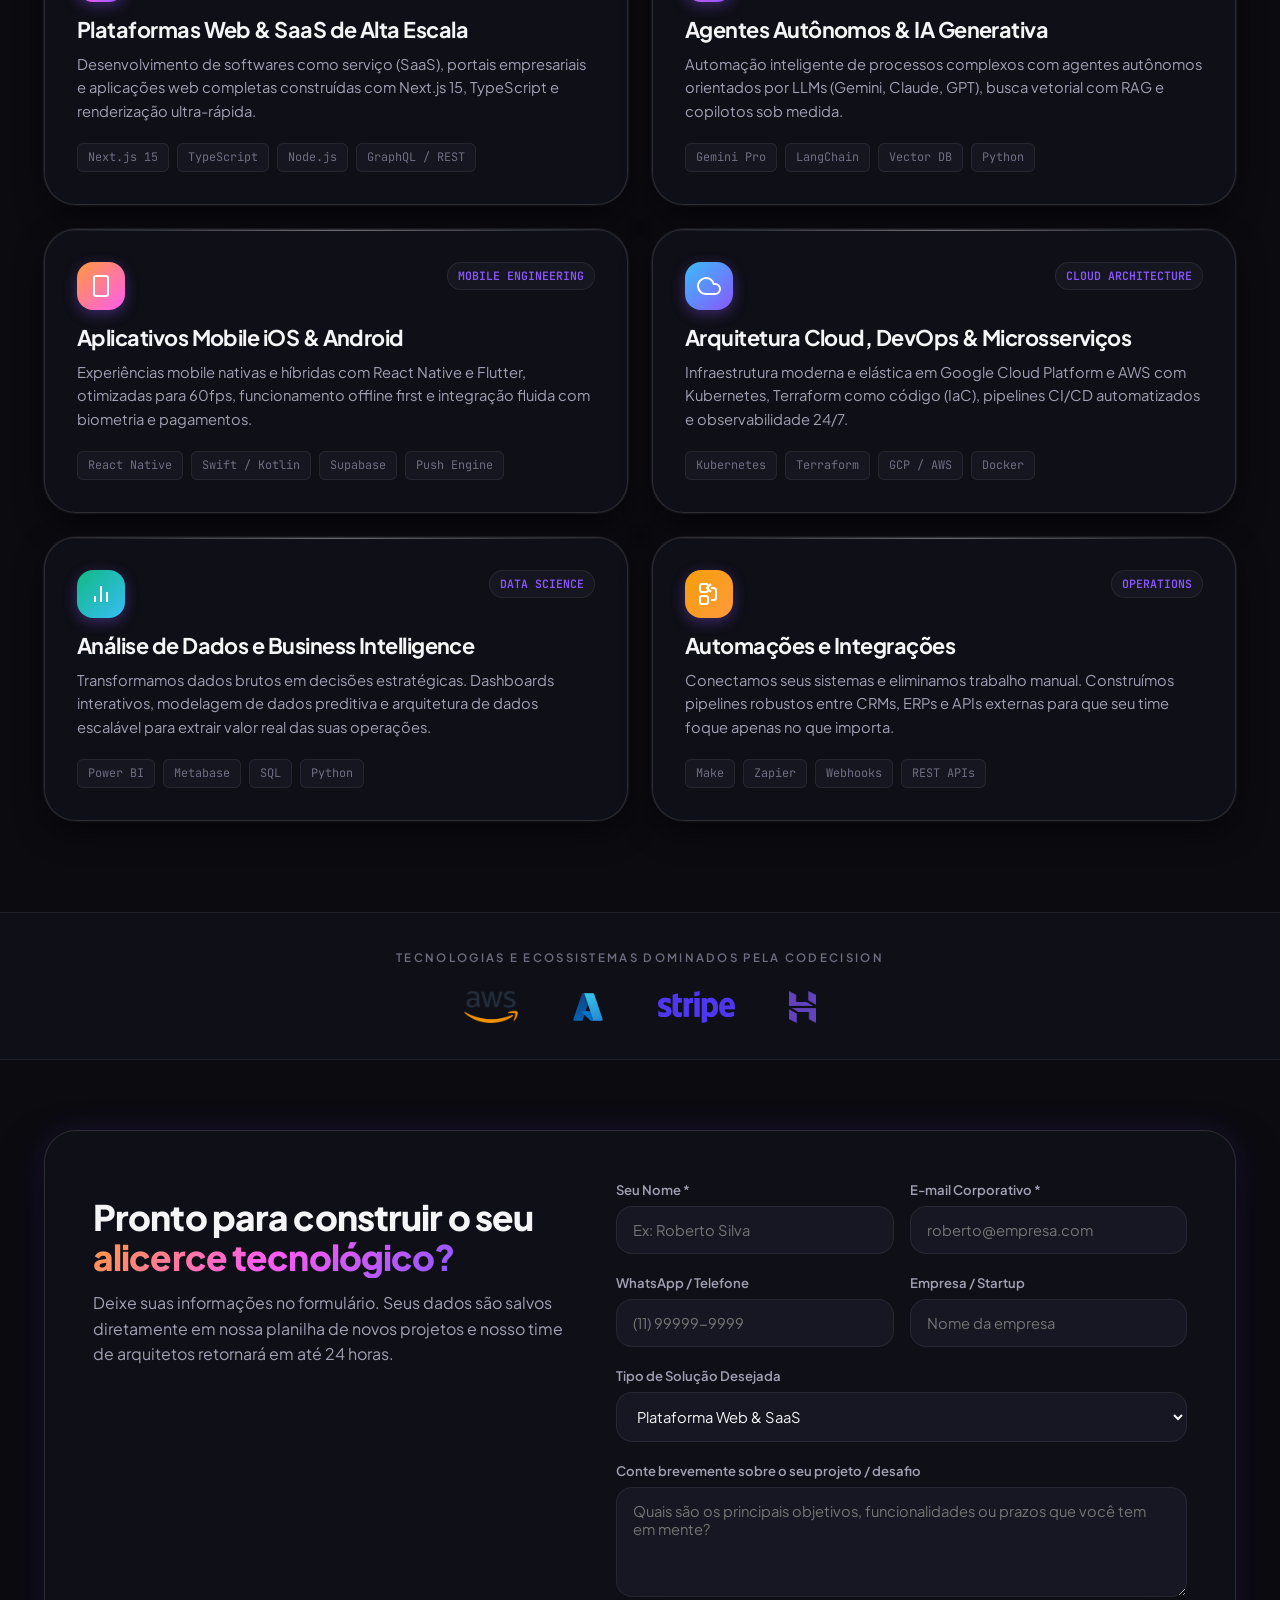
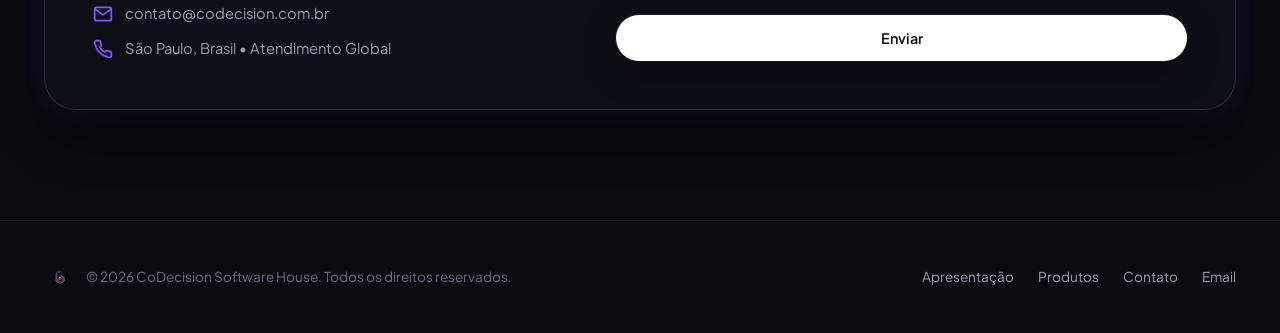
==== commit 4b86b842: "docs: adjust manifesto text to remove SLAs and certifications" ====
--- a/frontend/index.html
+++ b/frontend/index.html
@@ -209,7 +209,7 @@
               <svg width="18" height="18" viewBox="0 0 24 24" fill="none" stroke="currentColor" stroke-width="2"><path d="M12 2L2 7l10 5 10-5-10-5zM2 17l10 5 10-5M2 12l10 5 10-5"/></svg>
             </div>
             <h5>Arquitetura Resiliente</h5>
-            <p>Sistemas preparados para suportar picos massivos de concorrência com 99.999% de SLA.</p>
+            <p>Sistemas preparados para suportar alta demanda e garantir máxima disponibilidade para o seu negócio.</p>
           </div>
 
           <div class="pillar-item">
@@ -217,7 +217,7 @@
               <svg width="18" height="18" viewBox="0 0 24 24" fill="none" stroke="currentColor" stroke-width="2"><circle cx="12" cy="12" r="10"/><path d="m4.93 4.93 4.24 4.24M14.83 14.83l4.24 4.24"/></svg>
             </div>
             <h5>Inteligência Artificial</h5>
-            <p>Agentes autônomos e modelos de linguagem integrados diretamente aos processos de negócio.</p>
+            <p>Agentes autônomos e automações inteligentes integrados aos processos da sua empresa.</p>
           </div>
 
           <div class="pillar-item">
@@ -225,15 +225,15 @@
               <svg width="18" height="18" viewBox="0 0 24 24" fill="none" stroke="currentColor" stroke-width="2"><path d="M12 20h9M16.5 3.5a2.121 2.121 0 0 1 3 3L7 19l-4 1 1-4L16.5 3.5z"/></svg>
             </div>
             <h5>Design de Padrão Global</h5>
-            <p>Interfaces fluidas com micro-interações inspiradas nas melhores experiências do mundo.</p>
+            <p>Interfaces fluidas e modernas inspiradas nas melhores experiências do mercado.</p>
           </div>
 
           <div class="pillar-item">
             <div class="pillar-icon">
               <svg width="18" height="18" viewBox="0 0 24 24" fill="none" stroke="currentColor" stroke-width="2"><path d="M12 22s8-4 8-10V5l-8-3-8 3v7c0 6 8 10 8 10z"/></svg>
             </div>
-            <h5>Segurança & Compliance</h5>
-            <p>Código auditado, criptografia ponta a ponta e alinhamento com padrões ISO 27001 e LGPD.</p>
+            <h5>Segurança & Privacidade</h5>
+            <p>Código limpo, criptografia ponta a ponta e proteção total para os dados da sua empresa.</p>
           </div>
         </div>
       </div>
